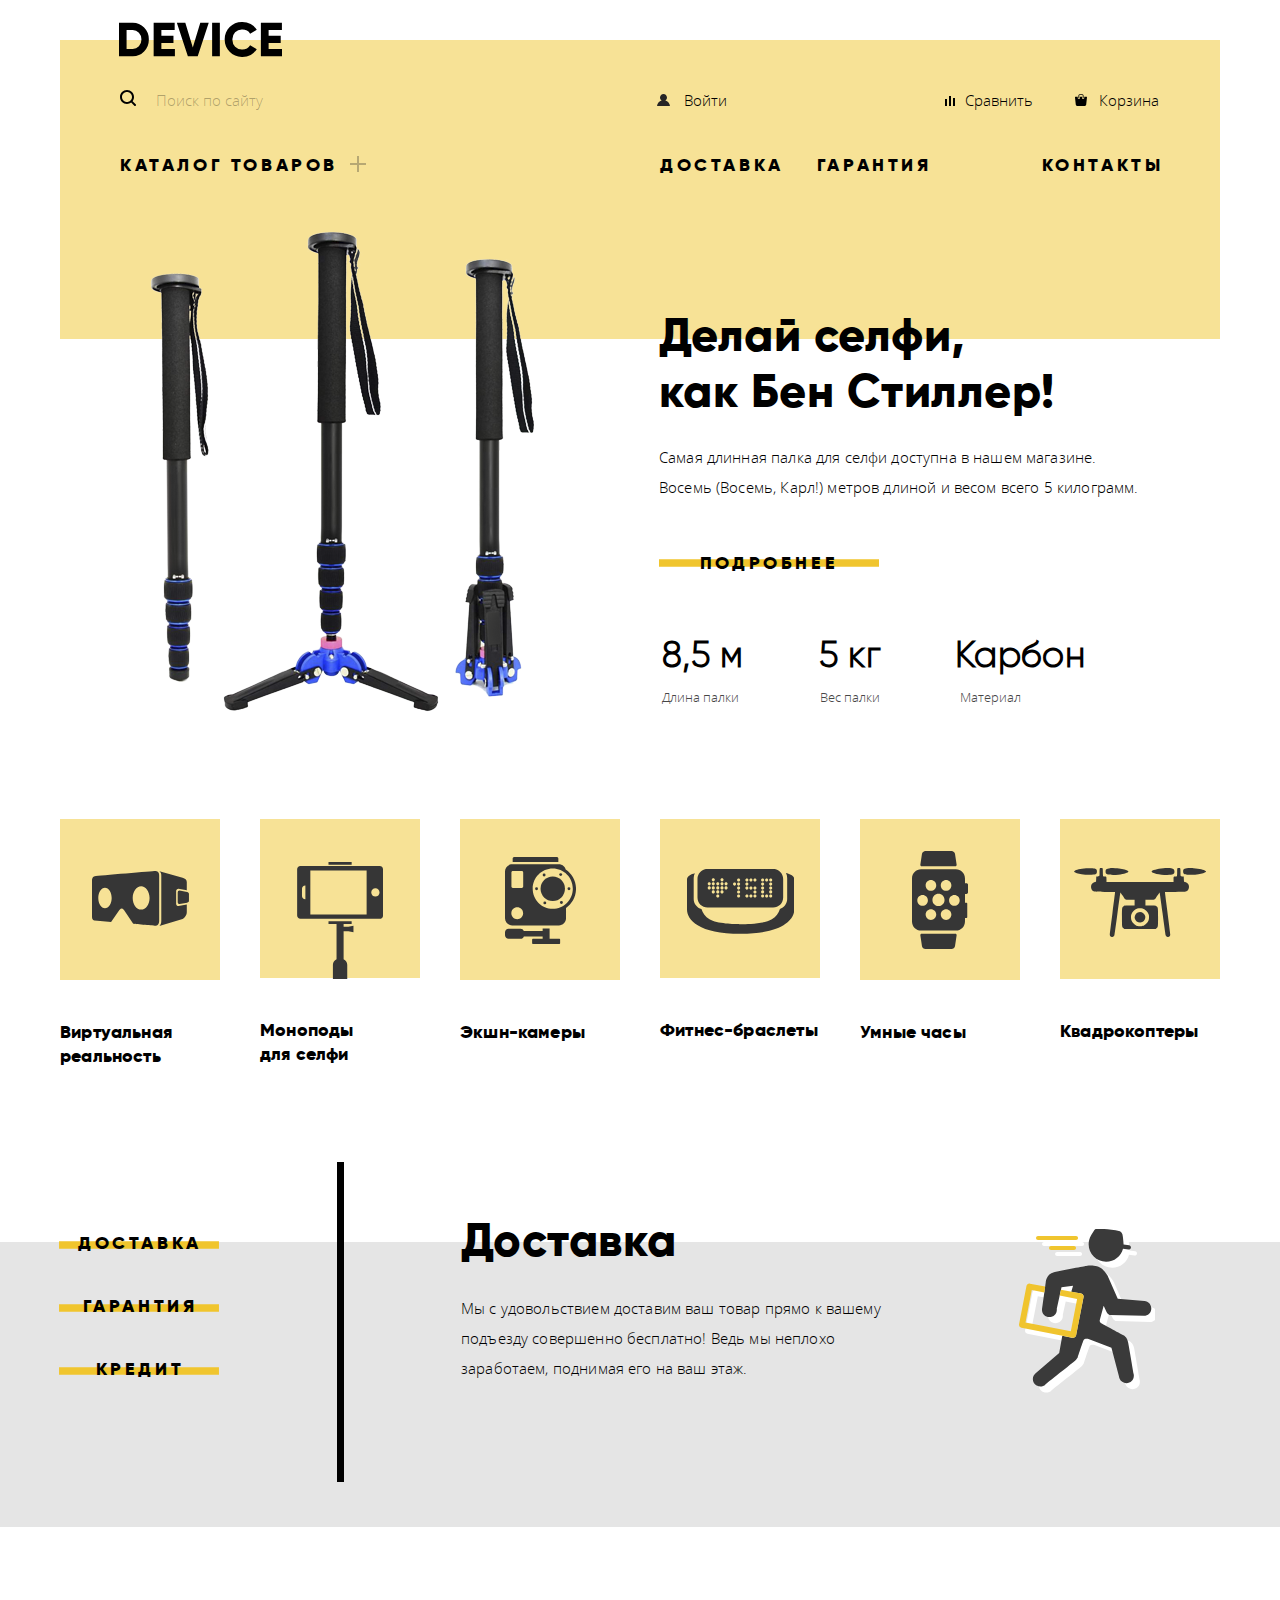
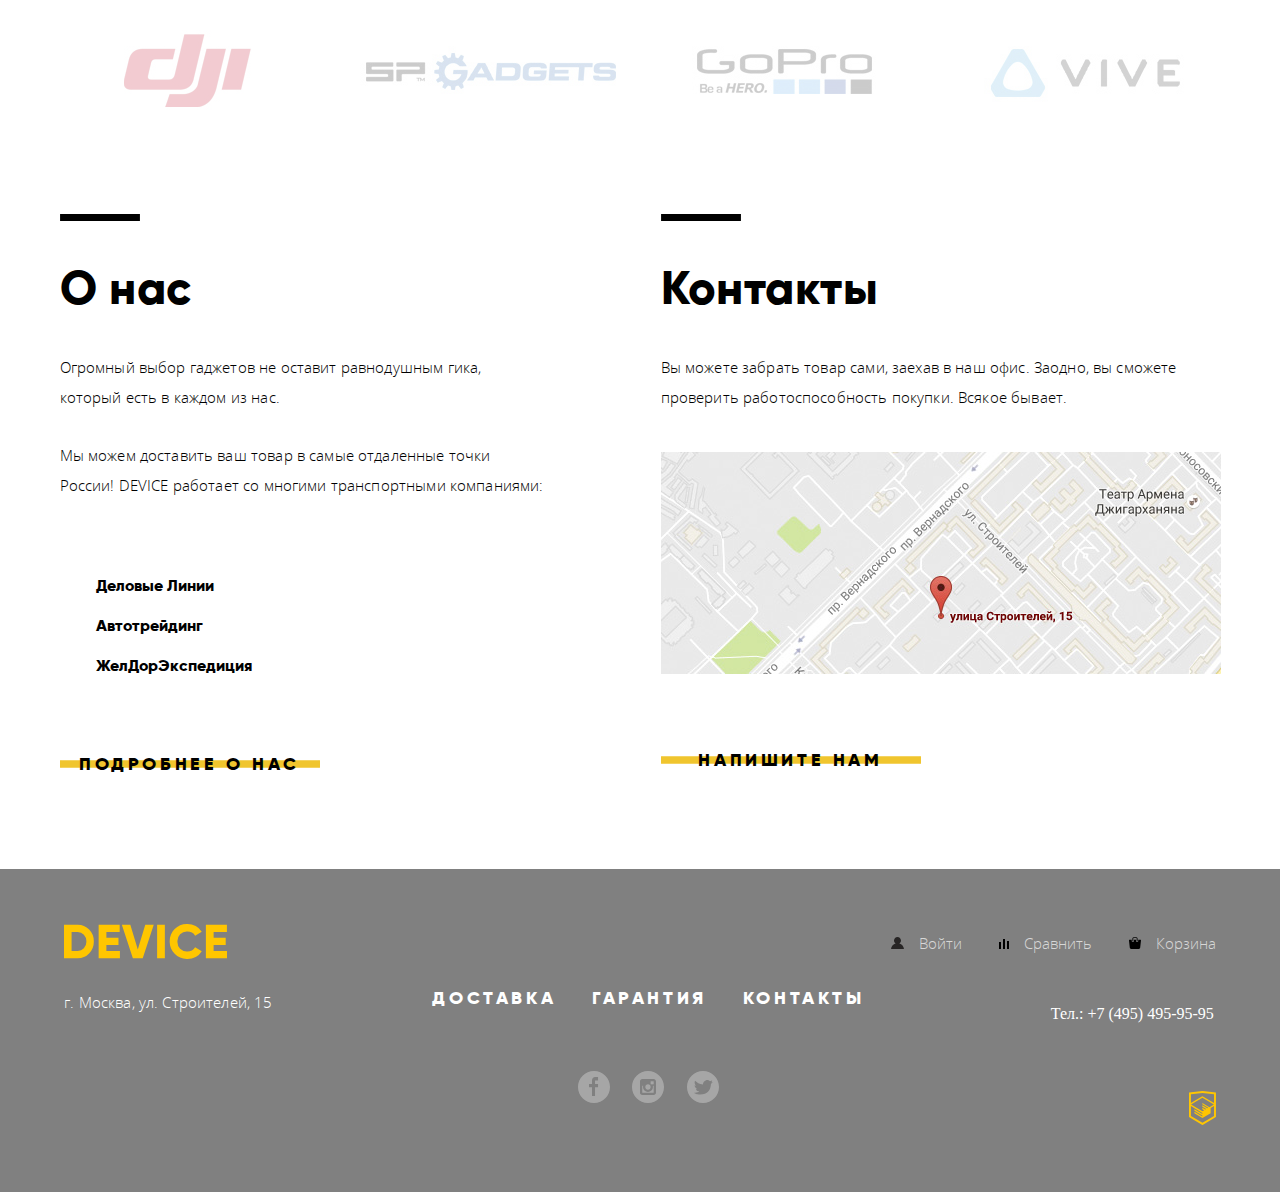
==== index.html @ 50d8b2cc "03.03.20" ====
<!DOCTYPE html>
<html lang="ru">
  <head>
    <meta charset="utf-8">
    <title>HTML Academy: Девайс</title>
    <link rel="stylesheet" href="css/normalize.css">
    <link rel="stylesheet" href="css/style.css">

  </head>
  <body>
<header>

  <div class="navigation">
    <div class="main_logo">
      <a href="index.html">
    <svg xmlns="http://www.w3.org/2000/svg" width="163" height="35" viewBox="0 0 163 35" fill="black">
        <defs>
            <style>
                .cls-1{fill-rule:evenodd}
            </style>
        </defs>
        <path id="_-e-logo" d="M-.151.702v33.6h13.532a15.72 15.72 0 0 0 11.72-4.824 16.458 16.458 0 0 0 4.712-11.976 16.458 16.458 0 0 0-4.712-11.976A15.723 15.723 0 0 0 13.381.702H-.151zM7.582 26.91V8.091h5.8a8.646 8.646 0 0 1 6.5 2.568 9.407 9.407 0 0 1 2.489 6.84 9.406 9.406 0 0 1-2.489 6.84 8.642 8.642 0 0 1-6.5 2.568h-5.8zm34.8-5.952h12.082v-7.3H42.378V8.091h13.291V.702H34.645v33.6H55.91V26.91H42.378v-5.952zm36.343 13.344L89.744.702h-8.458l-7.491 24.72L66.304.702h-8.457l11.019 33.6h9.859zm14.4 0h7.733V.702h-7.733v33.6zm38.615-1.416a15.506 15.506 0 0 0 6.041-5.688l-6.67-3.84a7.482 7.482 0 0 1-3.165 3.024 9.87 9.87 0 0 1-4.664 1.1 9.595 9.595 0 0 1-7.177-2.736 9.909 9.909 0 0 1-2.682-7.248 9.909 9.909 0 0 1 2.682-7.248 9.595 9.595 0 0 1 7.177-2.736 9.897 9.897 0 0 1 4.639 1.08 7.592 7.592 0 0 1 3.19 3.048l6.67-3.84a15.873 15.873 0 0 0-6.09-5.688 17.42 17.42 0 0 0-8.409-2.088c-9.779-.272-17.797 7.691-17.591 17.472-.208 9.781 7.809 17.747 17.588 17.476a17.52 17.52 0 0 0 8.458-2.088zm17.881-11.928h12.082v-7.3h-12.085V8.091h13.29V.702h-21.023v33.6h21.265V26.91h-13.532v-5.952z" class="cls-1" data-name="-e-logo"/>
    </svg></a>
    </div>
  <nav>
    <ul class="user_menu">
      <li class="nav_butt1"><img src="img/search.svg" alt="Лупа для поиска" class="search_ic"><a href="" class="button button_search">Поиск по сайту</a></li>
      <li class="nav_butt2"><img src="img/user.svg" alt="иконка войти" class="in_ic"><a href="" class="button">Войти</a></li>
      <li class="nav_butt3"><img src="img/compare.svg" alt="иконка сравнить" class="compare_ic"><a href="" class="button">Сравнить</a></li>
      <li class="nav_butt4"><img src="img/cart.svg" alt="иконка корзины" class="cart_ic"><a href="" class="button">Корзина</a></li>
    </ul>

    <ul class="main_menu">
      <li class="main_butt1"><a href="catalog-item.html" class="button_main nav_butt">Каталог товаров</a></li>
      <li class="button_plus"><a href=""><img src="img/plus.svg" alt="+"></a></li>
      <li class="main_butt2"><a href="" class="button_main">Доставка</a></li>
      <li class="main_butt3"><a href="" class="button_main">Гарантия</a></li>
      <li class="main_butt5"><a href="" class="button_main">Контакты</a></li>

    </ul>
  </div>
  <div>
    <ul class="visually-hidden nav_menu">
        <li><a href="#">Виртуальная реальность</a></li>
        <li><a href="catalog-item.html">Моноподы для селфи</a></li>
        <li><a href="#">Экшн-камеры</a></li>
        <li><a href="#">Фитнеc-браслеты</a></li>
        <li><a href="#">Умные часы</a></li>
        <li><a href="#">Квадрокоптеры</a></li>
  </div>
    </ul>
  </nav>

</header>
<main>
<div class="cards_items">
<div class="main_item">
  <img src="img/slider-1.png" alt="" class="img_item">
  <div class="main_info">
  <h2 class="page_title">Делай селфи,<br>как Бен Стиллер!</h2>
  <p class="description">Самая длинная палка для селфи доступна в нашем магазине.<br>
Восемь (Восемь, Карл!) метров длиной и весом всего 5 килограмм.
  </p>
  <a href="#" class="button_site button_site_main">Подробнее</a>
  <table>
    <tr class="table_content">
      <th>8,5 м</th>
      <th>5 кг</th>
      <th>Карбон</th>
    </tr>
      <tr class="property">
        <td>Длина палки</td>
        <td>Вес палки</td>
        <td>Материал</td>
      </tr>
  </table>
</div>
<h2 class="visually-hidden">Переключение товара</h2>
</div>

<div class="main_item  visually-hidden">
  <img src="img/slider-2.png" alt="" class="img_item">
  <div class="main_info">
  <h2 class="page_title">Худеем<br>правильно!</h2>
  <p class="description">Мотивирующие фитнес-браслеты помогут найти в себе силы<br>
не пропускать занятия и соблюдать диету.
  </p>
  <a href="#" class="button_site button_site_main">Подробнее</a>
  <table>
    <tr class="table_content">
      <th>48 часов</th>
        </tr>
      <tr class="property">
        <td>Без подзарядки</td>
        </tr>
  </table>
</div>
<h2 class="visually-hidden">Переключение товара</h2>
</div>

<div class="main_item visually-hidden">
  <div class="img_item3">
  <img src="img/slider-3.png" alt="" >
</div>
  <div class="main_info3">
  <h2 class="page_title">Порхает как бабочка,<br>жалит как пчела!</h2>
  <p class="description">Этот обычный, на первый взгляд, квадрокоптер оснащен<br>
мощным лазером, замаскированным под стандартную камеру.
  </p>
  <a href="#" class="button_site button_site_main">Подробнее</a>
  <table>
    <tr class="table_content">
      <th>800 м</th>
      <th>50 м</th>
    </tr>
      <tr class="property">
        <td>Дальность полета</td>
        <td>Радиус поражения</td>
      </tr>
  </table>

</div>
<h2 class="visually-hidden">Переключение товара</h2>
</div>

<div class="filter">
<form  method="get"
action="https://echo.htmlacademy.ru">
<fieldset class="slider_butt">
  <legend class="visually-hidden">Карточки товаров</legend>
    <ul class="list_item">
      <li class="item-option"><input type="radio" name="items" value="1" checked></li>
      <li class="item-option"><input type="radio" name="items" value="2" ></li>
      <li class="item-option"><input type="radio" name="items" value="3" ></li>
    </ul>
</fieldset>
</form>
</div>
</div>


<div class="items items_table">
  <ul class="cards_list">
    <li class="cards_box"><a href="" class="link">Виртуальная реальность</a></li>
    <li class="cards_box"><a href="" class="link1">Моноподы<br>для селфи</a></li>
    <li class="cards_box"><a href="" class="link2">Экшн-камеры</a></li>
    <li class="cards_box"><a href="" class="link3">Фитнес-браслеты</a></li>
    <li class="cards_box"><a href="" class="link4">Умные часы</a></li>
    <li class="cards_box"><a href="" class="link5">Квадрокоптеры</a></li>
  </ul>
</div>

<div class="service_main">
<div class="background_serv"></div>
<div class="slider_services">
<ul class="services">
    <li><button type="button" class="button_main button_services">Доставка</button></li>
    <li><button type="button" class="button_main button_services">Гарантия</button></li>
    <li><button type="button" class="button_main button_services">Кредит</button></li>
  </ul>
</div>

<div class="services1 services_del ">
  <div class="delivery_inf">
  <h2 class="info_deli info">Доставка</h2>
  <p class="info_deli1 description">Мы с удовольствием доставим ваш товар прямо к вашему подъезду совершенно бесплатно!
     Ведь мы неплохо заработаем, поднимая его на ваш этаж.</p>
  </div>

</div>

<div class="services1 services_af visually-hidden">
  <div class="delivery_inf">
  <h2 class="info_deli info">Гарантия</h2>
  <p class="info_deli1 description">Если из-за возгорания купленного у нас товара у вас сгорит дом — не переживайте, мы выдадим вам новый.
Товар, не дом, конечно же.</p>
  </div>
</div>

<div class="services1 services_cred visually-hidden">
  <div class="delivery_inf">
  <h2 class="info_deli info">Кредит</h2>
  <p class="info_deli1 description">Залезть в долговую яму стало проще! Кредитные консультанты подберут для вас наиболее выгодные
условия кредита. Выгодные для нашего банка, разумеется.</p>
  </div>

</div>
</div>

<div class="partner_table">
<ul class="parter__logo">
  <li><a href="" class="partner_logo_item"><img src="img/logo-1.jpg" alt="" ></a></li>
  <li><a href="" class="partner_logo_item"><img src="img/logo-3.jpg" alt="" ></a></li>
  <li><a href="" class="partner_logo_item"><img src="img/logo-2.jpg" alt="" ></a></li>
  <li><a href="" class="partner_logo_item"><img src="img/logo-4.jpg" alt="" ></a></li>
</ul>

</div>

<div class="info_us">
  <div class="about_us">
    <h2 class="info black_line">О нас</h2>
    <p class="description"> Огромный выбор гаджетов не оставит равнодушным гика, который есть в каждом из нас. </p>
    <p class="description1 description "> Мы можем доставить ваш товар в самые отдаленные точки России! DEVICE работает со многими транспортными компаниями:</p>
    <ul class="delivery">
      <li>Деловые Линии</li>
      <li>Автотрейдинг</li>
      <li>ЖелДорЭкспедиция</li>
    </ul>
    <a href="#" class="button_site button_footer">Подробнее о нас</a>
  </div>
  <div class="contacts">
    <h2 class="info black_line">Контакты</h2>
    <p class="description2 description">Вы можете забрать товар сами, заехав в наш офис. Заодно, вы сможете<br> проверить работоспособность покупки. Всякое бывает.</p>
      <span><img src="img/map.jpg"  alt="Карта"></span>
      <a href="#" class="write_butt button_site button_footer">Напишите нам</a>
      <span ><img src="img/map-big.jpg"  alt="Большая карта" class="visually-hidden"></span>
    <div class="visually-hidden">
          <div class="write_us ">
            <h3 class="visually-hidden">Напишите нам</h3>
            <form action="https://echo.htmlacademy.ru" method="post">
              <button type="button" name="close"><img src="img/modal-close.svg" alt="close_write_us"></button>
              <p><label class="items">Ваше имя:<input type="text" name="fullName" placeholder="Имя Фамилия" class="input_form"></label></p>
              <p><label class="items">Ваш e-mail:<input type="email" name="email" placeholder="email@example.com" class="input_form"></label></p>
              <p><label class="items">Текст письма:<input type="text" name="text_letter" placeholder="В свободной форме" class="input_form"></label></p>
              <button type="submit" class="button_main">Отправить</button>
              </form>
          </div>
          </div>
  </div>
</div>
</main>
<footer class="footer">
  <div class=footer_menu>
  <div class="foot_log">
    <a href="#" class="foot_logo_main">
    <!--<img src="img/logo.png" width="163" height="35" alt="Девайс" class="device" > -->
    <svg xmlns="http://www.w3.org/2000/svg" width="163" height="35" viewBox="0 0 163 35" fill="#ffc600">
        <defs>
            <style>
                .cls-1{fill-rule:evenodd}
            </style>
        </defs>
        <path id="_-e-logo" d="M-.151.702v33.6h13.532a15.72 15.72 0 0 0 11.72-4.824 16.458 16.458 0 0 0 4.712-11.976 16.458 16.458 0 0 0-4.712-11.976A15.723 15.723 0 0 0 13.381.702H-.151zM7.582 26.91V8.091h5.8a8.646 8.646 0 0 1 6.5 2.568 9.407 9.407 0 0 1 2.489 6.84 9.406 9.406 0 0 1-2.489 6.84 8.642 8.642 0 0 1-6.5 2.568h-5.8zm34.8-5.952h12.082v-7.3H42.378V8.091h13.291V.702H34.645v33.6H55.91V26.91H42.378v-5.952zm36.343 13.344L89.744.702h-8.458l-7.491 24.72L66.304.702h-8.457l11.019 33.6h9.859zm14.4 0h7.733V.702h-7.733v33.6zm38.615-1.416a15.506 15.506 0 0 0 6.041-5.688l-6.67-3.84a7.482 7.482 0 0 1-3.165 3.024 9.87 9.87 0 0 1-4.664 1.1 9.595 9.595 0 0 1-7.177-2.736 9.909 9.909 0 0 1-2.682-7.248 9.909 9.909 0 0 1 2.682-7.248 9.595 9.595 0 0 1 7.177-2.736 9.897 9.897 0 0 1 4.639 1.08 7.592 7.592 0 0 1 3.19 3.048l6.67-3.84a15.873 15.873 0 0 0-6.09-5.688 17.42 17.42 0 0 0-8.409-2.088c-9.779-.272-17.797 7.691-17.591 17.472-.208 9.781 7.809 17.747 17.588 17.476a17.52 17.52 0 0 0 8.458-2.088zm17.881-11.928h12.082v-7.3h-12.085V8.091h13.29V.702h-21.023v33.6h21.265V26.91h-13.532v-5.952z" class="cls-1" data-name="-e-logo"/>
    </svg>
    </a>
    <p class="description foot_contact">г. Москва, ул. Строителей, 15</p>
  </div>
  <div class="foot_serv">
    <ul class="footer_text">
      <li><a href="" class="foot_text">Доставка</a></li>
      <li><a href="" class="foot_text">Гарантия</a></li>
      <li><a href="" class="foot_text">Контакты</a></li>
    </ul>
    <ul class="footer_icon" > <!-- фон для проверки работоспособности иконок -->
      <li><a href="#" class="social_button"><img src="img/facebook.svg" alt="facebook"></a></li>
      <li><a href="#" class="social_button"><img src="img/inst.svg" alt="instagramm"></a></li>
      <li><a href="#" class="social_button"><img src="img/tw.svg" alt="twitter"></a></li>
    </ul>
  </div>
  <div  class="foot_menu1">
    <ul class="foot_user ">
      <li ><img src="img/user.svg" alt="иконка войти" class="img_foot"><a href=""  class="foot_menu">Войти</a></li>
      <li ><img src="img/compare.svg" alt="иконка сравнить" class="img_foot"><a href=""  class="foot_menu">Сравнить</a></li>
      <li ><img src="img/cart.svg" alt="иконка корзины" class="img_foot"><a href=""  class="foot_menu">Корзина</a></li>
    </ul>
    <a href="tel:+7.495.495.95.95" class="foot_tel foot_contact">Тел.: +7 (495) 495-95-95</a>
    <div class="academ_log">
  <a href="htmlacademy.ru" class=" foot_logo">
    <svg version="1.1" id="Layer_1" xmlns="http://www.w3.org/2000/svg" xmlns:xlink="http://www.w3.org/1999/xlink" x="0px" y="0px" width="26.943px" height="34.09px" viewBox="0 0 26.943 34.09" enable-background="new 0 0 26.943 34.09" xml:space="preserve" fill="#ffc600">
      <path d="M13.62,0.017L13.472,0L0,1.412v24.661l13.473,8.017l13.43-7.99l0.042-0.025V1.412L13.62,0.017z M25.019,12.127L13.495,5.334 L13.494,5.23l-0.087,0.05l-0.088-0.056v0.109L1.925,12.118V3.147l11.548-1.212l11.547,1.212V12.127z M13.405,6.787L24.923,13.5 l-4.479,2.64l-7.093-4.221l-0.014,1.415l5.904,3.513l-0.86,0.507l-5.03-2.992l-0.014,1.415l3.827,2.275l-0.782,0.523l-3.031-1.787 l-0.014,1.413l1.853,1.091l-1.8,1.081L2.034,13.622L13.405,6.787z M1.925,15.127l11.411,6.791l0.016,1.044L5.41,18.234L5.395,19.65 l7.979,4.795l0.018,1.076l-7.973-4.74l-0.013,1.414l8.021,4.822l0.046,0.025l8.143-4.872l-0.011-5.177l3.415-2.036v10.021 L13.472,31.85L1.925,24.979V15.127z"/>
    </svg>
    </a>
    </div>
  </div>
</div>
</footer>
  </body>
</html>
---- css/style.css ----
@font-face {
  font-family: 'opensanslight';
  src:url('../fonts/opensanslight.woff2') format('woff2'),
  url('../fonts/opensanslight.woff') format('woff');
  font-weight: normal;
  font-style: normal;
}

@font-face {
  font-family: 'opensansregular';
  src:url('../fonts/opensans.woff2') format('woff2'),
  url('../fonts/opensans.woff') format('woff');
  font-weight: normal;
  font-style: normal;
}

@font-face {
  font-family:'gilroyextrabold';
  src: url('../fonts/gilroyextrabold.woff2') format('woff2'),
  url('../fonts/gilroyextrabold.woff') format('woff');
  font-weight: normal;
  font-style: normal;
}

@font-face {
  font-family:'girlgilroylight';
  src: url('../fonts/gilroylight.woff2') format('woff2'),
  url('../fonts/gilroylight.woff') format('woff');
  font-weight: normal;
  font-style: normal;
}



a{text-decoration: none;
color: black}

.navigation{
background-color:  #f7e296;
margin: 40px auto 0px auto;
width: 1160px; height: 299px;
}

.main_logo{
position: absolute;
margin-left: 59px;
margin-top: -18px;
padding: 0;
}

.main_logo:hover, .main_logo:focus{opacity: 0.6;}
.main_logo:active{opacity: 0.3;}

.user_menu{
display: flex;
padding-top: 45px;
padding-bottom: 0px;
margin-bottom: 0px;
margin-top: 0px;
padding-left: 0px;
}

.main_menu{display: flex;
padding-top: 35px;
margin-top: 0px;
padding-left: 0px;
text-transform: uppercase;
letter-spacing: 3.6px;
}

.nav_butt1{width: 144px; margin-left: 60px;}
.nav_butt2{width: 70px; margin-left: 393px;}
.nav_butt3{width: 89px; margin-left: 218px;}
.nav_butt4{width: 84px; margin-left: 41px;}

.main_butt1{margin-left: 60px;}
.main_butt2{margin-left: 294px;}
.button_plus{opacity: 0.3; padding-top: 6px; margin-left: 12px;}
.main_butt3{margin-left: 33px;}
.main_butt4{}
.main_butt5{margin-left: 110px;}

.button_search , .breadcrumps_list{
color: rgba(0, 0, 0, 0.3);
}

.button_search:hover,
.button_search:focus{
color: rgba(0, 0, 0, 0.6);
}

.button{
  font-size: 15px;
  font-family: 'opensanslight';
  line-height: 30px;
 }

.button:hover, .button:focus,
.button_main:hover, .button_main:focus,
.nav_menu:hover, .nav_menu:focus {
color: rgba(0, 0, 0, 0.6);
}

.button:active, .button_main:active, .nav_menu:active{
color: rgba(0, 0, 0, 0.3);
}

.button_site_main{
margin-top: 46px;
}

.button_main{
  font-size: 18px;
  font-family: 'gilroyextrabold';
  line-height: 30px;
}

.button_site{
font-size: 18px;
font-family: 'gilroyextrabold';
line-height: 30px;
display: inline-block;
width: 220px;
height: 58px;
text-align: center;
position: relative;
text-transform: uppercase;
letter-spacing: 3.6px;
}

.button_site::before{
content: url("../img/yellow_line_min.png") ;
display: block;
width: 100%;
position: absolute;
top: -4%;
z-index: -1;
 }

.button_site:hover::before, .button_site:focus::before{
  content: url("../img/yellow_line_max.png") ;
  display: block;
  color: black;
  width: 100%;
  top: -8%;
  position: absolute;
  z-index: -1;
}
 .button_site:active{
color: rgba(0, 0, 0, 0.3);
}

.main_item{
display: flex;
position: relative;
margin: -111px auto 0px auto;
width: 1160px;
justify-content: flex-start;
}

.img_item{

margin-left: 90px;
}

.img_item3{
align-self: center;
margin-left: 31px;
}

.main_info{display: flex;
flex-direction: column;
align-items:  flex-start;
margin-left: 125px;
}
.main_info3{display: flex;
flex-direction: column;
align-items:  flex-start;
margin-left: 43px;
}

.page_title{
font-family: 'gilroyextrabold';
font-size: 47px;
margin-bottom: 20px;
line-height: 1.19;
letter-spacing: 0.47px;
margin-top: 80px;
margin-bottom: 0;
}

.description{
font-family: 'opensanslight';
font-size: 15px;
font-weight: 300;
line-height: 2;
text-align: left;
font-weight: 300;
letter-spacing: 0.15px;
margin-top: 22px;
margin-bottom: 0;
}

.filter{
position: relative;
left: 1357px;
bottom: 191px;
width: 80px;
}

.item-option{margin-right: 21px;
padding-left: 0px;
}

.property{
font-family: 'opensanslight';
font-size: 13px;
line-height: 20px;
color: #464646;
}

.table_content{
font-family: 'girlgilroylight';
font-size: 36px;
line-height: 48px;
}

.items_table{
margin-top: 50px;
margin-left: auto;
margin-right: auto;
width: 1160px;
}

.items {
font-family: 'gilroyextrabold';
font-size: 18px;
line-height: 24px;
letter-spacing: 0.18px;
}

.cards_list{
display: flex;
flex-direction: row;
width: 1160px;
margin-left: auto;
margin-right: auto;
margin-bottom: 0px;
margin-top: 0px;
align-items: flex-start;
justify-content: space-between;
padding-left: 0px;
}

.cards_box{
display: flex;
align-items: flex-start;
justify-content: space-between;
}

.link::before, .link1::before, .link2::before, .link3::before, .link4::before, .link5::before {
margin-bottom: 40px;
}

.link{width: 160px; }
.link::before{
content: url(../img/popular-1.svg);
background-color: #f7e296;
display: block;
height: auto;
padding-top: 52px;
padding-bottom: 30%;
position: relative;
text-align: center;
width: 160px;
}
.link:hover::before, .cards:focus::before{
background-color: #f0c52e;
}
.link:active::before{
content: url(../img/popular-1t.svg);}

.link1{width: 160px; }
.link1::before{
content: url(../img/popular-2.svg);
background-color: #f7e296;
display: block;
height: auto;
padding-top: 43px;
padding-bottom: 1px;
position: relative;
text-align: center;
width: 160px;
height: 115px;
}
.link1:hover::before, .cards:focus::before{
background-color: #f0c52e;
}
.link1:active::before{
content: url(../img/popular-2t.svg);
}

.link2{width: 160px;}
.link2::before{
content: url(../img/popular-3.svg);
background-color: #f7e296;
display: block;
height: auto;
padding-top: 38px;
padding-bottom: 65px;
position: relative;
text-align: center;
width: 160px;
height: 58px;
}
.link2:hover::before, .cards:focus::before{
background-color: #f0c52e;
}
.link2:active::before{
content: url(../img/popular-3t.svg);
}

.link3{width: 160px;}
.link3::before{
content: url(../img/popular-4.svg);
background-color: #f7e296;
display: block;
height: auto;
padding-top: 50px;
padding-bottom: 32%;
position: relative;
text-align: center;
width: 160px;
height: 58px;

}
.link3:hover::before, .cards:focus::before{
background-color: #f0c52e;
}
.link3:active::before{
content: url(../img/popular-4t.svg);
}

.link4{width: 160px; }
.link4::before{
content: url(../img/popular-5.svg);
background-color: #f7e296;
display: block;
height: auto;
left: 50%
top: 10%;
position: relative;
text-align: center;
padding-top: 32px;
padding-bottom: 25px;
}
.link4:hover::before, .cards:focus::before{
background-color: #f0c52e;
}
.link4:active::before{
content: url(../img/popular-5t.svg);
}

.link5{width: 160px;}
.link5::before{
content: url(../img/popular-6.svg);
background-color: #f7e296;
display: block;
height: auto;
padding-top: 49px;
padding-bottom: 23%;
position: relative;
text-align: center;
width: 160px;
height: auto;
}
.link5:hover::before, .cards:focus::before{
background-color: #f0c52e;
}
.link5:active::before{
content: url(../img/popular-6t.svg);
}

.service_main{
display: flex;
margin-left: auto;
margin-right: auto;
margin-top: 94px;
justify-content:  flex-start;
width: 1160px;
}

.background_serv{
width: 100%;
height: 285px;
left:0px;
margin-top: 80px;
background-color: #e5e5e5;
position: absolute;
z-index: -2;
}


.parter__logo{
display: flex;
justify-content: space-between;
width: 100%;
padding-left: 0px;
margin: 0 auto;
}

.partner_table{
margin-top: 140px;
width: 1160px;
margin-left: auto;
margin-right: auto;
}

.info_us{
display: flex;
flex-flow: row;
justify-content: space-between;
align-items: flex-start;
margin: 100px auto 0;
box-sizing:  border-box;
width: 1161px;


}

.about_us , .contacts{
position: relative;
margin: 0;


}
.about_us{
  width: 485px;

}
.contacts{
width: 560px;


}

.info{
font-size: 47px;
font-family: 'gilroyextrabold';
line-height: 48px;
line-height: 1.02;
letter-spacing: 0.47px;
}

.black_line::before{
content: url("../img/top_line.png");
display: block;
position: absolute;
top: -44px;
}

.description1{margin-top: 28px;}
.description2{margin-top: 0px;margin-bottom: 40px;}

.delivery{
font-family: 'gilroyextrabold';
font-size: 16px;
line-height: 2.5;
font-weight: 800;
margin-top: 66px;
padding-left: 36px;
}

.img_deliv{
align-self: baseline;
margin-top: 65px;
}

.button_footer::before{
  content: url("../img/footer_min.png") ;
  display: block;
  width: 100%;
  position: absolute;
  top: -4%;
   z-index: -1;
 }

.button_footer{
display: inline-block;
width: 260px;
height: 58px;
text-align: center;
position: relative;
text-transform: uppercase;
letter-spacing: 3.6px;
margin-top: 47px;
}

.button_footer::after{
  content: " ";
  display: block;
  position: absolute;
  top: 5%;
  bottom:  15%;
  width: 260px;
  height: 8px;
  background-position: center;
z-index: -1;
 }

 .write_butt{
 margin-top: 67px;
 }

.footer{
 display: flex;
 margin-top: 62px;
 width: auto;
 background-color: grey;
 justify-content: center;
 min-height: 323px;
 margin-left: auto;
 margin-right: auto;

 }

.img_foot{
padding-right: 15px;

}


 .foot_logo:hover, .foot_logo:focus{opacity: 0.6;}
 .foot_logo:active{opacity: 0.3;}

 .foot_contact{
   color: white;
   margin-top: 24px;
   width: 240px;
 }

 .foot_menu1{
 display: flex;
 flex-flow: column;
 width: 325px;
 margin-top: 40px;
 }

.foot_user{
  list-style: none;
  display: flex;
  padding-left: 0px;
  justify-content: space-between;
  margin-bottom: 0px;
}

 .foot_log{
 display: flex;
 min-width: 367px;
 justify-content: center;
 flex-direction: column;
 align-items: flex-start;
 margin-top: -90px;


 }

 .foot_serv{
 display: flex;
 justify-content: center;
 flex-direction: column;
 align-items: center;
 margin-left: -25px;


 }

 .footer_text{
 display: flex;
 flex-flow:  row;
 justify-content:  space-around;
 min-width: 468px;
 list-style: none;
 padding-left: 0;
 margin-bottom: 0;
 margin-top: 80px;
 }

 .footer_icon{
   display: flex;
   flex-flow:  row;
   width: 141px;
   justify-content: space-between;
   align-items: center;
   list-style: none;
   padding-left: 0;
   margin-top: 60px;
 }

 .social_button{opacity: 0.3;}
 .social_button:hover, .social_button:focus{opacity: 0.6;}
 .social_button:active{opacity: 0.1;}



 .footer_menu{
   display: flex;
   width: 1160px;
   justify-content: space-around;
   margin-bottom: 30px;
   flex-flow: row;
   list-style: none;
   box-sizing: border-box;
 }

 .foot_menu {
 color: rgba(255, 255, 255, 0.7);
 font-size: 15px;
 font-family: 'opensanslight';
 line-height: 36px;
 }

 .foot_menu:default{opacity: 0.7;}
 .foot_menu:hover, .foot_menu:focus{color: #fff;}
 .foot_menu:active{opacity: 0.3;}

 .academ_log {align-self: flex-end; margin-top: 68px;}
 .foot_tel{
   align-self: flex-end;
   margin-top: 44px;
   width: 165px;}

.services{
display: flex;
flex-flow: column;
align-items: flex-start;
width: 278px;
padding-left: 0;
}

.slider_services{
text-align: right;
display: flex;
flex-flow: column;
justify-content: space-around;
border-right: 7px solid black;
width: 277px;
height: 320px;
}

.button_services{
background-color: transparent;
border:none;
margin-bottom: 55px;
width: 160px;
height: 8px;
text-align: center;
position: relative;
text-transform: uppercase;
letter-spacing: 3.6px;
}

.button_services::before{
  content: url("../img/service_min.png");
  display: block;
  top: 5%;
  right: -210px;
  width: 100%;
  position: absolute;
  padding-right: 45px;
  margin-right: 166px;
  z-index: -1;
 }

 .button_services:hover::before, .button_services:focus::before{
  content: url("../img/service_max.png") ;
  display: block;
  color: black;
  width: 100%;
  top: -8%;
  position: absolute;
  z-index: -1;
  border:none;
outline: 0 !important;
}

 .button_services:active::before{
color: white;
content: url("../img/service_black.png") ;
display: block;
color: black;
width: 100%;
top: -8%;
position: absolute;
z-index: -1;
outline: 0 !important;
 }

 .button_services:active{color: white; border: none; outline: inherit;}
 .button_services:hover, .button_services:focus{border: none; outline: inherit;}

.partner_logo_item:hover, .partner_logo_item:focus{
opacity: 1 ;
}
.partner_logo_item{
opacity: 0.2;
}

fieldset{outline: none;
border: none;
}

.button_foot, .nav_menu{
  font-size: 15px;
  font-family: 'opensanslight';
  line-height: 36px;
 }

.breadcrumps{
  font-size: 14px;
  font-family: 'opensanslight';
  line-height: 24px;
}

.breadcrumps-current{
  font-size: 14px;
  font-family: 'opensanslight';
  line-height: 24px;
}

.main-filt{
text-transform: uppercase;
font-family: 'gilroyextrabold';
font-size: 16px;
line-height: 24px;
letter-spacing: 3.2px;
background-color: #d9d9d9;
margin-bottom: 0;
}

fieldset{
  font-size: 14px;
  font-family: 'opensanslight';
  line-height: 40px;
 letter-spacing: 0.14px;
}

.price-option ,  .color-option , .bluetooth-option{
  font-size: 14px;
  font-family: 'opensanslight';
  line-height: 40px;
 letter-spacing: 0.14px;
}

.price{
  font-family: 'girlgilroylight';
  font-size: 16px;
  line-height: 24px;
  letter-spacing: 0.16px;
}

.logo_device{
margin-left: 199px;
margin-top: 21px;.
}

.list_item{width: 87px;
  height: 13px;
  display: flex;
  flex-direction: row;
  padding-left: 0px;
  border: none;
  outline: none;
}

.table_content{display: flex; width: 425px; justify-content: space-between;
margin-top: 23px;
margin-bottom: 5px;
line-height: 1.33;
  letter-spacing: 0.36px;}

.property{
  display: flex;
  width: 361px;
  justify-content: space-between;
}

.search_ic{margin-right: 20px;}
.in_ic{margin-right: 14px;}
.compare_ic{margin-right: 10px;}
.cart_ic{margin-right: 12px;}

.services1{
display: flex;
margin-top: 47px;
}

.services_del::after{
  content: url("../img/delivery.svg") ;
    position: relative;
    top: 20px;

}

.services_af::after{
  content: url("../img/warranty.svg") ;
    position: relative;
    top: -5px;
    right: 20px;
  }

.services_cred::after{
  content: url("../img/credit.svg") ;
    position: relative;
    top: -5px;
    right: 25px;

}


.delivery_inf{
display: flex;
flex-flow: column;
width: 426px;
margin-right: 132px;
margin-left: 117px;
}

.info_deli{margin-top: 8px;margin-bottom: 0;}
.info_deli1{margin-top: 28px;}

.icon_dev{
  width: 100px;
  height: 100px;
  fill: red;
}

.foot_text{
  color: white;
  font-family: 'gilroyextrabold';
  font-size: 18px;
  line-height: 24px;
  letter-spacing: 3.6px;
  text-transform: uppercase;
  line-height: 1.33;
}

.foot_text:hover, .foot_text:focus{opacity: 0.6}
.foot_text:active{opacity: 0.3}

.input_form{
  background-color: #f2f2f2;
}

.cart{fill: yellow;}

.filt_part{
background-color: #ebebeb;
margin-top: 0;
}

.foot_us{margin-right: 14px;}

.user_menu, .main_menu, .nav_menu, .list_item, .cards_list, .services, .parter__logo, .delivery, .foot_menu, .social_button{
  list-style: none;
}

.visually-hidden {
  position: absolute !important;
	clip: rect(1px 1px 1px 1px); /* IE6, IE7 */
	clip: rect(1px, 1px, 1px, 1px);
	padding:0 !important;
	border:0 !important;
	height: 1px !important;
	width: 1px !important;
	overflow: hidden;
}
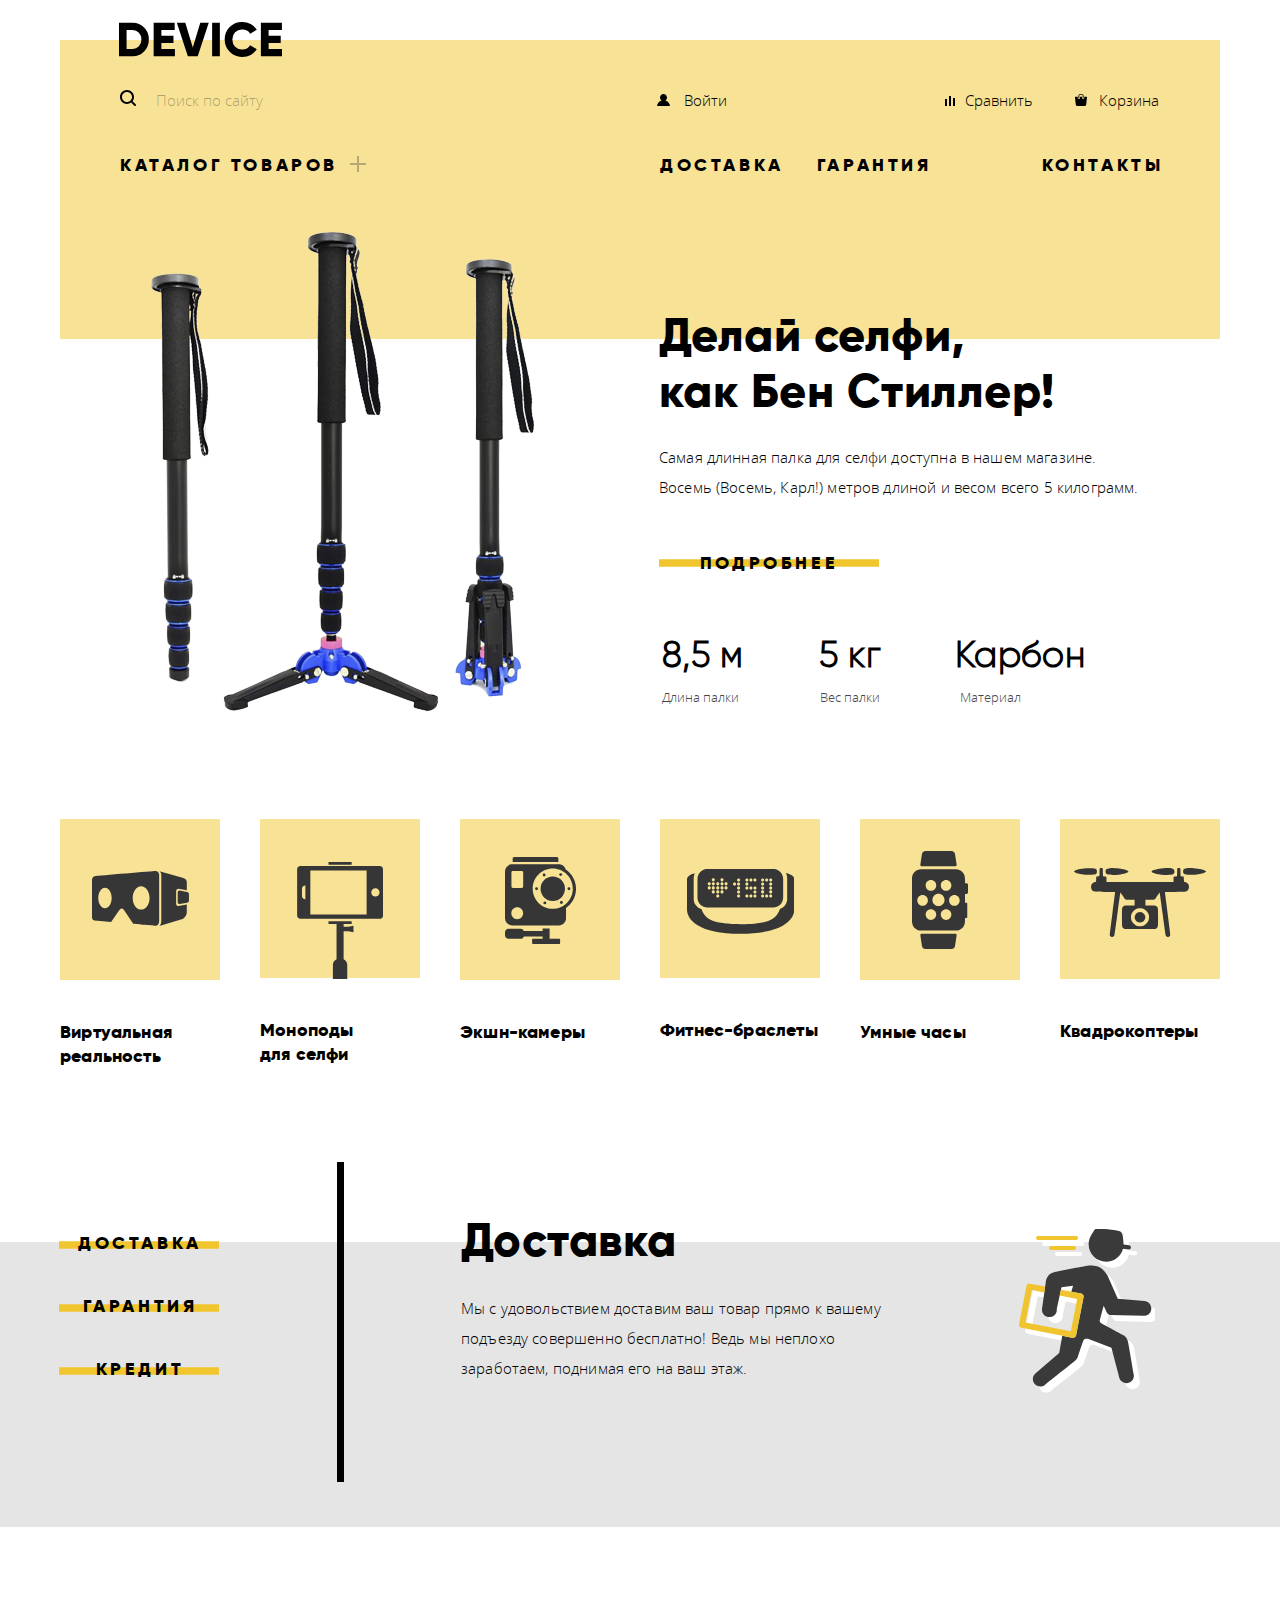
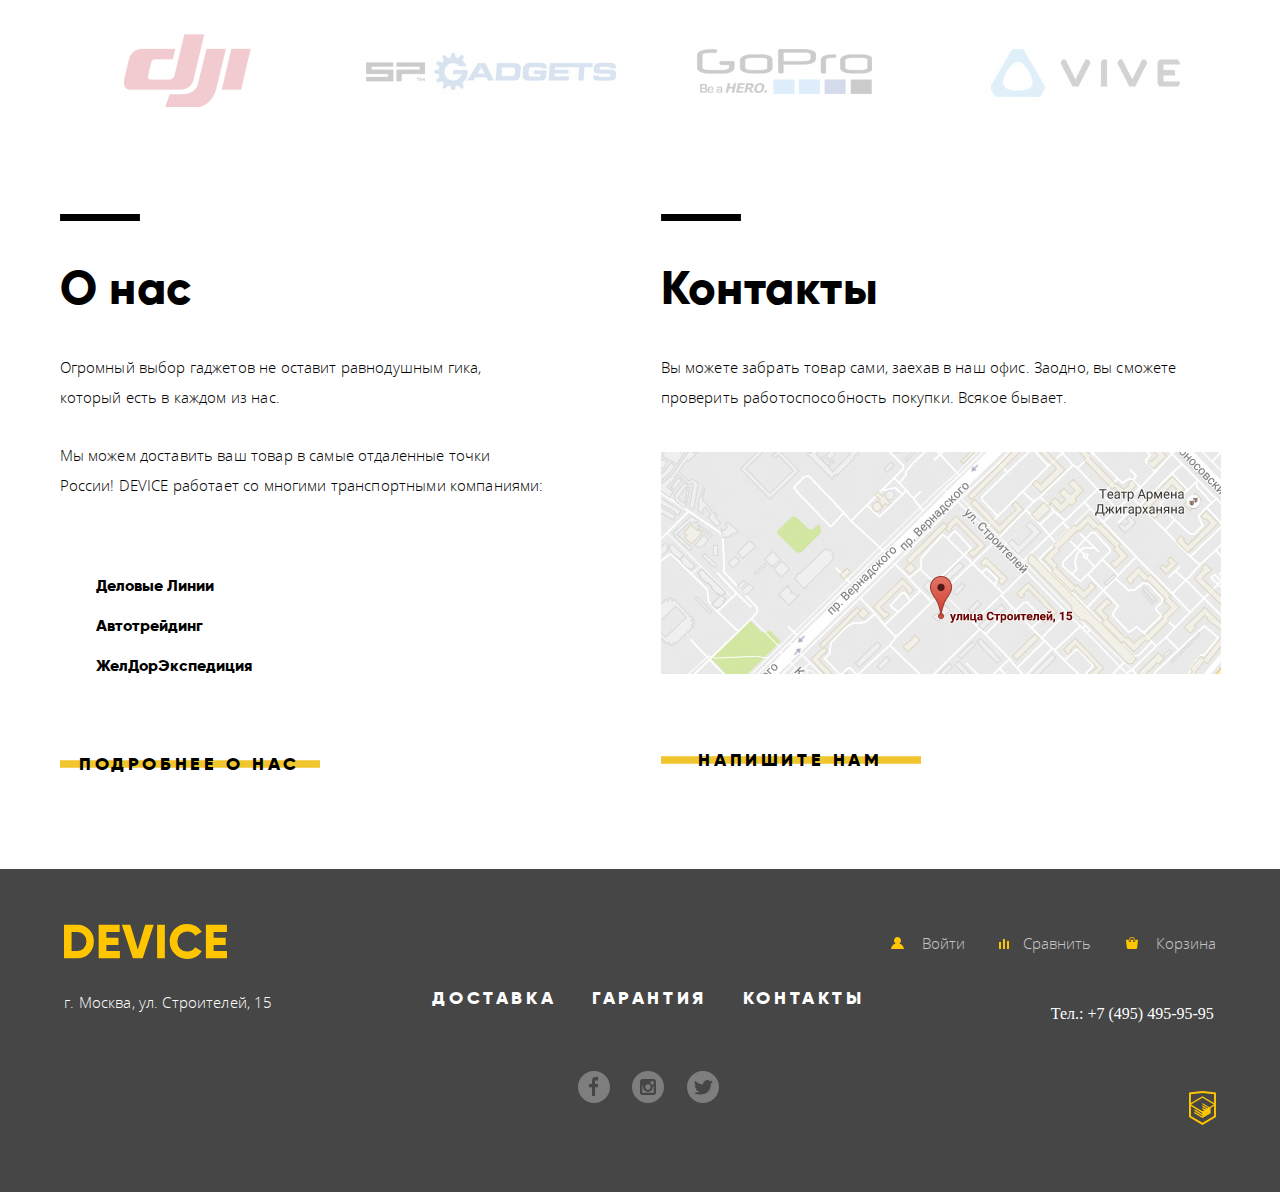
==== commit ea129b00: "06.03.20" ====
--- a/index.html
+++ b/index.html
@@ -5,275 +5,269 @@
     <title>HTML Academy: Девайс</title>
     <link rel="stylesheet" href="css/normalize.css">
     <link rel="stylesheet" href="css/style.css">
-
   </head>
   <body>
 <header>
-
   <div class="navigation">
     <div class="main_logo">
       <a href="index.html">
-    <svg xmlns="http://www.w3.org/2000/svg" width="163" height="35" viewBox="0 0 163 35" fill="black">
-        <defs>
+        <svg xmlns="http://www.w3.org/2000/svg" width="163" height="35" viewBox="0 0 163 35" fill="black">
+          <defs>
             <style>
                 .cls-1{fill-rule:evenodd}
             </style>
-        </defs>
-        <path id="_-e-logo" d="M-.151.702v33.6h13.532a15.72 15.72 0 0 0 11.72-4.824 16.458 16.458 0 0 0 4.712-11.976 16.458 16.458 0 0 0-4.712-11.976A15.723 15.723 0 0 0 13.381.702H-.151zM7.582 26.91V8.091h5.8a8.646 8.646 0 0 1 6.5 2.568 9.407 9.407 0 0 1 2.489 6.84 9.406 9.406 0 0 1-2.489 6.84 8.642 8.642 0 0 1-6.5 2.568h-5.8zm34.8-5.952h12.082v-7.3H42.378V8.091h13.291V.702H34.645v33.6H55.91V26.91H42.378v-5.952zm36.343 13.344L89.744.702h-8.458l-7.491 24.72L66.304.702h-8.457l11.019 33.6h9.859zm14.4 0h7.733V.702h-7.733v33.6zm38.615-1.416a15.506 15.506 0 0 0 6.041-5.688l-6.67-3.84a7.482 7.482 0 0 1-3.165 3.024 9.87 9.87 0 0 1-4.664 1.1 9.595 9.595 0 0 1-7.177-2.736 9.909 9.909 0 0 1-2.682-7.248 9.909 9.909 0 0 1 2.682-7.248 9.595 9.595 0 0 1 7.177-2.736 9.897 9.897 0 0 1 4.639 1.08 7.592 7.592 0 0 1 3.19 3.048l6.67-3.84a15.873 15.873 0 0 0-6.09-5.688 17.42 17.42 0 0 0-8.409-2.088c-9.779-.272-17.797 7.691-17.591 17.472-.208 9.781 7.809 17.747 17.588 17.476a17.52 17.52 0 0 0 8.458-2.088zm17.881-11.928h12.082v-7.3h-12.085V8.091h13.29V.702h-21.023v33.6h21.265V26.91h-13.532v-5.952z" class="cls-1" data-name="-e-logo"/>
-    </svg></a>
-    </div>
-  <nav>
-    <ul class="user_menu">
-      <li class="nav_butt1"><img src="img/search.svg" alt="Лупа для поиска" class="search_ic"><a href="" class="button button_search">Поиск по сайту</a></li>
-      <li class="nav_butt2"><img src="img/user.svg" alt="иконка войти" class="in_ic"><a href="" class="button">Войти</a></li>
-      <li class="nav_butt3"><img src="img/compare.svg" alt="иконка сравнить" class="compare_ic"><a href="" class="button">Сравнить</a></li>
-      <li class="nav_butt4"><img src="img/cart.svg" alt="иконка корзины" class="cart_ic"><a href="" class="button">Корзина</a></li>
-    </ul>
-
-    <ul class="main_menu">
-      <li class="main_butt1"><a href="catalog-item.html" class="button_main nav_butt">Каталог товаров</a></li>
-      <li class="button_plus"><a href=""><img src="img/plus.svg" alt="+"></a></li>
-      <li class="main_butt2"><a href="" class="button_main">Доставка</a></li>
-      <li class="main_butt3"><a href="" class="button_main">Гарантия</a></li>
-      <li class="main_butt5"><a href="" class="button_main">Контакты</a></li>
-
-    </ul>
-  </div>
-  <div>
-    <ul class="visually-hidden nav_menu">
+          </defs>
+          <path id="_-e-logo" d="M-.151.702v33.6h13.532a15.72 15.72 0 0 0 11.72-4.824 16.458 16.458 0 0 0 4.712-11.976 16.458 16.458 0 0 0-4.712-11.976A15.723 15.723 0 0 0 13.381.702H-.151zM7.582 26.91V8.091h5.8a8.646 8.646 0 0 1 6.5 2.568 9.407 9.407 0 0 1 2.489 6.84 9.406 9.406 0 0 1-2.489 6.84 8.642 8.642 0 0 1-6.5 2.568h-5.8zm34.8-5.952h12.082v-7.3H42.378V8.091h13.291V.702H34.645v33.6H55.91V26.91H42.378v-5.952zm36.343 13.344L89.744.702h-8.458l-7.491 24.72L66.304.702h-8.457l11.019 33.6h9.859zm14.4 0h7.733V.702h-7.733v33.6zm38.615-1.416a15.506 15.506 0 0 0 6.041-5.688l-6.67-3.84a7.482 7.482 0 0 1-3.165 3.024 9.87 9.87 0 0 1-4.664 1.1 9.595 9.595 0 0 1-7.177-2.736 9.909 9.909 0 0 1-2.682-7.248 9.909 9.909 0 0 1 2.682-7.248 9.595 9.595 0 0 1 7.177-2.736 9.897 9.897 0 0 1 4.639 1.08 7.592 7.592 0 0 1 3.19 3.048l6.67-3.84a15.873 15.873 0 0 0-6.09-5.688 17.42 17.42 0 0 0-8.409-2.088c-9.779-.272-17.797 7.691-17.591 17.472-.208 9.781 7.809 17.747 17.588 17.476a17.52 17.52 0 0 0 8.458-2.088zm17.881-11.928h12.082v-7.3h-12.085V8.091h13.29V.702h-21.023v33.6h21.265V26.91h-13.532v-5.952z" class="cls-1" data-name="-e-logo"/>
+        </svg>
+      </a>
+    </div>
+    <nav>
+      <ul class="user_menu">
+        <li class="nav_butt1"><img src="img/search.svg" alt="Лупа для поиска" class="search_ic"><a href="" class="button button_search">Поиск по сайту</a></li>
+        <li class="nav_butt2"><img src="img/user.svg" alt="иконка войти" class="in_ic"><a href="" class="button">Войти</a></li>
+        <li class="nav_butt3"><img src="img/compare.svg" alt="иконка сравнить" class="compare_ic"><a href="" class="button">Сравнить</a></li>
+        <li class="nav_butt4"><img src="img/cart.svg" alt="иконка корзины" class="cart_ic"><a href="" class="button">Корзина</a></li>
+      </ul>
+
+      <ul class="main_menu">
+        <li class="main_butt1"><a href="catalog-item.html" class="button_main nav_butt">Каталог товаров</a></li>
+        <li class="button_plus"><a href=""><img src="img/plus.svg" alt="+"></a></li>
+        <li class="main_butt2"><a href="" class="button_main">Доставка</a></li>
+        <li class="main_butt3"><a href="" class="button_main">Гарантия</a></li>
+        <li class="main_butt5"><a href="" class="button_main">Контакты</a></li>
+      </ul>
+  </div>
+    <div>
+      <ul class="visually-hidden nav_menu">
         <li><a href="#">Виртуальная реальность</a></li>
         <li><a href="catalog-item.html">Моноподы для селфи</a></li>
         <li><a href="#">Экшн-камеры</a></li>
         <li><a href="#">Фитнеc-браслеты</a></li>
         <li><a href="#">Умные часы</a></li>
         <li><a href="#">Квадрокоптеры</a></li>
-  </div>
-    </ul>
+      </ul>
+    </div>
   </nav>
 
 </header>
 <main>
-<div class="cards_items">
-<div class="main_item">
-  <img src="img/slider-1.png" alt="" class="img_item">
-  <div class="main_info">
-  <h2 class="page_title">Делай селфи,<br>как Бен Стиллер!</h2>
-  <p class="description">Самая длинная палка для селфи доступна в нашем магазине.<br>
-Восемь (Восемь, Карл!) метров длиной и весом всего 5 килограмм.
-  </p>
-  <a href="#" class="button_site button_site_main">Подробнее</a>
-  <table>
-    <tr class="table_content">
-      <th>8,5 м</th>
-      <th>5 кг</th>
-      <th>Карбон</th>
-    </tr>
-      <tr class="property">
-        <td>Длина палки</td>
-        <td>Вес палки</td>
-        <td>Материал</td>
-      </tr>
-  </table>
-</div>
-<h2 class="visually-hidden">Переключение товара</h2>
-</div>
-
-<div class="main_item  visually-hidden">
-  <img src="img/slider-2.png" alt="" class="img_item">
-  <div class="main_info">
-  <h2 class="page_title">Худеем<br>правильно!</h2>
-  <p class="description">Мотивирующие фитнес-браслеты помогут найти в себе силы<br>
-не пропускать занятия и соблюдать диету.
-  </p>
-  <a href="#" class="button_site button_site_main">Подробнее</a>
-  <table>
-    <tr class="table_content">
-      <th>48 часов</th>
-        </tr>
-      <tr class="property">
-        <td>Без подзарядки</td>
-        </tr>
-  </table>
-</div>
-<h2 class="visually-hidden">Переключение товара</h2>
-</div>
-
-<div class="main_item visually-hidden">
-  <div class="img_item3">
-  <img src="img/slider-3.png" alt="" >
-</div>
-  <div class="main_info3">
-  <h2 class="page_title">Порхает как бабочка,<br>жалит как пчела!</h2>
-  <p class="description">Этот обычный, на первый взгляд, квадрокоптер оснащен<br>
-мощным лазером, замаскированным под стандартную камеру.
-  </p>
-  <a href="#" class="button_site button_site_main">Подробнее</a>
-  <table>
-    <tr class="table_content">
-      <th>800 м</th>
-      <th>50 м</th>
-    </tr>
-      <tr class="property">
-        <td>Дальность полета</td>
-        <td>Радиус поражения</td>
-      </tr>
-  </table>
-
-</div>
-<h2 class="visually-hidden">Переключение товара</h2>
-</div>
-
-<div class="filter">
-<form  method="get"
-action="https://echo.htmlacademy.ru">
-<fieldset class="slider_butt">
+  <div class="cards_items">
+    <div class="main_item">
+      <img src="img/slider-1.png" alt="" class="img_item">
+      <div class="main_info">
+        <h2 class="page_title">Делай селфи,<br>как Бен Стиллер!</h2>
+        <p class="description">Самая длинная палка для селфи доступна в нашем магазине.<br>
+        Восемь (Восемь, Карл!) метров длиной и весом всего 5 килограмм.
+        </p>
+        <a href="#" class="button_site button_site_main">Подробнее</a>
+        <table>
+          <tr class="table_content">
+            <th>8,5 м</th>
+            <th>5 кг</th>
+            <th>Карбон</th>
+          </tr>
+          <tr class="property">
+            <td>Длина палки</td>
+            <td>Вес палки</td>
+            <td>Материал</td>
+          </tr>
+        </table>
+      </div>
+      <h2 class="visually-hidden">Переключение товара</h2>
+    </div>
+
+    <div class="main_item  visually-hidden">
+      <img src="img/slider-2.png" alt="" class="img_item">
+      <div class="main_info">
+        <h2 class="page_title">Худеем<br>правильно!</h2>
+        <p class="description">Мотивирующие фитнес-браслеты помогут найти в себе силы<br>
+        не пропускать занятия и соблюдать диету.
+        </p>
+        <a href="#" class="button_site button_site_main">Подробнее</a>
+        <table>
+          <tr class="table_content">
+            <th>48 часов</th>
+          </tr>
+          <tr class="property">
+            <td>Без подзарядки</td>
+          </tr>
+        </table>
+      </div>
+      <h2 class="visually-hidden">Переключение товара</h2>
+    </div>
+
+    <div class="main_item visually-hidden">
+      <div class="img_item3">
+        <img src="img/slider-3.png" alt="" >
+      </div>
+      <div class="main_info3">
+        <h2 class="page_title">Порхает как бабочка,<br>жалит как пчела!</h2>
+        <p class="description">Этот обычный, на первый взгляд, квадрокоптер оснащен<br>
+        мощным лазером, замаскированным под стандартную камеру.
+        </p>
+        <a href="#" class="button_site button_site_main">Подробнее</a>
+        <table>
+          <tr class="table_content">
+            <th>800 м</th>
+            <th>50 м</th>
+          </tr>
+          <tr class="property">
+            <td>Дальность полета</td>
+            <td>Радиус поражения</td>
+          </tr>
+        </table>
+
+      </div>
+      <h2 class="visually-hidden">Переключение товара</h2>
+    </div>
+
+    <div class="filter">
+      <form  method="get" action="https://echo.htmlacademy.ru">
+      <fieldset class="slider_butt">
   <legend class="visually-hidden">Карточки товаров</legend>
     <ul class="list_item">
       <li class="item-option"><input type="radio" name="items" value="1" checked></li>
       <li class="item-option"><input type="radio" name="items" value="2" ></li>
       <li class="item-option"><input type="radio" name="items" value="3" ></li>
     </ul>
-</fieldset>
-</form>
-</div>
-</div>
-
-
-<div class="items items_table">
-  <ul class="cards_list">
-    <li class="cards_box"><a href="" class="link">Виртуальная реальность</a></li>
-    <li class="cards_box"><a href="" class="link1">Моноподы<br>для селфи</a></li>
-    <li class="cards_box"><a href="" class="link2">Экшн-камеры</a></li>
-    <li class="cards_box"><a href="" class="link3">Фитнес-браслеты</a></li>
-    <li class="cards_box"><a href="" class="link4">Умные часы</a></li>
-    <li class="cards_box"><a href="" class="link5">Квадрокоптеры</a></li>
-  </ul>
-</div>
-
-<div class="service_main">
-<div class="background_serv"></div>
-<div class="slider_services">
-<ul class="services">
-    <li><button type="button" class="button_main button_services">Доставка</button></li>
-    <li><button type="button" class="button_main button_services">Гарантия</button></li>
-    <li><button type="button" class="button_main button_services">Кредит</button></li>
-  </ul>
-</div>
-
-<div class="services1 services_del ">
-  <div class="delivery_inf">
-  <h2 class="info_deli info">Доставка</h2>
-  <p class="info_deli1 description">Мы с удовольствием доставим ваш товар прямо к вашему подъезду совершенно бесплатно!
-     Ведь мы неплохо заработаем, поднимая его на ваш этаж.</p>
-  </div>
-
-</div>
-
-<div class="services1 services_af visually-hidden">
-  <div class="delivery_inf">
-  <h2 class="info_deli info">Гарантия</h2>
-  <p class="info_deli1 description">Если из-за возгорания купленного у нас товара у вас сгорит дом — не переживайте, мы выдадим вам новый.
-Товар, не дом, конечно же.</p>
-  </div>
-</div>
-
-<div class="services1 services_cred visually-hidden">
-  <div class="delivery_inf">
-  <h2 class="info_deli info">Кредит</h2>
-  <p class="info_deli1 description">Залезть в долговую яму стало проще! Кредитные консультанты подберут для вас наиболее выгодные
-условия кредита. Выгодные для нашего банка, разумеется.</p>
-  </div>
-
-</div>
-</div>
-
-<div class="partner_table">
-<ul class="parter__logo">
-  <li><a href="" class="partner_logo_item"><img src="img/logo-1.jpg" alt="" ></a></li>
-  <li><a href="" class="partner_logo_item"><img src="img/logo-3.jpg" alt="" ></a></li>
-  <li><a href="" class="partner_logo_item"><img src="img/logo-2.jpg" alt="" ></a></li>
-  <li><a href="" class="partner_logo_item"><img src="img/logo-4.jpg" alt="" ></a></li>
-</ul>
-
-</div>
-
-<div class="info_us">
-  <div class="about_us">
-    <h2 class="info black_line">О нас</h2>
-    <p class="description"> Огромный выбор гаджетов не оставит равнодушным гика, который есть в каждом из нас. </p>
-    <p class="description1 description "> Мы можем доставить ваш товар в самые отдаленные точки России! DEVICE работает со многими транспортными компаниями:</p>
-    <ul class="delivery">
-      <li>Деловые Линии</li>
-      <li>Автотрейдинг</li>
-      <li>ЖелДорЭкспедиция</li>
+      </fieldset>
+      </form>
+    </div>
+  </div>
+
+  <div class="items items_table">
+    <ul class="cards_list">
+      <li class="cards_box"><a href="" class="link">Виртуальная реальность</a></li>
+      <li class="cards_box"><a href="" class="link1">Моноподы<br>для селфи</a></li>
+      <li class="cards_box"><a href="" class="link2">Экшн-камеры</a></li>
+      <li class="cards_box"><a href="" class="link3">Фитнес-браслеты</a></li>
+      <li class="cards_box"><a href="" class="link4">Умные часы</a></li>
+      <li class="cards_box"><a href="" class="link5">Квадрокоптеры</a></li>
     </ul>
-    <a href="#" class="button_site button_footer">Подробнее о нас</a>
-  </div>
-  <div class="contacts">
-    <h2 class="info black_line">Контакты</h2>
-    <p class="description2 description">Вы можете забрать товар сами, заехав в наш офис. Заодно, вы сможете<br> проверить работоспособность покупки. Всякое бывает.</p>
-      <span><img src="img/map.jpg"  alt="Карта"></span>
-      <a href="#" class="write_butt button_site button_footer">Напишите нам</a>
-      <span ><img src="img/map-big.jpg"  alt="Большая карта" class="visually-hidden"></span>
-    <div class="visually-hidden">
-          <div class="write_us ">
+  </div>
+
+  <div class="service_main">
+    <div class="background_serv"></div>
+    <div class="slider_services">
+      <ul class="services">
+        <li><button type="button" class=" button_services">Доставка</button></li>
+        <li><button type="button" class=" button_services">Гарантия</button></li>
+        <li><button type="button" class=" button_services">Кредит</button></li>
+      </ul>
+    </div>
+
+    <div class="services1 services_del ">
+      <div class="delivery_inf">
+      <h2 class="info_deli info">Доставка</h2>
+      <p class="info_deli1 description">Мы с удовольствием доставим ваш товар прямо к вашему подъезду совершенно бесплатно!
+       Ведь мы неплохо заработаем, поднимая его на ваш этаж.</p>
+      </div>
+    </div>
+
+    <div class="services1 services_af visually-hidden">
+      <div class="delivery_inf">
+        <h2 class="info_deli info">Гарантия</h2>
+        <p class="info_deli1 description">Если из-за возгорания купленного у нас товара у вас сгорит дом — не переживайте, мы выдадим вам новый.
+        Товар, не дом, конечно же.</p>
+      </div>
+    </div>
+
+    <div class="services1 services_cred visually-hidden">
+      <div class="delivery_inf">
+        <h2 class="info_deli info">Кредит</h2>
+        <p class="info_deli1 description">Залезть в долговую яму стало проще! Кредитные консультанты подберут для вас наиболее выгодные
+        условия кредита. Выгодные для нашего банка, разумеется.</p>
+      </div>
+    </div>
+  </div>
+
+  <div class="partner_table">
+    <ul class="parter__logo">
+      <li><a href="" class="partner_logo_item"><img src="img/logo-1.jpg" alt="" ></a></li>
+      <li><a href="" class="partner_logo_item"><img src="img/logo-3.jpg" alt="" ></a></li>
+      <li><a href="" class="partner_logo_item"><img src="img/logo-2.jpg" alt="" ></a></li>
+      <li><a href="" class="partner_logo_item"><img src="img/logo-4.jpg" alt="" ></a></li>
+    </ul>
+
+  </div>
+
+  <div class="info_us">
+    <div class="about_us">
+      <h2 class="info black_line">О нас</h2>
+      <p class="description"> Огромный выбор гаджетов не оставит равнодушным гика, который есть в каждом из нас. </p>
+      <p class="description1 description "> Мы можем доставить ваш товар в самые отдаленные точки России! DEVICE работает со многими транспортными компаниями:</p>
+      <ul class="delivery">
+        <li>Деловые Линии</li>
+        <li>Автотрейдинг</li>
+        <li>ЖелДорЭкспедиция</li>
+      </ul>
+      <a href="#" class="button_site button_footer">Подробнее о нас</a>
+    </div>
+    <div class="contacts">
+      <h2 class="info black_line">Контакты</h2>
+      <p class="description2 description">Вы можете забрать товар сами, заехав в наш офис. Заодно, вы сможете<br> проверить работоспособность покупки. Всякое бывает.</p>
+        <span><img src="img/map.jpg"  alt="Карта"></span>
+        <a href="#" class="write_butt button_site button_footer">Напишите нам</a>
+        <span ><img src="img/map-big.jpg"  alt="Большая карта" class="visually-hidden"></span>
+      <div class="visually-hidden">
+        <div class="write_us ">
             <h3 class="visually-hidden">Напишите нам</h3>
             <form action="https://echo.htmlacademy.ru" method="post">
-              <button type="button" name="close"><img src="img/modal-close.svg" alt="close_write_us"></button>
-              <p><label class="items">Ваше имя:<input type="text" name="fullName" placeholder="Имя Фамилия" class="input_form"></label></p>
-              <p><label class="items">Ваш e-mail:<input type="email" name="email" placeholder="email@example.com" class="input_form"></label></p>
-              <p><label class="items">Текст письма:<input type="text" name="text_letter" placeholder="В свободной форме" class="input_form"></label></p>
-              <button type="submit" class="button_main">Отправить</button>
-              </form>
-          </div>
-          </div>
-  </div>
-</div>
+            <button type="button" name="close"><img src="img/modal-close.svg" alt="close_write_us"></button>
+            <p><label class="items">Ваше имя:<input type="text" name="fullName" placeholder="Имя Фамилия" class="input_form"></label></p>
+            <p><label class="items">Ваш e-mail:<input type="email" name="email" placeholder="email@example.com" class="input_form"></label></p>
+            <p><label class="items">Текст письма:<input type="text" name="text_letter" placeholder="В свободной форме" class="input_form"></label></p>
+            <button type="submit" class="button_main">Отправить</button>
+            </form>
+        </div>
+      </div>
+    </div>
+  </div>
 </main>
 <footer class="footer">
   <div class=footer_menu>
-  <div class="foot_log">
-    <a href="#" class="foot_logo_main">
-    <!--<img src="img/logo.png" width="163" height="35" alt="Девайс" class="device" > -->
-    <svg xmlns="http://www.w3.org/2000/svg" width="163" height="35" viewBox="0 0 163 35" fill="#ffc600">
+    <div class="foot_log">
+      <a href="#" class="foot_logo_main">
+        <svg xmlns="http://www.w3.org/2000/svg" width="163" height="35" viewBox="0 0 163 35" fill="#ffc600">
         <defs>
-            <style>
-                .cls-1{fill-rule:evenodd}
-            </style>
+        <style>.cls-1{fill-rule:evenodd}</style>
         </defs>
-        <path id="_-e-logo" d="M-.151.702v33.6h13.532a15.72 15.72 0 0 0 11.72-4.824 16.458 16.458 0 0 0 4.712-11.976 16.458 16.458 0 0 0-4.712-11.976A15.723 15.723 0 0 0 13.381.702H-.151zM7.582 26.91V8.091h5.8a8.646 8.646 0 0 1 6.5 2.568 9.407 9.407 0 0 1 2.489 6.84 9.406 9.406 0 0 1-2.489 6.84 8.642 8.642 0 0 1-6.5 2.568h-5.8zm34.8-5.952h12.082v-7.3H42.378V8.091h13.291V.702H34.645v33.6H55.91V26.91H42.378v-5.952zm36.343 13.344L89.744.702h-8.458l-7.491 24.72L66.304.702h-8.457l11.019 33.6h9.859zm14.4 0h7.733V.702h-7.733v33.6zm38.615-1.416a15.506 15.506 0 0 0 6.041-5.688l-6.67-3.84a7.482 7.482 0 0 1-3.165 3.024 9.87 9.87 0 0 1-4.664 1.1 9.595 9.595 0 0 1-7.177-2.736 9.909 9.909 0 0 1-2.682-7.248 9.909 9.909 0 0 1 2.682-7.248 9.595 9.595 0 0 1 7.177-2.736 9.897 9.897 0 0 1 4.639 1.08 7.592 7.592 0 0 1 3.19 3.048l6.67-3.84a15.873 15.873 0 0 0-6.09-5.688 17.42 17.42 0 0 0-8.409-2.088c-9.779-.272-17.797 7.691-17.591 17.472-.208 9.781 7.809 17.747 17.588 17.476a17.52 17.52 0 0 0 8.458-2.088zm17.881-11.928h12.082v-7.3h-12.085V8.091h13.29V.702h-21.023v33.6h21.265V26.91h-13.532v-5.952z" class="cls-1" data-name="-e-logo"/>
-    </svg>
-    </a>
-    <p class="description foot_contact">г. Москва, ул. Строителей, 15</p>
-  </div>
-  <div class="foot_serv">
-    <ul class="footer_text">
-      <li><a href="" class="foot_text">Доставка</a></li>
-      <li><a href="" class="foot_text">Гарантия</a></li>
-      <li><a href="" class="foot_text">Контакты</a></li>
-    </ul>
-    <ul class="footer_icon" > <!-- фон для проверки работоспособности иконок -->
-      <li><a href="#" class="social_button"><img src="img/facebook.svg" alt="facebook"></a></li>
-      <li><a href="#" class="social_button"><img src="img/inst.svg" alt="instagramm"></a></li>
-      <li><a href="#" class="social_button"><img src="img/tw.svg" alt="twitter"></a></li>
-    </ul>
-  </div>
-  <div  class="foot_menu1">
-    <ul class="foot_user ">
-      <li ><img src="img/user.svg" alt="иконка войти" class="img_foot"><a href=""  class="foot_menu">Войти</a></li>
-      <li ><img src="img/compare.svg" alt="иконка сравнить" class="img_foot"><a href=""  class="foot_menu">Сравнить</a></li>
-      <li ><img src="img/cart.svg" alt="иконка корзины" class="img_foot"><a href=""  class="foot_menu">Корзина</a></li>
-    </ul>
-    <a href="tel:+7.495.495.95.95" class="foot_tel foot_contact">Тел.: +7 (495) 495-95-95</a>
-    <div class="academ_log">
-  <a href="htmlacademy.ru" class=" foot_logo">
-    <svg version="1.1" id="Layer_1" xmlns="http://www.w3.org/2000/svg" xmlns:xlink="http://www.w3.org/1999/xlink" x="0px" y="0px" width="26.943px" height="34.09px" viewBox="0 0 26.943 34.09" enable-background="new 0 0 26.943 34.09" xml:space="preserve" fill="#ffc600">
-      <path d="M13.62,0.017L13.472,0L0,1.412v24.661l13.473,8.017l13.43-7.99l0.042-0.025V1.412L13.62,0.017z M25.019,12.127L13.495,5.334 L13.494,5.23l-0.087,0.05l-0.088-0.056v0.109L1.925,12.118V3.147l11.548-1.212l11.547,1.212V12.127z M13.405,6.787L24.923,13.5 l-4.479,2.64l-7.093-4.221l-0.014,1.415l5.904,3.513l-0.86,0.507l-5.03-2.992l-0.014,1.415l3.827,2.275l-0.782,0.523l-3.031-1.787 l-0.014,1.413l1.853,1.091l-1.8,1.081L2.034,13.622L13.405,6.787z M1.925,15.127l11.411,6.791l0.016,1.044L5.41,18.234L5.395,19.65 l7.979,4.795l0.018,1.076l-7.973-4.74l-0.013,1.414l8.021,4.822l0.046,0.025l8.143-4.872l-0.011-5.177l3.415-2.036v10.021 L13.472,31.85L1.925,24.979V15.127z"/>
-    </svg>
-    </a>
-    </div>
-  </div>
-</div>
+        <path  id="_-e-logo" d="M-.151.702v33.6h13.532a15.72 15.72 0 0 0 11.72-4.824 16.458 16.458 0 0 0 4.712-11.976 16.458 16.458 0 0 0-4.712-11.976A15.723 15.723 0 0 0 13.381.702H-.151zM7.582 26.91V8.091h5.8a8.646 8.646 0 0 1 6.5 2.568 9.407 9.407 0 0 1 2.489 6.84 9.406 9.406 0 0 1-2.489 6.84 8.642 8.642 0 0 1-6.5 2.568h-5.8zm34.8-5.952h12.082v-7.3H42.378V8.091h13.291V.702H34.645v33.6H55.91V26.91H42.378v-5.952zm36.343 13.344L89.744.702h-8.458l-7.491 24.72L66.304.702h-8.457l11.019 33.6h9.859zm14.4 0h7.733V.702h-7.733v33.6zm38.615-1.416a15.506 15.506 0 0 0 6.041-5.688l-6.67-3.84a7.482 7.482 0 0 1-3.165 3.024 9.87 9.87 0 0 1-4.664 1.1 9.595 9.595 0 0 1-7.177-2.736 9.909 9.909 0 0 1-2.682-7.248 9.909 9.909 0 0 1 2.682-7.248 9.595 9.595 0 0 1 7.177-2.736 9.897 9.897 0 0 1 4.639 1.08 7.592 7.592 0 0 1 3.19 3.048l6.67-3.84a15.873 15.873 0 0 0-6.09-5.688 17.42 17.42 0 0 0-8.409-2.088c-9.779-.272-17.797 7.691-17.591 17.472-.208 9.781 7.809 17.747 17.588 17.476a17.52 17.52 0 0 0 8.458-2.088zm17.881-11.928h12.082v-7.3h-12.085V8.091h13.29V.702h-21.023v33.6h21.265V26.91h-13.532v-5.952z" class="cls-1" data-name="-e-logo"/>
+        </svg>
+      </a>
+      <p class="description foot_contact">г. Москва, ул. Строителей, 15</p>
+      </div>
+    <div class="foot_serv">
+      <ul class="footer_text">
+        <li><a href="" class="foot_text">Доставка</a></li>
+        <li><a href="" class="foot_text">Гарантия</a></li>
+        <li><a href="" class="foot_text">Контакты</a></li>
+      </ul>
+      <ul class="footer_icon" > <!-- фон для проверки работоспособности иконок -->
+        <li><a href="#" class="social_button"><img src="img/facebook.svg" alt="facebook"></a></li>
+        <li><a href="#" class="social_button"><img src="img/inst.svg" alt="instagramm"></a></li>
+        <li><a href="#" class="social_button"><img src="img/tw.svg" alt="twitter"></a></li>
+      </ul>
+    </div>
+    <div  class="foot_menu1">
+      <ul class="foot_user ">
+        <li ><object type="image/svg+xml" data="img/user.svg"></object>
+          <a href=""  class="foot_menu">Войти</a></li>
+        <li><object type="image/svg+xml" data="img/compare.svg"   >
+          </object><a href=""  class="foot_menu">Сравнить</a></li>
+        <li><object type="image/svg+xml" data="img/cart.svg"></object>
+          <a href=""  class="foot_menu">Корзина</a></li>
+      </ul>
+        <a href="tel:+7.495.495.95.95" class="foot_tel foot_contact">Тел.: +7 (495) 495-95-95</a>
+      <div class="academ_log">
+        <a href="htmlacademy.ru" class=" foot_logo">
+          <svg version="1.1" id="Layer_1" xmlns="http://www.w3.org/2000/svg" xmlns:xlink="http://www.w3.org/1999/xlink" x="0px" y="0px" width="26.943px" height="34.09px" viewBox="0 0 26.943 34.09" enable-background="new 0 0 26.943 34.09" xml:space="preserve" fill="#ffc600">
+          <path d="M13.62,0.017L13.472,0L0,1.412v24.661l13.473,8.017l13.43-7.99l0.042-0.025V1.412L13.62,0.017z M25.019,12.127L13.495,5.334 L13.494,5.23l-0.087,0.05l-0.088-0.056v0.109L1.925,12.118V3.147l11.548-1.212l11.547,1.212V12.127z M13.405,6.787L24.923,13.5 l-4.479,2.64l-7.093-4.221l-0.014,1.415l5.904,3.513l-0.86,0.507l-5.03-2.992l-0.014,1.415l3.827,2.275l-0.782,0.523l-3.031-1.787 l-0.014,1.413l1.853,1.091l-1.8,1.081L2.034,13.622L13.405,6.787z M1.925,15.127l11.411,6.791l0.016,1.044L5.41,18.234L5.395,19.65 l7.979,4.795l0.018,1.076l-7.973-4.74l-0.013,1.414l8.021,4.822l0.046,0.025l8.143-4.872l-0.011-5.177l3.415-2.036v10.021 L13.472,31.85L1.925,24.979V15.127z"/>
+          </svg>
+        </a>
+      </div>
+    </div>
+  </div>
 </footer>
   </body>
 </html>
--- a/css/style.css
+++ b/css/style.css
@@ -32,61 +32,128 @@
 
 
 
-a{text-decoration: none;
-color: black}
+a{
+  text-decoration: none;
+  color: black
+}
 
 .navigation{
-background-color:  #f7e296;
-margin: 40px auto 0px auto;
-width: 1160px; height: 299px;
+  background-color:  #f7e296;
+  margin: 40px auto 0px auto;
+  width: 1160px; height: 299px;
+}
+
+.navigation_catalog{
+  background-color:  #f7e296;
+  margin: 40px auto 0px auto;
+  width: 1160px; height: 186px;
 }
 
 .main_logo{
-position: absolute;
-margin-left: 59px;
-margin-top: -18px;
-padding: 0;
-}
-
-.main_logo:hover, .main_logo:focus{opacity: 0.6;}
-.main_logo:active{opacity: 0.3;}
+  position: absolute;
+  margin-left: 59px;
+  margin-top: -18px;
+  padding: 0;
+}
+
+.main_logo:hover, .main_logo:focus{
+  opacity: 0.6;
+}
+
+.main_logo:active{
+  opacity: 0.3;
+}
 
 .user_menu{
-display: flex;
-padding-top: 45px;
-padding-bottom: 0px;
-margin-bottom: 0px;
-margin-top: 0px;
-padding-left: 0px;
-}
-
-.main_menu{display: flex;
-padding-top: 35px;
-margin-top: 0px;
-padding-left: 0px;
-text-transform: uppercase;
-letter-spacing: 3.6px;
-}
-
-.nav_butt1{width: 144px; margin-left: 60px;}
-.nav_butt2{width: 70px; margin-left: 393px;}
-.nav_butt3{width: 89px; margin-left: 218px;}
-.nav_butt4{width: 84px; margin-left: 41px;}
-
-.main_butt1{margin-left: 60px;}
-.main_butt2{margin-left: 294px;}
-.button_plus{opacity: 0.3; padding-top: 6px; margin-left: 12px;}
-.main_butt3{margin-left: 33px;}
-.main_butt4{}
-.main_butt5{margin-left: 110px;}
+  display: flex;
+  padding-top: 45px;
+  padding-bottom: 0px;
+  margin-bottom: 0px;
+  margin-top: 0px;
+  padding-left: 0px;
+}
+
+.main_menu{
+  display: flex;
+  padding-top: 35px;
+  margin-top: 0px;
+  padding-left: 0px;
+  text-transform: uppercase;
+  letter-spacing: 3.6px;
+}
+
+.nav_butt1{
+  width: 144px;
+  margin-left: 60px;
+}
+
+.nav_butt2{
+  width: 70px;
+  margin-left: 393px;
+}
+
+.nav_butt3{
+  width: 89px;
+  margin-left: 218px;
+}
+
+.nav_butt4{
+  width: 84px;
+  margin-left: 41px;
+}
+
+.main_butt1{
+  margin-left: 60px;
+}
+
+.main_butt2{
+  margin-left: 294px;
+}
+
+.button_plus{
+  opacity: 0.3;
+  padding-top:6px;
+  margin-left: 12px;
+}
+
+.main_butt3{
+  margin-left: 33px;
+}
+
+.main_butt5{
+  margin-left: 110px;
+}
+
+
+.nav_butt1_cat{
+  width: 144px;
+  margin-left: 60px;
+}
+
+.nav_butt2_cat{
+  width: 170px; margin-left: 395px;}
+
+.nav_cat{
+  opacity: 0.5;
+}
+
+.nav_butt3_cat{
+  width: 89px;
+  margin-left: 74px;
+}
+
+.nav_butt4_cat{
+  width: 84px;
+  margin-left: 41px;
+}
 
 .button_search , .breadcrumps_list{
-color: rgba(0, 0, 0, 0.3);
+  color: rgba(0, 0, 0, 0.3);
 }
 
 .button_search:hover,
 .button_search:focus{
-color: rgba(0, 0, 0, 0.6);
+  color: rgba(0, 0, 0, 0.6);
 }
 
 .button{
@@ -98,15 +165,15 @@
 .button:hover, .button:focus,
 .button_main:hover, .button_main:focus,
 .nav_menu:hover, .nav_menu:focus {
-color: rgba(0, 0, 0, 0.6);
+  color: rgba(0, 0, 0, 0.6);
 }
 
 .button:active, .button_main:active, .nav_menu:active{
-color: rgba(0, 0, 0, 0.3);
+  color: rgba(0, 0, 0, 0.3);
 }
 
 .button_site_main{
-margin-top: 46px;
+  margin-top: 46px;
 }
 
 .button_main{
@@ -116,26 +183,26 @@
 }
 
 .button_site{
-font-size: 18px;
-font-family: 'gilroyextrabold';
-line-height: 30px;
-display: inline-block;
-width: 220px;
-height: 58px;
-text-align: center;
-position: relative;
-text-transform: uppercase;
-letter-spacing: 3.6px;
+  font-size: 18px;
+  font-family: 'gilroyextrabold';
+  line-height: 30px;
+  display: inline-block;
+  width: 220px;
+  height: 58px;
+  text-align: center;
+  position: relative;
+  text-transform: uppercase;
+  letter-spacing: 3.6px;
 }
 
 .button_site::before{
-content: url("../img/yellow_line_min.png") ;
-display: block;
-width: 100%;
-position: absolute;
-top: -4%;
-z-index: -1;
- }
+  content: url("../img/yellow_line_min.png") ;
+  display: block;
+  width: 100%;
+  position: absolute;
+  top: -4%;
+  z-index: -1;
+}
 
 .button_site:hover::before, .button_site:focus::before{
   content: url("../img/yellow_line_max.png") ;
@@ -146,334 +213,368 @@
   position: absolute;
   z-index: -1;
 }
+
  .button_site:active{
-color: rgba(0, 0, 0, 0.3);
+  color: rgba(0, 0, 0, 0.3);
 }
 
 .main_item{
-display: flex;
-position: relative;
-margin: -111px auto 0px auto;
-width: 1160px;
-justify-content: flex-start;
+  display: flex;
+  position: relative;
+  margin: -111px auto 0px auto;
+  width: 1160px;
+  justify-content: flex-start;
 }
 
 .img_item{
-
-margin-left: 90px;
+  margin-left: 90px;
 }
 
 .img_item3{
-align-self: center;
-margin-left: 31px;
+  align-self: center;
+  margin-left: 31px;
 }
 
 .main_info{display: flex;
-flex-direction: column;
-align-items:  flex-start;
-margin-left: 125px;
-}
-.main_info3{display: flex;
-flex-direction: column;
-align-items:  flex-start;
-margin-left: 43px;
+  flex-direction: column;
+  align-items:  flex-start;
+  margin-left: 125px;
+}
+
+.main_info3{
+  display: flex;
+  flex-direction: column;
+  align-items:  flex-start;
+  margin-left: 43px;
 }
 
 .page_title{
-font-family: 'gilroyextrabold';
-font-size: 47px;
-margin-bottom: 20px;
-line-height: 1.19;
-letter-spacing: 0.47px;
-margin-top: 80px;
-margin-bottom: 0;
+  font-family: 'gilroyextrabold';
+  font-size: 47px;
+  margin-bottom: 20px;
+  line-height: 1.19;
+  letter-spacing: 0.47px;
+  margin-top: 80px;
+  margin-bottom: 0;
 }
 
 .description{
-font-family: 'opensanslight';
-font-size: 15px;
-font-weight: 300;
-line-height: 2;
-text-align: left;
-font-weight: 300;
-letter-spacing: 0.15px;
-margin-top: 22px;
-margin-bottom: 0;
+  font-family: 'opensanslight';
+  font-size: 15px;
+  font-weight: 300;
+  line-height: 2;
+  text-align: left;
+  font-weight: 300;
+  letter-spacing: 0.15px;
+  margin-top: 22px;
+  margin-bottom: 0;
 }
 
 .filter{
-position: relative;
-left: 1357px;
-bottom: 191px;
-width: 80px;
-}
-
-.item-option{margin-right: 21px;
-padding-left: 0px;
+  position: relative;
+  left: 1357px;
+  bottom: 191px;
+  width: 80px;
+}
+
+.item-option{
+  margin-right: 21px;
+  padding-left: 0px;
 }
 
 .property{
-font-family: 'opensanslight';
-font-size: 13px;
-line-height: 20px;
-color: #464646;
+  font-family: 'opensanslight';
+  font-size: 13px;
+  line-height: 20px;
+  color: #464646;
 }
 
 .table_content{
-font-family: 'girlgilroylight';
-font-size: 36px;
-line-height: 48px;
+  font-family: 'girlgilroylight';
+  font-size: 36px;
+  line-height: 48px;
 }
 
 .items_table{
-margin-top: 50px;
-margin-left: auto;
-margin-right: auto;
-width: 1160px;
+  margin-top: 50px;
+  margin-left: auto;
+  margin-right: auto;
+  width: 1160px;
 }
 
 .items {
-font-family: 'gilroyextrabold';
-font-size: 18px;
-line-height: 24px;
-letter-spacing: 0.18px;
+  font-family: 'gilroyextrabold';
+  font-size: 18px;
+  line-height: 24px;
+  letter-spacing: 0.18px;
 }
 
 .cards_list{
-display: flex;
-flex-direction: row;
-width: 1160px;
-margin-left: auto;
-margin-right: auto;
-margin-bottom: 0px;
-margin-top: 0px;
-align-items: flex-start;
-justify-content: space-between;
-padding-left: 0px;
+  display: flex;
+  flex-direction: row;
+  width: 1160px;
+  margin-left: auto;
+  margin-right: auto;
+  margin-bottom: 0px;
+  margin-top: 0px;
+  align-items: flex-start;
+  justify-content: space-between;
+  padding-left: 0px;
 }
 
 .cards_box{
-display: flex;
-align-items: flex-start;
-justify-content: space-between;
+  display: flex;
+  align-items: flex-start;
+  justify-content: space-between;
 }
 
 .link::before, .link1::before, .link2::before, .link3::before, .link4::before, .link5::before {
 margin-bottom: 40px;
 }
 
-.link{width: 160px; }
+.link{
+  width: 160px;
+}
+
 .link::before{
-content: url(../img/popular-1.svg);
-background-color: #f7e296;
-display: block;
-height: auto;
-padding-top: 52px;
-padding-bottom: 30%;
-position: relative;
-text-align: center;
-width: 160px;
-}
+  content: url(../img/popular-1.svg);
+  background-color: #f7e296;
+  display: block;
+  height: auto;
+  padding-top: 52px;
+  padding-bottom: 30%;
+  position: relative;
+  text-align: center;
+  width: 160px;
+}
+
 .link:hover::before, .cards:focus::before{
-background-color: #f0c52e;
-}
+  background-color: #f0c52e;
+}
+
 .link:active::before{
-content: url(../img/popular-1t.svg);}
-
-.link1{width: 160px; }
+  content: url(../img/popular-1t.svg);
+}
+
+.link1{
+  width: 160px;
+}
+
 .link1::before{
-content: url(../img/popular-2.svg);
-background-color: #f7e296;
-display: block;
-height: auto;
-padding-top: 43px;
-padding-bottom: 1px;
-position: relative;
-text-align: center;
-width: 160px;
-height: 115px;
-}
+  content: url(../img/popular-2.svg);
+  background-color: #f7e296;
+  display: block;
+  height: auto;
+  padding-top: 43px;
+  padding-bottom: 1px;
+  position: relative;
+  text-align: center;
+  width: 160px;
+  height: 115px;
+}
+
 .link1:hover::before, .cards:focus::before{
-background-color: #f0c52e;
-}
+  background-color: #f0c52e;
+}
+
 .link1:active::before{
-content: url(../img/popular-2t.svg);
-}
-
-.link2{width: 160px;}
+  content: url(../img/popular-2t.svg);
+}
+
+.link2{
+  width: 160px;
+}
+
 .link2::before{
-content: url(../img/popular-3.svg);
-background-color: #f7e296;
-display: block;
-height: auto;
-padding-top: 38px;
-padding-bottom: 65px;
-position: relative;
-text-align: center;
-width: 160px;
-height: 58px;
-}
+  content: url(../img/popular-3.svg);
+  background-color: #f7e296;
+  display: block;
+  height: auto;
+  padding-top: 38px;
+  padding-bottom: 65px;
+  position: relative;
+  text-align: center;
+  width: 160px;
+  height: 58px;
+}
+
 .link2:hover::before, .cards:focus::before{
-background-color: #f0c52e;
-}
+  background-color: #f0c52e;
+}
+
 .link2:active::before{
-content: url(../img/popular-3t.svg);
-}
-
-.link3{width: 160px;}
+  content: url(../img/popular-3t.svg);
+}
+
+.link3{
+  width: 160px;
+}
+
 .link3::before{
-content: url(../img/popular-4.svg);
-background-color: #f7e296;
-display: block;
-height: auto;
-padding-top: 50px;
-padding-bottom: 32%;
-position: relative;
-text-align: center;
-width: 160px;
-height: 58px;
-
-}
+  content: url(../img/popular-4.svg);
+  background-color: #f7e296;
+  display: block;
+  height: auto;
+  padding-top: 50px;
+  padding-bottom: 32%;
+  position: relative;
+  text-align: center;
+  width: 160px;
+  height: 58px;
+}
+
 .link3:hover::before, .cards:focus::before{
-background-color: #f0c52e;
-}
+  background-color: #f0c52e;
+}
+
 .link3:active::before{
-content: url(../img/popular-4t.svg);
-}
-
-.link4{width: 160px; }
+  content: url(../img/popular-4t.svg);
+}
+
+.link4{
+  width: 160px;
+}
+
 .link4::before{
-content: url(../img/popular-5.svg);
-background-color: #f7e296;
-display: block;
-height: auto;
-left: 50%
-top: 10%;
-position: relative;
-text-align: center;
-padding-top: 32px;
-padding-bottom: 25px;
-}
+  content: url(../img/popular-5.svg);
+  background-color: #f7e296;
+  display: block;
+  height: auto;
+  left: 50%
+  top: 10%;
+  position: relative;
+  text-align: center;
+  padding-top: 32px;
+  padding-bottom: 25px;
+}
+
 .link4:hover::before, .cards:focus::before{
-background-color: #f0c52e;
-}
+  background-color: #f0c52e;
+}
+
 .link4:active::before{
-content: url(../img/popular-5t.svg);
-}
-
-.link5{width: 160px;}
+  content: url(../img/popular-5t.svg);
+}
+
+.link5{
+  width: 160px;
+}
+
 .link5::before{
-content: url(../img/popular-6.svg);
-background-color: #f7e296;
-display: block;
-height: auto;
-padding-top: 49px;
-padding-bottom: 23%;
-position: relative;
-text-align: center;
-width: 160px;
-height: auto;
-}
+  content: url(../img/popular-6.svg);
+  background-color: #f7e296;
+  display: block;
+  height: auto;
+  padding-top: 49px;
+  padding-bottom: 23%;
+  position: relative;
+  text-align: center;
+  width: 160px;
+  height: auto;
+}
+
 .link5:hover::before, .cards:focus::before{
-background-color: #f0c52e;
-}
+  background-color: #f0c52e;
+}
+
 .link5:active::before{
-content: url(../img/popular-6t.svg);
+  content: url(../img/popular-6t.svg);
 }
 
 .service_main{
-display: flex;
-margin-left: auto;
-margin-right: auto;
-margin-top: 94px;
-justify-content:  flex-start;
-width: 1160px;
+  display: flex;
+  margin-left: auto;
+  margin-right: auto;
+  margin-top: 94px;
+  justify-content:  flex-start;
+  width: 1160px;
 }
 
 .background_serv{
-width: 100%;
-height: 285px;
-left:0px;
-margin-top: 80px;
-background-color: #e5e5e5;
-position: absolute;
-z-index: -2;
+  width: 100%;
+  height: 285px;
+  left:0px;
+  margin-top: 80px;
+  background-color: #e5e5e5;
+  position: absolute;
+  z-index: -2;
 }
 
 
 .parter__logo{
-display: flex;
-justify-content: space-between;
-width: 100%;
-padding-left: 0px;
-margin: 0 auto;
+  display: flex;
+  justify-content: space-between;
+  width: 100%;
+  padding-left: 0px;
+  margin: 0 auto;
 }
 
 .partner_table{
-margin-top: 140px;
-width: 1160px;
-margin-left: auto;
-margin-right: auto;
+  margin-top: 140px;
+  width: 1160px;
+  margin-left: auto;
+  margin-right: auto;
 }
 
 .info_us{
-display: flex;
-flex-flow: row;
-justify-content: space-between;
-align-items: flex-start;
-margin: 100px auto 0;
-box-sizing:  border-box;
-width: 1161px;
-
-
+  display: flex;
+  flex-flow: row;
+  justify-content: space-between;
+  align-items: flex-start;
+  margin: 100px auto 0;
+  box-sizing:  border-box;
+  width: 1161px;
 }
 
 .about_us , .contacts{
-position: relative;
-margin: 0;
-
-
-}
+  position: relative;
+  margin: 0;
+}
+
 .about_us{
   width: 485px;
-
-}
+}
+
 .contacts{
-width: 560px;
-
-
+  width: 560px;
 }
 
 .info{
-font-size: 47px;
-font-family: 'gilroyextrabold';
-line-height: 48px;
-line-height: 1.02;
-letter-spacing: 0.47px;
+  font-size: 47px;
+  font-family: 'gilroyextrabold';
+  line-height: 48px;
+  line-height: 1.02;
+  letter-spacing: 0.47px;
 }
 
 .black_line::before{
-content: url("../img/top_line.png");
-display: block;
-position: absolute;
-top: -44px;
-}
-
-.description1{margin-top: 28px;}
-.description2{margin-top: 0px;margin-bottom: 40px;}
+  content: url("../img/top_line.png");
+  display: block;
+  position: absolute;
+  top: -44px;
+}
+
+.description1{
+  margin-top: 28px;
+}
+
+.description2{
+  margin-top: 0px;
+  margin-bottom: 40px;
+}
 
 .delivery{
-font-family: 'gilroyextrabold';
-font-size: 16px;
-line-height: 2.5;
-font-weight: 800;
-margin-top: 66px;
-padding-left: 36px;
+  font-family: 'gilroyextrabold';
+  font-size: 16px;
+  line-height: 2.5;
+  font-weight: 800;
+  margin-top: 66px;
+  padding-left: 36px;
 }
 
 .img_deliv{
-align-self: baseline;
-margin-top: 65px;
+  align-self: baseline;
+  margin-top: 65px;
 }
 
 .button_footer::before{
@@ -482,18 +583,18 @@
   width: 100%;
   position: absolute;
   top: -4%;
-   z-index: -1;
- }
+  z-index: -1;
+}
 
 .button_footer{
-display: inline-block;
-width: 260px;
-height: 58px;
-text-align: center;
-position: relative;
-text-transform: uppercase;
-letter-spacing: 3.6px;
-margin-top: 47px;
+  display: inline-block;
+  width: 260px;
+  height: 58px;
+  text-align: center;
+  position: relative;
+  text-transform: uppercase;
+  letter-spacing: 3.6px;
+  margin-top: 47px;
 }
 
 .button_footer::after{
@@ -505,46 +606,55 @@
   width: 260px;
   height: 8px;
   background-position: center;
-z-index: -1;
- }
-
- .write_butt{
+  z-index: -1;
+}
+
+.write_butt{
  margin-top: 67px;
- }
+}
+
+.user_img{
+  fill: #ffc600;
+}
+
+
 
 .footer{
  display: flex;
  margin-top: 62px;
  width: auto;
- background-color: grey;
+ background-color: #464646;
  justify-content: center;
  min-height: 323px;
  margin-left: auto;
  margin-right: auto;
-
- }
+ min-width: 1161px;
+}
 
 .img_foot{
-padding-right: 15px;
-
-}
-
-
- .foot_logo:hover, .foot_logo:focus{opacity: 0.6;}
- .foot_logo:active{opacity: 0.3;}
-
- .foot_contact{
-   color: white;
-   margin-top: 24px;
-   width: 240px;
- }
-
- .foot_menu1{
+  padding-right: 15px;
+}
+
+.foot_logo:hover, .foot_logo:focus{
+  opacity: 0.6;
+}
+
+.foot_logo:active{
+  opacity: 0.3;
+}
+
+.foot_contact{
+  color: white;
+  margin-top: 24px;
+  width: 240px;
+}
+
+.foot_menu1{
  display: flex;
  flex-flow: column;
  width: 325px;
  margin-top: 40px;
- }
+}
 
 .foot_user{
   list-style: none;
@@ -561,21 +671,17 @@
  flex-direction: column;
  align-items: flex-start;
  margin-top: -90px;
-
-
  }
 
- .foot_serv{
+.foot_serv{
  display: flex;
  justify-content: center;
  flex-direction: column;
  align-items: center;
  margin-left: -25px;
-
-
- }
-
- .footer_text{
+}
+
+.footer_text{
  display: flex;
  flex-flow:  row;
  justify-content:  space-around;
@@ -584,80 +690,104 @@
  padding-left: 0;
  margin-bottom: 0;
  margin-top: 80px;
- }
-
- .footer_icon{
-   display: flex;
-   flex-flow:  row;
-   width: 141px;
-   justify-content: space-between;
-   align-items: center;
-   list-style: none;
-   padding-left: 0;
-   margin-top: 60px;
- }
-
- .social_button{opacity: 0.3;}
- .social_button:hover, .social_button:focus{opacity: 0.6;}
- .social_button:active{opacity: 0.1;}
-
-
-
- .footer_menu{
-   display: flex;
-   width: 1160px;
-   justify-content: space-around;
-   margin-bottom: 30px;
-   flex-flow: row;
-   list-style: none;
-   box-sizing: border-box;
- }
-
- .foot_menu {
+}
+
+.footer_icon{
+  display: flex;
+  flex-flow:  row;
+  width: 141px;
+  justify-content: space-between;
+  align-items: center;
+  list-style: none;
+  padding-left: 0;
+  margin-top: 60px;
+}
+
+.social_button{
+  opacity: 0.3;
+}
+
+.social_button:hover, .social_button:focus{
+  opacity: 0.6;
+}
+
+.social_button:active{
+  opacity: 0.1;
+}
+
+.footer_menu{
+  display: flex;
+  width: 1160px;
+  justify-content: space-around;
+  margin-bottom: 30px;
+  flex-flow: row;
+  list-style: none;
+  box-sizing: border-box;
+}
+
+.foot_menu {
  color: rgba(255, 255, 255, 0.7);
  font-size: 15px;
  font-family: 'opensanslight';
  line-height: 36px;
- }
-
- .foot_menu:default{opacity: 0.7;}
- .foot_menu:hover, .foot_menu:focus{color: #fff;}
- .foot_menu:active{opacity: 0.3;}
-
- .academ_log {align-self: flex-end; margin-top: 68px;}
- .foot_tel{
-   align-self: flex-end;
-   margin-top: 44px;
-   width: 165px;}
+ margin-left: 14px;
+}
+
+.foot_menu:default{
+  opacity: 0.7;
+}
+
+.foot_menu:hover, .foot_menu:focus{
+  color: #fff;
+}
+
+.foot_menu:active{
+  opacity: 0.3;
+}
+
+
+.academ_log {
+  align-self: flex-end;
+  margin-top: 68px;
+}
+
+.foot_tel{
+  align-self: flex-end;
+  margin-top: 44px;
+  width: 165px;
+}
 
 .services{
-display: flex;
-flex-flow: column;
-align-items: flex-start;
-width: 278px;
-padding-left: 0;
+  display: flex;
+  flex-flow: column;
+  align-items: flex-start;
+  width: 278px;
+  padding-left: 0;
 }
 
 .slider_services{
-text-align: right;
-display: flex;
-flex-flow: column;
-justify-content: space-around;
-border-right: 7px solid black;
-width: 277px;
-height: 320px;
+  text-align: right;
+  display: flex;
+  flex-flow: column;
+  justify-content: space-around;
+  border-right: 7px solid black;
+  width: 277px;
+  height: 320px;
 }
 
 .button_services{
-background-color: transparent;
-border:none;
-margin-bottom: 55px;
-width: 160px;
-height: 8px;
-text-align: center;
-position: relative;
-text-transform: uppercase;
-letter-spacing: 3.6px;
+  background-color: transparent;
+  border:none;
+  margin-bottom: 55px;
+  width: 160px;
+  height: 8px;
+  text-align: center;
+  position: relative;
+  text-transform: uppercase;
+  letter-spacing: 3.6px;
+  font-size: 18px;
+  font-family: 'gilroyextrabold';
+  line-height: 30px;
 }
 
 .button_services::before{
@@ -670,9 +800,9 @@
   padding-right: 45px;
   margin-right: 166px;
   z-index: -1;
- }
-
- .button_services:hover::before, .button_services:focus::before{
+}
+
+.button_services:hover::before, .button_services:focus::before{
   content: url("../img/service_max.png") ;
   display: block;
   color: black;
@@ -681,40 +811,49 @@
   position: absolute;
   z-index: -1;
   border:none;
-outline: 0 !important;
-}
-
- .button_services:active::before{
-color: white;
-content: url("../img/service_black.png") ;
-display: block;
-color: black;
-width: 100%;
-top: -8%;
-position: absolute;
-z-index: -1;
-outline: 0 !important;
- }
-
- .button_services:active{color: white; border: none; outline: inherit;}
- .button_services:hover, .button_services:focus{border: none; outline: inherit;}
+  outline: 0 !important;
+}
+
+.button_services:active::before{
+  color: white;
+  content: url("../img/service_black.png") ;
+  display: block;
+  color: black;
+  width: 100%;
+  top: -8%;
+  position: absolute;
+  z-index: -1;
+  outline: 0 !important;
+}
+
+.button_services:active{
+  color: white;
+  border: none; outline: inherit;
+}
+
+
+.button_services:hover, .button_services:focus{
+  border: none;
+  outline: inherit;
+}
 
 .partner_logo_item:hover, .partner_logo_item:focus{
-opacity: 1 ;
-}
+  opacity: 1;
+}
+
 .partner_logo_item{
-opacity: 0.2;
+  opacity: 0.2;
 }
 
 fieldset{outline: none;
-border: none;
+  border: none;
 }
 
 .button_foot, .nav_menu{
   font-size: 15px;
   font-family: 'opensanslight';
   line-height: 36px;
- }
+}
 
 .breadcrumps{
   font-size: 14px;
@@ -729,27 +868,27 @@
 }
 
 .main-filt{
-text-transform: uppercase;
-font-family: 'gilroyextrabold';
-font-size: 16px;
-line-height: 24px;
-letter-spacing: 3.2px;
-background-color: #d9d9d9;
-margin-bottom: 0;
+  text-transform: uppercase;
+  font-family: 'gilroyextrabold';
+  font-size: 16px;
+  line-height: 24px;
+  letter-spacing: 3.2px;
+  background-color: #d9d9d9;
+  margin-bottom: 0;
 }
 
 fieldset{
   font-size: 14px;
   font-family: 'opensanslight';
   line-height: 40px;
- letter-spacing: 0.14px;
+  letter-spacing: 0.14px;
 }
 
 .price-option ,  .color-option , .bluetooth-option{
   font-size: 14px;
   font-family: 'opensanslight';
   line-height: 40px;
- letter-spacing: 0.14px;
+  letter-spacing: 0.14px;
 }
 
 .price{
@@ -760,8 +899,8 @@
 }
 
 .logo_device{
-margin-left: 199px;
-margin-top: 21px;.
+  margin-left: 199px;
+  margin-top: 21px;.
 }
 
 .list_item{width: 87px;
@@ -774,10 +913,11 @@
 }
 
 .table_content{display: flex; width: 425px; justify-content: space-between;
-margin-top: 23px;
-margin-bottom: 5px;
-line-height: 1.33;
-  letter-spacing: 0.36px;}
+  margin-top: 23px;
+  margin-bottom: 5px;
+  line-height: 1.33;
+  letter-spacing: 0.36px;
+}
 
 .property{
   display: flex;
@@ -785,49 +925,65 @@
   justify-content: space-between;
 }
 
-.search_ic{margin-right: 20px;}
-.in_ic{margin-right: 14px;}
-.compare_ic{margin-right: 10px;}
-.cart_ic{margin-right: 12px;}
+.search_ic{
+  margin-right: 20px;
+}
+
+.in_ic{
+  margin-right: 14px;
+}
+
+.compare_ic{
+  margin-right: 10px;
+}
+
+.cart_ic{
+  margin-right: 12px;
+}
 
 .services1{
-display: flex;
-margin-top: 47px;
+  display: flex;
+  margin-top: 47px;
 }
 
 .services_del::after{
   content: url("../img/delivery.svg") ;
-    position: relative;
-    top: 20px;
-
+  position: relative;
+  top: 20px;
 }
 
 .services_af::after{
   content: url("../img/warranty.svg") ;
-    position: relative;
-    top: -5px;
-    right: 20px;
-  }
+  position: relative;
+  top: -5px;
+  right: 20px;
+}
 
 .services_cred::after{
   content: url("../img/credit.svg") ;
-    position: relative;
-    top: -5px;
-    right: 25px;
-
+  position: relative;
+  top: -5px;
+  right: 25px;
 }
 
 
 .delivery_inf{
-display: flex;
-flex-flow: column;
-width: 426px;
-margin-right: 132px;
-margin-left: 117px;
-}
-
-.info_deli{margin-top: 8px;margin-bottom: 0;}
-.info_deli1{margin-top: 28px;}
+  display: flex;
+  flex-flow: column;
+  width: 426px;
+  margin-right: 132px;
+  margin-left: 117px;
+}
+
+.info_deli{
+  margin-top: 8px;
+  margin-bottom: 0;
+}
+
+.info_deli1{
+  margin-top: 28px;
+}
+
 
 .icon_dev{
   width: 100px;
@@ -845,21 +1001,30 @@
   line-height: 1.33;
 }
 
-.foot_text:hover, .foot_text:focus{opacity: 0.6}
-.foot_text:active{opacity: 0.3}
+.foot_text:hover, .foot_text:focus{
+  opacity: 0.6
+}
+
+.foot_text:active{
+  opacity: 0.3
+}
 
 .input_form{
   background-color: #f2f2f2;
 }
 
-.cart{fill: yellow;}
+.cart{
+  fill: yellow;
+}
 
 .filt_part{
 background-color: #ebebeb;
 margin-top: 0;
 }
 
-.foot_us{margin-right: 14px;}
+.foot_us{
+  margin-right: 14px;
+}
 
 .user_menu, .main_menu, .nav_menu, .list_item, .cards_list, .services, .parter__logo, .delivery, .foot_menu, .social_button{
   list-style: none;
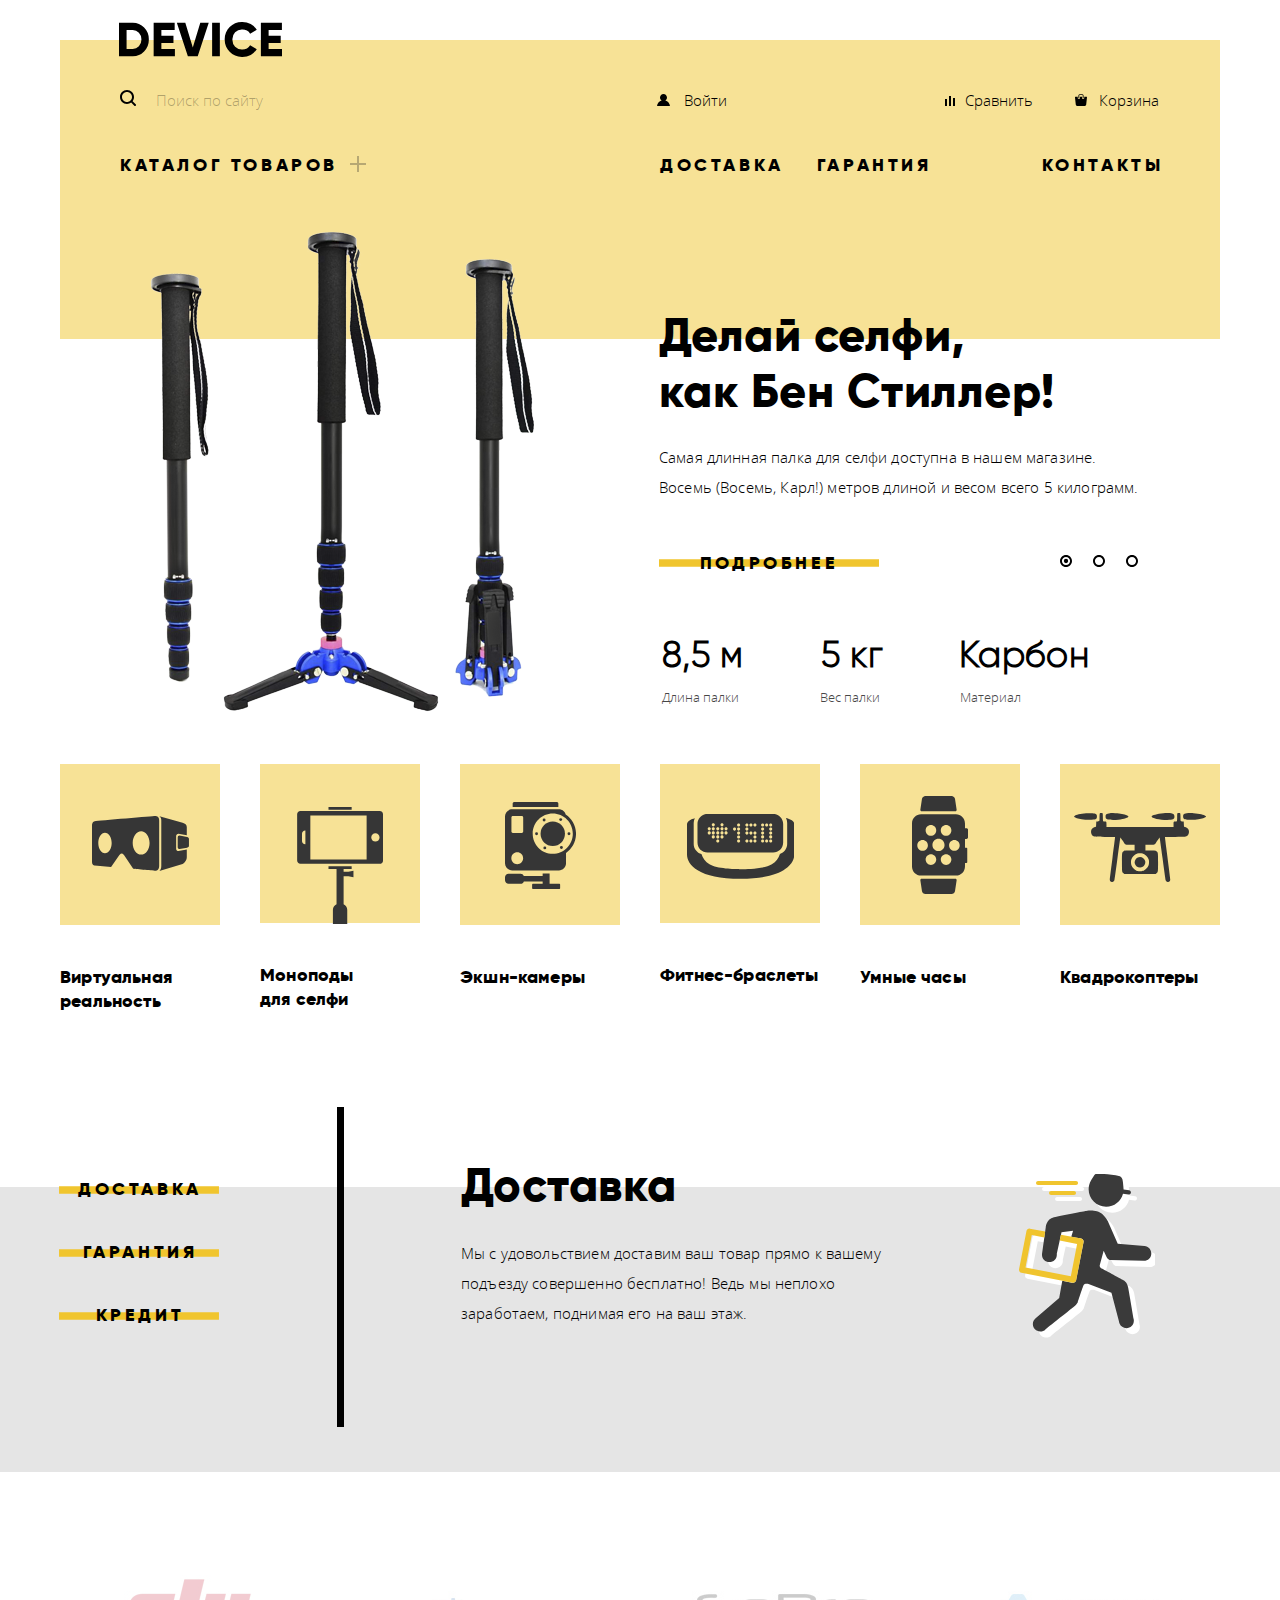
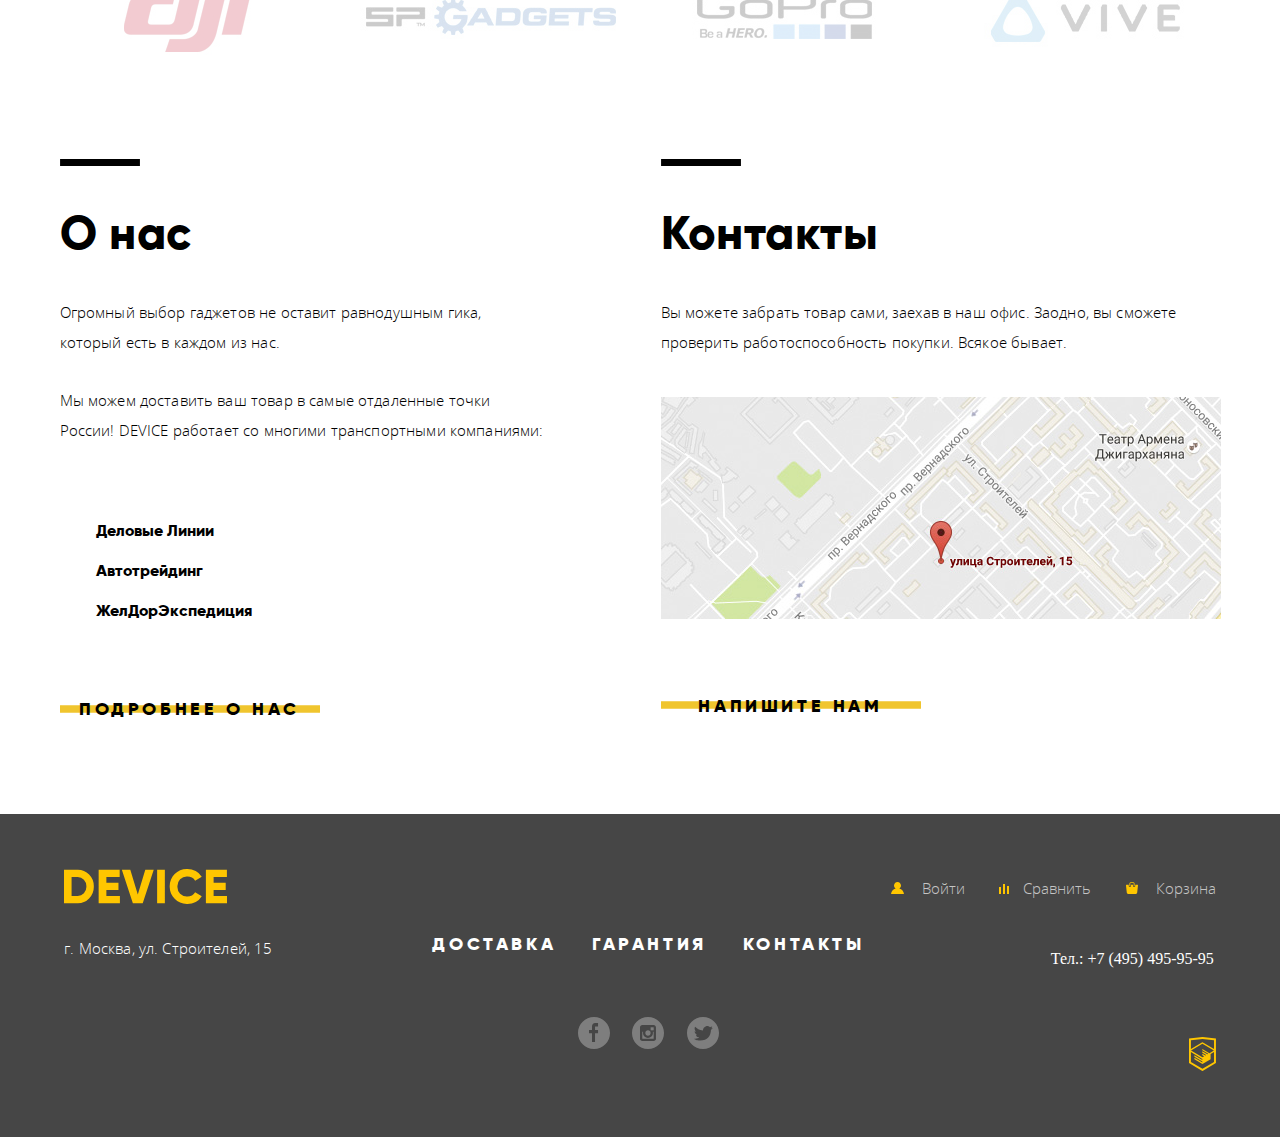
==== commit a782535e: "слайдер" ====
--- a/index.html
+++ b/index.html
@@ -51,10 +51,20 @@
 
 </header>
 <main>
+  <input type="radio" class="visually-hidden" name="items" id="product-1" checked >
+  <input type="radio" class="visually-hidden" name="items" id="product-2" >
+  <input type="radio" class="visually-hidden" name="items" id="product-3" >
+<div class="site-wrapper">
   <div class="cards_items">
-    <div class="main_item">
+    <div class="slider-controls">
+                <label for="product-1">Первый</label>
+                <label for="product-2">Второй</label>
+                <label for="product-3">Третий</label>
+              </div>
+
+    <div class="main_item slide" id="slide1">
       <img src="img/slider-1.png" alt="" class="img_item">
-      <div class="main_info">
+      <div class="main_info ">
         <h2 class="page_title">Делай селфи,<br>как Бен Стиллер!</h2>
         <p class="description">Самая длинная палка для селфи доступна в нашем магазине.<br>
         Восемь (Восемь, Карл!) метров длиной и весом всего 5 килограмм.
@@ -76,7 +86,7 @@
       <h2 class="visually-hidden">Переключение товара</h2>
     </div>
 
-    <div class="main_item  visually-hidden">
+    <div class="main_item slide" id="slide2">
       <img src="img/slider-2.png" alt="" class="img_item">
       <div class="main_info">
         <h2 class="page_title">Худеем<br>правильно!</h2>
@@ -96,7 +106,7 @@
       <h2 class="visually-hidden">Переключение товара</h2>
     </div>
 
-    <div class="main_item visually-hidden">
+    <div class="main_item slide" id="slide3">
       <div class="img_item3">
         <img src="img/slider-3.png" alt="" >
       </div>
@@ -107,11 +117,11 @@
         </p>
         <a href="#" class="button_site button_site_main">Подробнее</a>
         <table>
-          <tr class="table_content">
+          <tr class="table_content copter">
             <th>800 м</th>
             <th>50 м</th>
           </tr>
-          <tr class="property">
+          <tr class="property copt_opt">
             <td>Дальность полета</td>
             <td>Радиус поражения</td>
           </tr>
@@ -120,19 +130,8 @@
       </div>
       <h2 class="visually-hidden">Переключение товара</h2>
     </div>
-
-    <div class="filter">
-      <form  method="get" action="https://echo.htmlacademy.ru">
-      <fieldset class="slider_butt">
-  <legend class="visually-hidden">Карточки товаров</legend>
-    <ul class="list_item">
-      <li class="item-option"><input type="radio" name="items" value="1" checked></li>
-      <li class="item-option"><input type="radio" name="items" value="2" ></li>
-      <li class="item-option"><input type="radio" name="items" value="3" ></li>
-    </ul>
-      </fieldset>
-      </form>
-    </div>
+</div>
+
   </div>
 
   <div class="items items_table">
--- a/css/style.css
+++ b/css/style.css
@@ -223,6 +223,7 @@
   position: relative;
   margin: -111px auto 0px auto;
   width: 1160px;
+  min-height: 486px;
   justify-content: flex-start;
 }
 
@@ -270,17 +271,42 @@
   margin-bottom: 0;
 }
 
+.slider-controls label {
+  display: inline-block;
+  width: 12px;
+  height: 12px;
+  margin-right: 21px;
+  color: black;
+  vertical-align: top;
+  background-image: url(../img/radio-off.svg);
+  background-size: 12px;
+
+
+  cursor: pointer;
+}
+.slider-controls {
+  position: absolute;
+  bottom: 147px;
+  right: 62px;
+  z-index: 20;
+
+  font-size: 0;
+}
+
 .filter{
   position: relative;
-  left: 1357px;
+  left: 983px;
   bottom: 191px;
   width: 80px;
 }
 
-.item-option{
-  margin-right: 21px;
-  padding-left: 0px;
-}
+.cards_items{
+  width: 1161px;
+  margin-left: auto;
+  margin-right: auto;
+  position: relative;
+}
+
 
 .property{
   font-family: 'opensanslight';
@@ -912,7 +938,10 @@
   outline: none;
 }
 
-.table_content{display: flex; width: 425px; justify-content: space-between;
+.table_content{
+  display: flex;
+  width: 429px;
+  justify-content: space-between;
   margin-top: 23px;
   margin-bottom: 5px;
   line-height: 1.33;
@@ -923,6 +952,14 @@
   display: flex;
   width: 361px;
   justify-content: space-between;
+}
+
+.copter{
+  width: 232px;
+}
+
+.copt_opt{
+  width: 274px;
 }
 
 .search_ic{
@@ -1040,3 +1077,18 @@
 	width: 1px !important;
 	overflow: hidden;
 }
+
+.slide{display: none;}
+
+#product-1:checked ~ .site-wrapper #slide1,
+#product-2:checked ~ .site-wrapper #slide2,
+#product-3:checked ~ .site-wrapper #slide3 {
+  display: flex;
+
+}
+
+#product-1:checked ~ .site-wrapper label[for="product-1"],
+#product-2:checked ~ .site-wrapper label[for="product-2"],
+#product-3:checked ~ .site-wrapper label[for="product-3"] {
+  background-image: url(../img/radio-on.svg);
+}
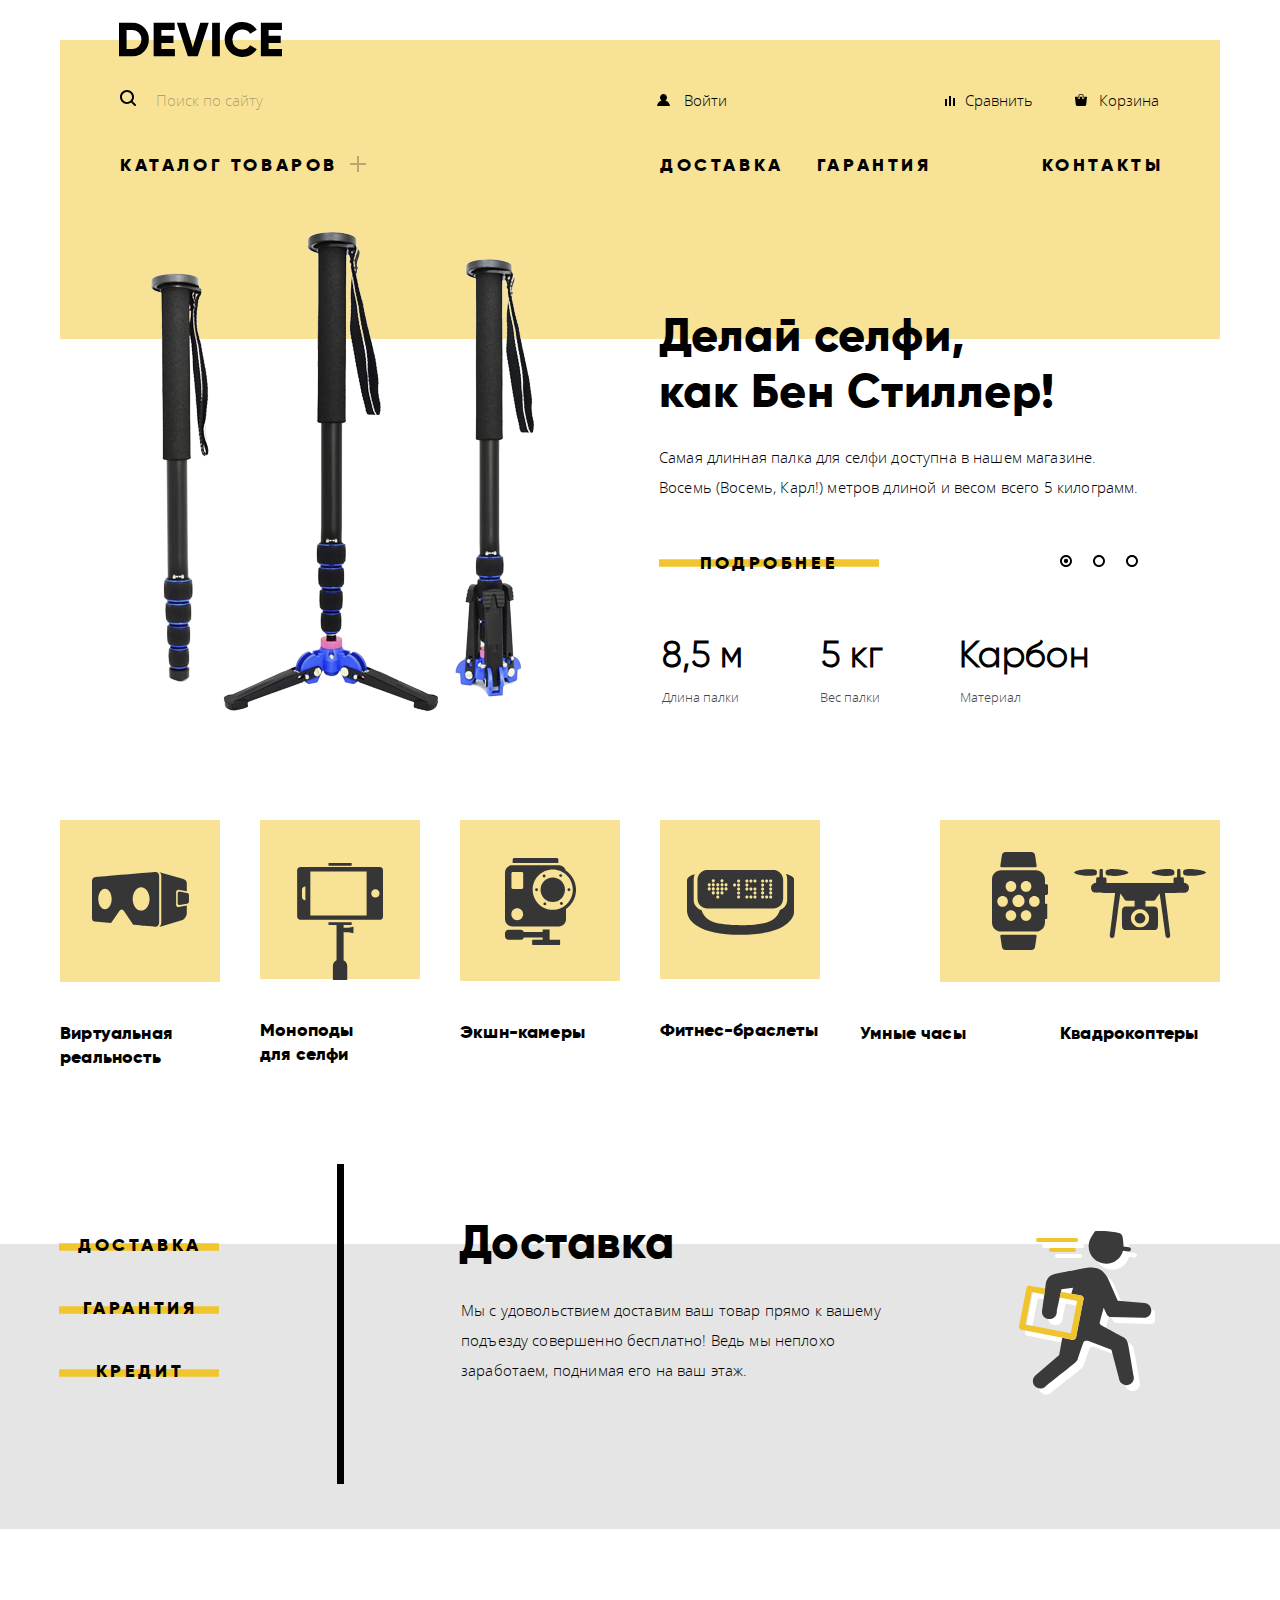
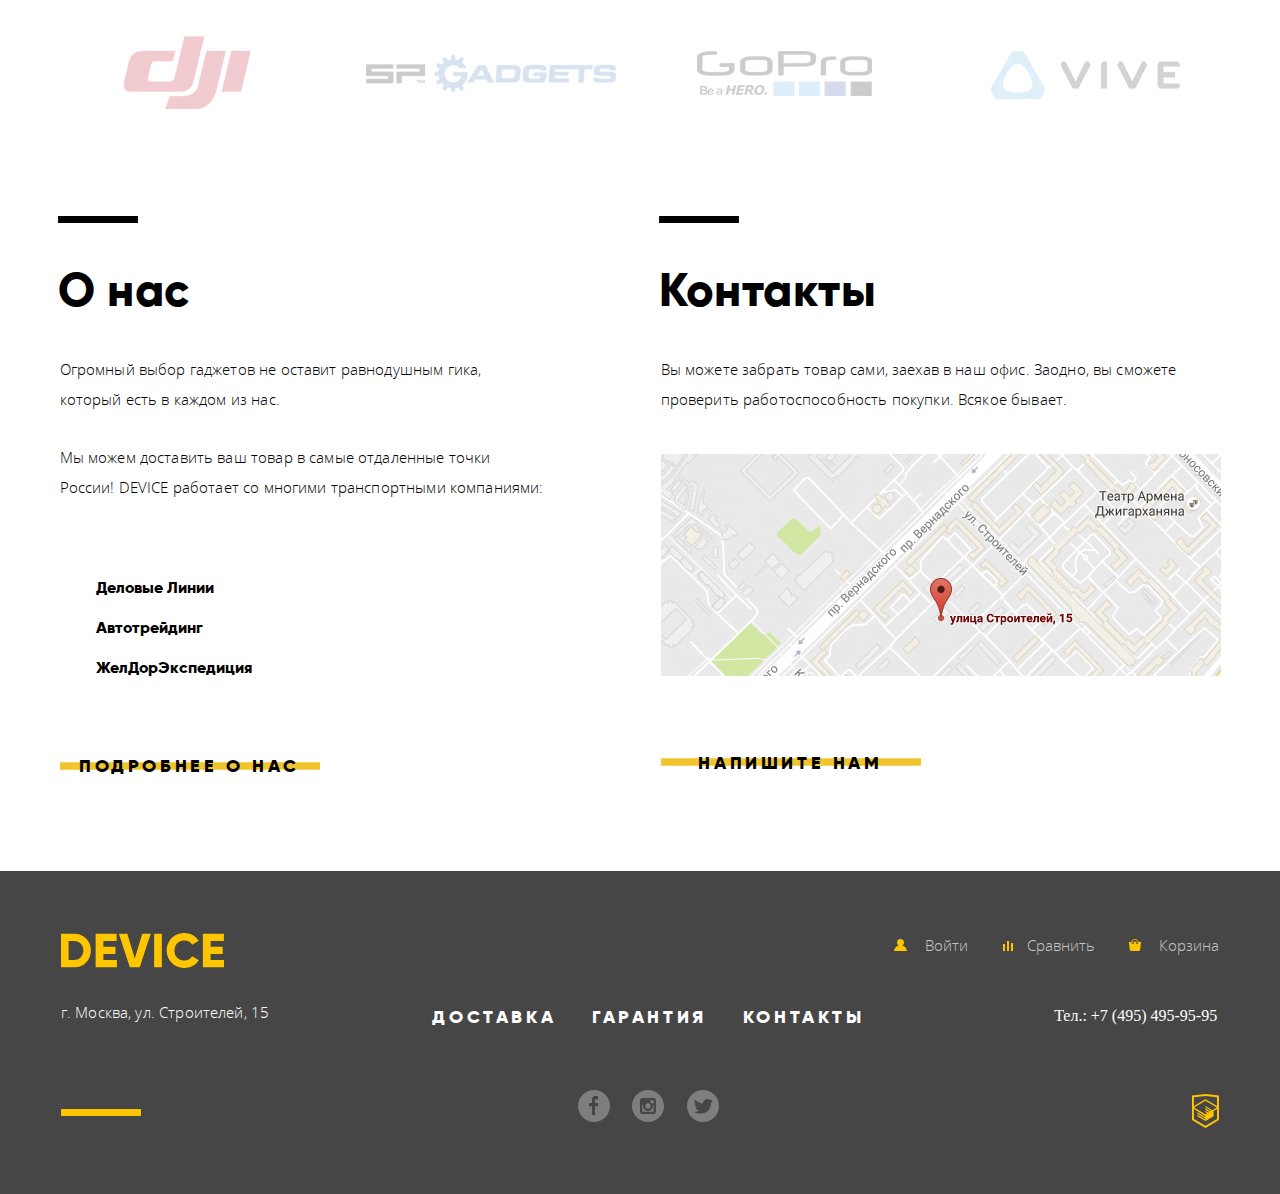
==== commit 33674139: "сайт 24.03" ====
--- a/index.html
+++ b/index.html
@@ -1,34 +1,38 @@
 <!DOCTYPE html>
 <html lang="ru">
-  <head>
-    <meta charset="utf-8">
-    <title>HTML Academy: Девайс</title>
-    <link rel="stylesheet" href="css/normalize.css">
-    <link rel="stylesheet" href="css/style.css">
-  </head>
-  <body>
-<header>
-  <div class="navigation">
-    <div class="main_logo">
-      <a href="index.html">
-        <svg xmlns="http://www.w3.org/2000/svg" width="163" height="35" viewBox="0 0 163 35" fill="black">
-          <defs>
-            <style>
-                .cls-1{fill-rule:evenodd}
-            </style>
-          </defs>
-          <path id="_-e-logo" d="M-.151.702v33.6h13.532a15.72 15.72 0 0 0 11.72-4.824 16.458 16.458 0 0 0 4.712-11.976 16.458 16.458 0 0 0-4.712-11.976A15.723 15.723 0 0 0 13.381.702H-.151zM7.582 26.91V8.091h5.8a8.646 8.646 0 0 1 6.5 2.568 9.407 9.407 0 0 1 2.489 6.84 9.406 9.406 0 0 1-2.489 6.84 8.642 8.642 0 0 1-6.5 2.568h-5.8zm34.8-5.952h12.082v-7.3H42.378V8.091h13.291V.702H34.645v33.6H55.91V26.91H42.378v-5.952zm36.343 13.344L89.744.702h-8.458l-7.491 24.72L66.304.702h-8.457l11.019 33.6h9.859zm14.4 0h7.733V.702h-7.733v33.6zm38.615-1.416a15.506 15.506 0 0 0 6.041-5.688l-6.67-3.84a7.482 7.482 0 0 1-3.165 3.024 9.87 9.87 0 0 1-4.664 1.1 9.595 9.595 0 0 1-7.177-2.736 9.909 9.909 0 0 1-2.682-7.248 9.909 9.909 0 0 1 2.682-7.248 9.595 9.595 0 0 1 7.177-2.736 9.897 9.897 0 0 1 4.639 1.08 7.592 7.592 0 0 1 3.19 3.048l6.67-3.84a15.873 15.873 0 0 0-6.09-5.688 17.42 17.42 0 0 0-8.409-2.088c-9.779-.272-17.797 7.691-17.591 17.472-.208 9.781 7.809 17.747 17.588 17.476a17.52 17.52 0 0 0 8.458-2.088zm17.881-11.928h12.082v-7.3h-12.085V8.091h13.29V.702h-21.023v33.6h21.265V26.91h-13.532v-5.952z" class="cls-1" data-name="-e-logo"/>
-        </svg>
-      </a>
-    </div>
-    <nav>
+
+<head>
+  <meta charset="utf-8">
+  <title>HTML Academy: Девайс</title>
+  <link rel="stylesheet" href="css/normalize.css">
+  <link rel="stylesheet" href="css/style.css">
+</head>
+
+<body>
+  <header>
+    <div class="navigation">
+      <div class="main_logo">
+        <a href="index.html">
+          <svg xmlns="http://www.w3.org/2000/svg" width="163" height="35" viewBox="0 0 163 35" fill="black">
+            <defs>
+              <style>
+                .cls-1 {
+                  fill-rule: evenodd
+                }
+              </style>
+            </defs>
+            <path id="_-e-logo"
+                d="M-.151.702v33.6h13.532a15.72 15.72 0 0 0 11.72-4.824 16.458 16.458 0 0 0 4.712-11.976 16.458 16.458 0 0 0-4.712-11.976A15.723 15.723 0 0 0 13.381.702H-.151zM7.582 26.91V8.091h5.8a8.646 8.646 0 0 1 6.5 2.568 9.407 9.407 0 0 1 2.489 6.84 9.406 9.406 0 0 1-2.489 6.84 8.642 8.642 0 0 1-6.5 2.568h-5.8zm34.8-5.952h12.082v-7.3H42.378V8.091h13.291V.702H34.645v33.6H55.91V26.91H42.378v-5.952zm36.343 13.344L89.744.702h-8.458l-7.491 24.72L66.304.702h-8.457l11.019 33.6h9.859zm14.4 0h7.733V.702h-7.733v33.6zm38.615-1.416a15.506 15.506 0 0 0 6.041-5.688l-6.67-3.84a7.482 7.482 0 0 1-3.165 3.024 9.87 9.87 0 0 1-4.664 1.1 9.595 9.595 0 0 1-7.177-2.736 9.909 9.909 0 0 1-2.682-7.248 9.909 9.909 0 0 1 2.682-7.248 9.595 9.595 0 0 1 7.177-2.736 9.897 9.897 0 0 1 4.639 1.08 7.592 7.592 0 0 1 3.19 3.048l6.67-3.84a15.873 15.873 0 0 0-6.09-5.688 17.42 17.42 0 0 0-8.409-2.088c-9.779-.272-17.797 7.691-17.591 17.472-.208 9.781 7.809 17.747 17.588 17.476a17.52 17.52 0 0 0 8.458-2.088zm17.881-11.928h12.082v-7.3h-12.085V8.091h13.29V.702h-21.023v33.6h21.265V26.91h-13.532v-5.952z"
+                class="cls-1" data-name="-e-logo" />
+          </svg>
+        </a>
+      </div>
       <ul class="user_menu">
         <li class="nav_butt1"><img src="img/search.svg" alt="Лупа для поиска" class="search_ic"><a href="" class="button button_search">Поиск по сайту</a></li>
         <li class="nav_butt2"><img src="img/user.svg" alt="иконка войти" class="in_ic"><a href="" class="button">Войти</a></li>
         <li class="nav_butt3"><img src="img/compare.svg" alt="иконка сравнить" class="compare_ic"><a href="" class="button">Сравнить</a></li>
         <li class="nav_butt4"><img src="img/cart.svg" alt="иконка корзины" class="cart_ic"><a href="" class="button">Корзина</a></li>
       </ul>
-
       <ul class="main_menu">
         <li class="main_butt1"><a href="catalog-item.html" class="button_main nav_butt">Каталог товаров</a></li>
         <li class="button_plus"><a href=""><img src="img/plus.svg" alt="+"></a></li>
@@ -36,7 +40,7 @@
         <li class="main_butt3"><a href="" class="button_main">Гарантия</a></li>
         <li class="main_butt5"><a href="" class="button_main">Контакты</a></li>
       </ul>
-  </div>
+    </div>
     <div>
       <ul class="visually-hidden nav_menu">
         <li><a href="#">Виртуальная реальность</a></li>
@@ -47,226 +51,234 @@
         <li><a href="#">Квадрокоптеры</a></li>
       </ul>
     </div>
-  </nav>
-
-</header>
-<main>
-  <input type="radio" class="visually-hidden" name="items" id="product-1" checked >
-  <input type="radio" class="visually-hidden" name="items" id="product-2" >
-  <input type="radio" class="visually-hidden" name="items" id="product-3" >
-<div class="site-wrapper">
-  <div class="cards_items">
-    <div class="slider-controls">
-                <label for="product-1">Первый</label>
-                <label for="product-2">Второй</label>
-                <label for="product-3">Третий</label>
-              </div>
-
-    <div class="main_item slide" id="slide1">
-      <img src="img/slider-1.png" alt="" class="img_item">
-      <div class="main_info ">
-        <h2 class="page_title">Делай селфи,<br>как Бен Стиллер!</h2>
-        <p class="description">Самая длинная палка для селфи доступна в нашем магазине.<br>
-        Восемь (Восемь, Карл!) метров длиной и весом всего 5 килограмм.
-        </p>
-        <a href="#" class="button_site button_site_main">Подробнее</a>
-        <table>
-          <tr class="table_content">
-            <th>8,5 м</th>
-            <th>5 кг</th>
-            <th>Карбон</th>
-          </tr>
-          <tr class="property">
-            <td>Длина палки</td>
-            <td>Вес палки</td>
-            <td>Материал</td>
-          </tr>
-        </table>
-      </div>
-      <h2 class="visually-hidden">Переключение товара</h2>
-    </div>
-
-    <div class="main_item slide" id="slide2">
-      <img src="img/slider-2.png" alt="" class="img_item">
-      <div class="main_info">
-        <h2 class="page_title">Худеем<br>правильно!</h2>
-        <p class="description">Мотивирующие фитнес-браслеты помогут найти в себе силы<br>
-        не пропускать занятия и соблюдать диету.
-        </p>
-        <a href="#" class="button_site button_site_main">Подробнее</a>
-        <table>
-          <tr class="table_content">
-            <th>48 часов</th>
-          </tr>
-          <tr class="property">
-            <td>Без подзарядки</td>
-          </tr>
-        </table>
-      </div>
-      <h2 class="visually-hidden">Переключение товара</h2>
-    </div>
-
-    <div class="main_item slide" id="slide3">
-      <div class="img_item3">
-        <img src="img/slider-3.png" alt="" >
-      </div>
-      <div class="main_info3">
-        <h2 class="page_title">Порхает как бабочка,<br>жалит как пчела!</h2>
-        <p class="description">Этот обычный, на первый взгляд, квадрокоптер оснащен<br>
-        мощным лазером, замаскированным под стандартную камеру.
-        </p>
-        <a href="#" class="button_site button_site_main">Подробнее</a>
-        <table>
-          <tr class="table_content copter">
-            <th>800 м</th>
-            <th>50 м</th>
-          </tr>
-          <tr class="property copt_opt">
-            <td>Дальность полета</td>
-            <td>Радиус поражения</td>
-          </tr>
-        </table>
-
-      </div>
-      <h2 class="visually-hidden">Переключение товара</h2>
-    </div>
-</div>
-
-  </div>
-
-  <div class="items items_table">
-    <ul class="cards_list">
-      <li class="cards_box"><a href="" class="link">Виртуальная реальность</a></li>
-      <li class="cards_box"><a href="" class="link1">Моноподы<br>для селфи</a></li>
-      <li class="cards_box"><a href="" class="link2">Экшн-камеры</a></li>
-      <li class="cards_box"><a href="" class="link3">Фитнес-браслеты</a></li>
-      <li class="cards_box"><a href="" class="link4">Умные часы</a></li>
-      <li class="cards_box"><a href="" class="link5">Квадрокоптеры</a></li>
-    </ul>
-  </div>
-
-  <div class="service_main">
-    <div class="background_serv"></div>
-    <div class="slider_services">
-      <ul class="services">
-        <li><button type="button" class=" button_services">Доставка</button></li>
-        <li><button type="button" class=" button_services">Гарантия</button></li>
-        <li><button type="button" class=" button_services">Кредит</button></li>
-      </ul>
-    </div>
-
-    <div class="services1 services_del ">
-      <div class="delivery_inf">
-      <h2 class="info_deli info">Доставка</h2>
-      <p class="info_deli1 description">Мы с удовольствием доставим ваш товар прямо к вашему подъезду совершенно бесплатно!
-       Ведь мы неплохо заработаем, поднимая его на ваш этаж.</p>
-      </div>
-    </div>
-
-    <div class="services1 services_af visually-hidden">
-      <div class="delivery_inf">
-        <h2 class="info_deli info">Гарантия</h2>
-        <p class="info_deli1 description">Если из-за возгорания купленного у нас товара у вас сгорит дом — не переживайте, мы выдадим вам новый.
-        Товар, не дом, конечно же.</p>
-      </div>
-    </div>
-
-    <div class="services1 services_cred visually-hidden">
-      <div class="delivery_inf">
-        <h2 class="info_deli info">Кредит</h2>
-        <p class="info_deli1 description">Залезть в долговую яму стало проще! Кредитные консультанты подберут для вас наиболее выгодные
-        условия кредита. Выгодные для нашего банка, разумеется.</p>
-      </div>
-    </div>
-  </div>
-
-  <div class="partner_table">
-    <ul class="parter__logo">
-      <li><a href="" class="partner_logo_item"><img src="img/logo-1.jpg" alt="" ></a></li>
-      <li><a href="" class="partner_logo_item"><img src="img/logo-3.jpg" alt="" ></a></li>
-      <li><a href="" class="partner_logo_item"><img src="img/logo-2.jpg" alt="" ></a></li>
-      <li><a href="" class="partner_logo_item"><img src="img/logo-4.jpg" alt="" ></a></li>
-    </ul>
-
-  </div>
-
-  <div class="info_us">
-    <div class="about_us">
-      <h2 class="info black_line">О нас</h2>
-      <p class="description"> Огромный выбор гаджетов не оставит равнодушным гика, который есть в каждом из нас. </p>
-      <p class="description1 description "> Мы можем доставить ваш товар в самые отдаленные точки России! DEVICE работает со многими транспортными компаниями:</p>
-      <ul class="delivery">
-        <li>Деловые Линии</li>
-        <li>Автотрейдинг</li>
-        <li>ЖелДорЭкспедиция</li>
-      </ul>
-      <a href="#" class="button_site button_footer">Подробнее о нас</a>
-    </div>
-    <div class="contacts">
-      <h2 class="info black_line">Контакты</h2>
-      <p class="description2 description">Вы можете забрать товар сами, заехав в наш офис. Заодно, вы сможете<br> проверить работоспособность покупки. Всякое бывает.</p>
-        <span><img src="img/map.jpg"  alt="Карта"></span>
+  </header>
+  <main>
+    <input type="radio" class="visually-hidden" name="items" id="product-1" checked>
+    <input type="radio" class="visually-hidden" name="items" id="product-2">
+    <input type="radio" class="visually-hidden" name="items" id="product-3">
+    <div class="site-wrapper">
+      <div class="cards_items">
+        <div class="slider-controls">
+          <label for="product-1">Первый</label>
+          <label for="product-2">Второй</label>
+          <label for="product-3">Третий</label>
+        </div>
+
+        <div class="main_item slide" id="slide1">
+          <img src="img/slider-1.png" alt="" class="img_item">
+          <div class="main_info ">
+            <h2 class="page_title">Делай селфи,<br>как Бен Стиллер!</h2>
+            <p class="description">Самая длинная палка для селфи доступна в нашем магазине.<br>
+              Восемь (Восемь, Карл!) метров длиной и весом всего 5 килограмм.
+            </p>
+            <a href="#" class="button_site button_site_main">Подробнее</a>
+            <table>
+              <tr class="table_content">
+                <th>8,5 м</th>
+                <th>5 кг</th>
+                <th>Карбон</th>
+              </tr>
+              <tr class="property">
+                <td>Длина палки</td>
+                <td>Вес палки</td>
+                <td>Материал</td>
+              </tr>
+            </table>
+          </div>
+          <h2 class="visually-hidden">Переключение товара</h2>
+        </div>
+
+        <div class="main_item slide" id="slide2">
+          <img src="img/slider-2.png" alt="" class="img_item">
+          <div class="main_info">
+            <h2 class="page_title">Худеем<br>правильно!</h2>
+            <p class="description">Мотивирующие фитнес-браслеты помогут найти в себе силы<br>
+              не пропускать занятия и соблюдать диету.
+            </p>
+            <a href="#" class="button_site button_site_main">Подробнее</a>
+            <table>
+              <tr class="table_content">
+                <th>48 часов</th>
+              </tr>
+              <tr class="property">
+                <td>Без подзарядки</td>
+              </tr>
+            </table>
+          </div>
+          <h2 class="visually-hidden">Переключение товара</h2>
+        </div>
+
+        <div class="main_item slide" id="slide3">
+          <div class="img_item3">
+            <img src="img/slider-3.png" alt="">
+          </div>
+          <div class="main_info3">
+            <h2 class="page_title">Порхает как бабочка,<br>жалит как пчела!</h2>
+            <p class="description">Этот обычный, на первый взгляд, квадрокоптер оснащен<br>
+              мощным лазером, замаскированным под стандартную камеру.
+            </p>
+            <a href="#" class="button_site button_site_main">Подробнее</a>
+            <table>
+              <tr class="table_content copter">
+                <th>800 м</th>
+                <th>50 м</th>
+              </tr>
+              <tr class="property copt_opt">
+                <td>Дальность полета</td>
+                <td>Радиус поражения</td>
+              </tr>
+            </table>
+
+          </div>
+          <h2 class="visually-hidden">Переключение товара</h2>
+        </div>
+      </div>
+
+    </div>
+
+    <div class="items items_table">
+      <ul class="cards_list">
+        <li class="cards_box"><a href="" class="link">Виртуальная реальность</a></li>
+        <li class="cards_box"><a href="" class="link1">Моноподы<br>для селфи</a></li>
+        <li class="cards_box"><a href="" class="link2">Экшн-камеры</a></li>
+        <li class="cards_box"><a href="" class="link3">Фитнес-браслеты</a></li>
+        <li class="cards_box"><a href="" class="link4">Умные часы</a></li>
+        <li class="cards_box"><a href="" class="link5">Квадрокоптеры</a></li>
+      </ul>
+    </div>
+
+    <div class="service_main">
+      <div class="background_serv"></div>
+      <div class="slider_services">
+        <ul class="services">
+          <li><button type="button" class=" button_services">Доставка</button></li>
+          <li><button type="button" class=" button_services">Гарантия</button></li>
+          <li><button type="button" class=" button_services">Кредит</button></li>
+        </ul>
+      </div>
+
+      <div class="services1 services_del ">
+        <div class="delivery_inf">
+          <h2 class="info_deli info">Доставка</h2>
+          <p class="info_deli1 description">Мы с удовольствием доставим ваш товар прямо к вашему подъезду совершенно бесплатно!
+            Ведь мы неплохо заработаем, поднимая его на ваш этаж.</p>
+        </div>
+      </div>
+
+      <div class="services1 services_af visually-hidden">
+        <div class="delivery_inf">
+          <h2 class="info_deli info">Гарантия</h2>
+          <p class="info_deli1 description">Если из-за возгорания купленного у нас товара у вас сгорит дом — не переживайте, мы выдадим вам новый.
+            Товар, не дом, конечно же.</p>
+        </div>
+      </div>
+
+      <div class="services1 services_cred visually-hidden">
+        <div class="delivery_inf">
+          <h2 class="info_deli info">Кредит</h2>
+          <p class="info_deli1 description">Залезть в долговую яму стало проще! Кредитные консультанты подберут для вас наиболее выгодные
+            условия кредита. Выгодные для нашего банка, разумеется.</p>
+        </div>
+      </div>
+    </div>
+
+    <div class="partner_table">
+      <ul class="parter__logo">
+        <li><a href="" class="partner_logo_item"><img src="img/logo-1.jpg" alt=""></a></li>
+        <li><a href="" class="partner_logo_item"><img src="img/logo-3.jpg" alt=""></a></li>
+        <li><a href="" class="partner_logo_item"><img src="img/logo-2.jpg" alt=""></a></li>
+        <li><a href="" class="partner_logo_item"><img src="img/logo-4.jpg" alt=""></a></li>
+      </ul>
+
+    </div>
+
+    <div class="info_us">
+      <div class="about_us">
+        <h2 class="info black_line">О нас</h2>
+        <p class="description"> Огромный выбор гаджетов не оставит равнодушным гика, который есть в каждом из нас. </p>
+        <p class="description1 description "> Мы можем доставить ваш товар в самые отдаленные точки России! DEVICE работает со многими транспортными компаниями:</p>
+        <ul class="delivery">
+          <li>Деловые Линии</li>
+          <li>Автотрейдинг</li>
+          <li>ЖелДорЭкспедиция</li>
+        </ul>
+        <a href="#" class="button_site button_footer">Подробнее о нас</a>
+      </div>
+      <div class="contacts">
+        <h2 class="info black_line">Контакты</h2>
+        <p class="description2 description">Вы можете забрать товар сами, заехав в наш офис. Заодно, вы сможете<br> проверить работоспособность покупки. Всякое бывает.</p>
+        <a href=""><img src="img/map.jpg" alt="Карта"></a>
         <a href="#" class="write_butt button_site button_footer">Напишите нам</a>
-        <span ><img src="img/map-big.jpg"  alt="Большая карта" class="visually-hidden"></span>
-      <div class="visually-hidden">
-        <div class="write_us ">
+        <span><img src="img/map-big.jpg" alt="Большая карта" class="visually-hidden"></span>
+        <div class="visually-hidden">
+          <div class="write_us ">
             <h3 class="visually-hidden">Напишите нам</h3>
             <form action="https://echo.htmlacademy.ru" method="post">
-            <button type="button" name="close"><img src="img/modal-close.svg" alt="close_write_us"></button>
-            <p><label class="items">Ваше имя:<input type="text" name="fullName" placeholder="Имя Фамилия" class="input_form"></label></p>
-            <p><label class="items">Ваш e-mail:<input type="email" name="email" placeholder="email@example.com" class="input_form"></label></p>
-            <p><label class="items">Текст письма:<input type="text" name="text_letter" placeholder="В свободной форме" class="input_form"></label></p>
-            <button type="submit" class="button_main">Отправить</button>
+              <button type="button" name="close"><img src="img/modal-close.svg" alt="close_write_us"></button>
+              <p><label class="items">Ваше имя:<input type="text" name="fullName" placeholder="Имя Фамилия" class="input_form"></label></p>
+              <p><label class="items">Ваш e-mail:<input type="email" name="email" placeholder="email@example.com" class="input_form"></label></p>
+              <p><label class="items">Текст письма:<input type="text" name="text_letter" placeholder="В свободной форме" class="input_form"></label></p>
+              <button type="submit" class="button_main">Отправить</button>
             </form>
-        </div>
-      </div>
-    </div>
-  </div>
-</main>
-<footer class="footer">
-  <div class=footer_menu>
-    <div class="foot_log">
-      <a href="#" class="foot_logo_main">
-        <svg xmlns="http://www.w3.org/2000/svg" width="163" height="35" viewBox="0 0 163 35" fill="#ffc600">
-        <defs>
-        <style>.cls-1{fill-rule:evenodd}</style>
-        </defs>
-        <path  id="_-e-logo" d="M-.151.702v33.6h13.532a15.72 15.72 0 0 0 11.72-4.824 16.458 16.458 0 0 0 4.712-11.976 16.458 16.458 0 0 0-4.712-11.976A15.723 15.723 0 0 0 13.381.702H-.151zM7.582 26.91V8.091h5.8a8.646 8.646 0 0 1 6.5 2.568 9.407 9.407 0 0 1 2.489 6.84 9.406 9.406 0 0 1-2.489 6.84 8.642 8.642 0 0 1-6.5 2.568h-5.8zm34.8-5.952h12.082v-7.3H42.378V8.091h13.291V.702H34.645v33.6H55.91V26.91H42.378v-5.952zm36.343 13.344L89.744.702h-8.458l-7.491 24.72L66.304.702h-8.457l11.019 33.6h9.859zm14.4 0h7.733V.702h-7.733v33.6zm38.615-1.416a15.506 15.506 0 0 0 6.041-5.688l-6.67-3.84a7.482 7.482 0 0 1-3.165 3.024 9.87 9.87 0 0 1-4.664 1.1 9.595 9.595 0 0 1-7.177-2.736 9.909 9.909 0 0 1-2.682-7.248 9.909 9.909 0 0 1 2.682-7.248 9.595 9.595 0 0 1 7.177-2.736 9.897 9.897 0 0 1 4.639 1.08 7.592 7.592 0 0 1 3.19 3.048l6.67-3.84a15.873 15.873 0 0 0-6.09-5.688 17.42 17.42 0 0 0-8.409-2.088c-9.779-.272-17.797 7.691-17.591 17.472-.208 9.781 7.809 17.747 17.588 17.476a17.52 17.52 0 0 0 8.458-2.088zm17.881-11.928h12.082v-7.3h-12.085V8.091h13.29V.702h-21.023v33.6h21.265V26.91h-13.532v-5.952z" class="cls-1" data-name="-e-logo"/>
-        </svg>
-      </a>
-      <p class="description foot_contact">г. Москва, ул. Строителей, 15</p>
-      </div>
-    <div class="foot_serv">
-      <ul class="footer_text">
-        <li><a href="" class="foot_text">Доставка</a></li>
-        <li><a href="" class="foot_text">Гарантия</a></li>
-        <li><a href="" class="foot_text">Контакты</a></li>
-      </ul>
-      <ul class="footer_icon" > <!-- фон для проверки работоспособности иконок -->
-        <li><a href="#" class="social_button"><img src="img/facebook.svg" alt="facebook"></a></li>
-        <li><a href="#" class="social_button"><img src="img/inst.svg" alt="instagramm"></a></li>
-        <li><a href="#" class="social_button"><img src="img/tw.svg" alt="twitter"></a></li>
-      </ul>
-    </div>
-    <div  class="foot_menu1">
-      <ul class="foot_user ">
-        <li ><object type="image/svg+xml" data="img/user.svg"></object>
-          <a href=""  class="foot_menu">Войти</a></li>
-        <li><object type="image/svg+xml" data="img/compare.svg"   >
-          </object><a href=""  class="foot_menu">Сравнить</a></li>
-        <li><object type="image/svg+xml" data="img/cart.svg"></object>
-          <a href=""  class="foot_menu">Корзина</a></li>
-      </ul>
-        <a href="tel:+7.495.495.95.95" class="foot_tel foot_contact">Тел.: +7 (495) 495-95-95</a>
-      <div class="academ_log">
-        <a href="htmlacademy.ru" class=" foot_logo">
-          <svg version="1.1" id="Layer_1" xmlns="http://www.w3.org/2000/svg" xmlns:xlink="http://www.w3.org/1999/xlink" x="0px" y="0px" width="26.943px" height="34.09px" viewBox="0 0 26.943 34.09" enable-background="new 0 0 26.943 34.09" xml:space="preserve" fill="#ffc600">
-          <path d="M13.62,0.017L13.472,0L0,1.412v24.661l13.473,8.017l13.43-7.99l0.042-0.025V1.412L13.62,0.017z M25.019,12.127L13.495,5.334 L13.494,5.23l-0.087,0.05l-0.088-0.056v0.109L1.925,12.118V3.147l11.548-1.212l11.547,1.212V12.127z M13.405,6.787L24.923,13.5 l-4.479,2.64l-7.093-4.221l-0.014,1.415l5.904,3.513l-0.86,0.507l-5.03-2.992l-0.014,1.415l3.827,2.275l-0.782,0.523l-3.031-1.787 l-0.014,1.413l1.853,1.091l-1.8,1.081L2.034,13.622L13.405,6.787z M1.925,15.127l11.411,6.791l0.016,1.044L5.41,18.234L5.395,19.65 l7.979,4.795l0.018,1.076l-7.973-4.74l-0.013,1.414l8.021,4.822l0.046,0.025l8.143-4.872l-0.011-5.177l3.415-2.036v10.021 L13.472,31.85L1.925,24.979V15.127z"/>
+          </div>
+        </div>
+      </div>
+    </div>
+  </main>
+  <footer class="footer">
+    <div class=footer_menu>
+      <div class="foot_log">
+        <a href="#" class="foot_logo_main">
+          <svg xmlns="http://www.w3.org/2000/svg" width="163" height="35" viewBox="0 0 163 35" fill="#ffc600">
+            <defs>
+              <style>
+                .cls-1 {
+                  fill-rule: evenodd
+                }
+              </style>
+            </defs>
+            <path id="_-e-logo1"
+                d="M-.151.702v33.6h13.532a15.72 15.72 0 0 0 11.72-4.824 16.458 16.458 0 0 0 4.712-11.976 16.458 16.458 0 0 0-4.712-11.976A15.723 15.723 0 0 0 13.381.702H-.151zM7.582 26.91V8.091h5.8a8.646 8.646 0 0 1 6.5 2.568 9.407 9.407 0 0 1 2.489 6.84 9.406 9.406 0 0 1-2.489 6.84 8.642 8.642 0 0 1-6.5 2.568h-5.8zm34.8-5.952h12.082v-7.3H42.378V8.091h13.291V.702H34.645v33.6H55.91V26.91H42.378v-5.952zm36.343 13.344L89.744.702h-8.458l-7.491 24.72L66.304.702h-8.457l11.019 33.6h9.859zm14.4 0h7.733V.702h-7.733v33.6zm38.615-1.416a15.506 15.506 0 0 0 6.041-5.688l-6.67-3.84a7.482 7.482 0 0 1-3.165 3.024 9.87 9.87 0 0 1-4.664 1.1 9.595 9.595 0 0 1-7.177-2.736 9.909 9.909 0 0 1-2.682-7.248 9.909 9.909 0 0 1 2.682-7.248 9.595 9.595 0 0 1 7.177-2.736 9.897 9.897 0 0 1 4.639 1.08 7.592 7.592 0 0 1 3.19 3.048l6.67-3.84a15.873 15.873 0 0 0-6.09-5.688 17.42 17.42 0 0 0-8.409-2.088c-9.779-.272-17.797 7.691-17.591 17.472-.208 9.781 7.809 17.747 17.588 17.476a17.52 17.52 0 0 0 8.458-2.088zm17.881-11.928h12.082v-7.3h-12.085V8.091h13.29V.702h-21.023v33.6h21.265V26.91h-13.532v-5.952z"
+                class="cls-1" data-name="-e-logo" />
           </svg>
         </a>
-      </div>
-    </div>
-  </div>
-</footer>
-  </body>
+        <p class="description foot_contact">г. Москва, ул. Строителей, 15</p>
+      </div>
+      <div class="foot_serv">
+        <ul class="footer_text">
+          <li><a href="" class="foot_text">Доставка</a></li>
+          <li><a href="" class="foot_text">Гарантия</a></li>
+          <li><a href="" class="foot_text">Контакты</a></li>
+        </ul>
+        <ul class="footer_icon">
+          <!-- фон для проверки работоспособности иконок -->
+          <li><a href="#" class="social_button"><img src="img/facebook.svg" alt="facebook"></a></li>
+          <li><a href="#" class="social_button"><img src="img/inst.svg" alt="instagramm"></a></li>
+          <li><a href="#" class="social_button"><img src="img/tw.svg" alt="twitter"></a></li>
+        </ul>
+      </div>
+      <div class="foot_menu1">
+        <ul class="foot_user ">
+          <li><object type="image/svg+xml" data="img/user.svg"></object>
+            <a href="" class="foot_menu">Войти</a></li>
+          <li><object type="image/svg+xml" data="img/compare.svg">
+            </object><a href="" class="foot_menu">Сравнить</a></li>
+          <li><object type="image/svg+xml" data="img/cart.svg"></object>
+            <a href="" class="foot_menu">Корзина</a></li>
+        </ul>
+        <a href="tel:+7.495.495.95.95" class="foot_tel foot_contact">Тел.: +7 (495) 495-95-95</a>
+        <div class="academ_log">
+          <a href="htmlacademy.ru" class=" foot_logo">
+            <svg version="1.1" id="Layer_1" xmlns="http://www.w3.org/2000/svg" xmlns:xlink="http://www.w3.org/1999/xlink" x="0px" y="0px" width="26.943px" height="34.09px" viewBox="0 0 26.943 34.09" enable-background="new 0 0 26.943 34.09"
+                xml:space="preserve" fill="#ffc600">
+              <path
+                  d="M13.62,0.017L13.472,0L0,1.412v24.661l13.473,8.017l13.43-7.99l0.042-0.025V1.412L13.62,0.017z M25.019,12.127L13.495,5.334 L13.494,5.23l-0.087,0.05l-0.088-0.056v0.109L1.925,12.118V3.147l11.548-1.212l11.547,1.212V12.127z M13.405,6.787L24.923,13.5 l-4.479,2.64l-7.093-4.221l-0.014,1.415l5.904,3.513l-0.86,0.507l-5.03-2.992l-0.014,1.415l3.827,2.275l-0.782,0.523l-3.031-1.787 l-0.014,1.413l1.853,1.091l-1.8,1.081L2.034,13.622L13.405,6.787z M1.925,15.127l11.411,6.791l0.016,1.044L5.41,18.234L5.395,19.65 l7.979,4.795l0.018,1.076l-7.973-4.74l-0.013,1.414l8.021,4.822l0.046,0.025l8.143-4.872l-0.011-5.177l3.415-2.036v10.021 L13.472,31.85L1.925,24.979V15.127z" />
+            </svg>
+          </a>
+        </div>
+      </div>
+    </div>
+  </footer>
+</body>
+
 </html>
--- a/css/style.css
+++ b/css/style.css
@@ -1,70 +1,74 @@
 @font-face {
   font-family: 'opensanslight';
-  src:url('../fonts/opensanslight.woff2') format('woff2'),
-  url('../fonts/opensanslight.woff') format('woff');
+  src: url('../fonts/opensanslight.woff2') format('woff2'),
+    url('../fonts/opensanslight.woff') format('woff');
   font-weight: normal;
   font-style: normal;
 }
 
 @font-face {
   font-family: 'opensansregular';
-  src:url('../fonts/opensans.woff2') format('woff2'),
-  url('../fonts/opensans.woff') format('woff');
+  src: url('../fonts/opensans.woff2') format('woff2'),
+    url('../fonts/opensans.woff') format('woff');
   font-weight: normal;
   font-style: normal;
 }
 
 @font-face {
-  font-family:'gilroyextrabold';
+  font-family: 'gilroyextrabold';
   src: url('../fonts/gilroyextrabold.woff2') format('woff2'),
-  url('../fonts/gilroyextrabold.woff') format('woff');
+    url('../fonts/gilroyextrabold.woff') format('woff');
   font-weight: normal;
   font-style: normal;
 }
 
 @font-face {
-  font-family:'girlgilroylight';
+  font-family: 'girlgilroylight';
   src: url('../fonts/gilroylight.woff2') format('woff2'),
-  url('../fonts/gilroylight.woff') format('woff');
+    url('../fonts/gilroylight.woff') format('woff');
   font-weight: normal;
   font-style: normal;
 }
 
-
-
-a{
+li {
+  list-style: none;
+}
+
+a {
   text-decoration: none;
   color: black
 }
 
-.navigation{
-  background-color:  #f7e296;
+.navigation {
+  background-color: #f7e296;
   margin: 40px auto 0px auto;
-  width: 1160px; height: 299px;
-}
-
-.navigation_catalog{
-  background-color:  #f7e296;
+  width: 1160px;
+  height: 299px;
+}
+
+.navigation_catalog {
+  background-color: #f7e296;
   margin: 40px auto 0px auto;
-  width: 1160px; height: 186px;
-}
-
-.main_logo{
+  width: 1160px;
+  height: 186px;
+}
+
+.main_logo {
   position: absolute;
   margin-left: 59px;
   margin-top: -18px;
   padding: 0;
 }
 
-.main_logo:hover, .main_logo:focus{
+.main_logo:hover, .main_logo:focus {
   opacity: 0.6;
 }
 
-.main_logo:active{
+.main_logo:active {
   opacity: 0.3;
 }
 
-.user_menu{
+.user_menu {
   display: flex;
   padding-top: 45px;
   padding-bottom: 0px;
@@ -73,7 +77,7 @@
   padding-left: 0px;
 }
 
-.main_menu{
+.main_menu {
   display: flex;
   padding-top: 35px;
   margin-top: 0px;
@@ -82,85 +86,86 @@
   letter-spacing: 3.6px;
 }
 
-.nav_butt1{
+.nav_butt1 {
   width: 144px;
   margin-left: 60px;
 }
 
-.nav_butt2{
+.nav_butt2 {
   width: 70px;
   margin-left: 393px;
 }
 
-.nav_butt3{
+.nav_butt3 {
   width: 89px;
   margin-left: 218px;
 }
 
-.nav_butt4{
+.nav_butt4 {
   width: 84px;
   margin-left: 41px;
 }
 
-.main_butt1{
+.main_butt1 {
   margin-left: 60px;
 }
 
-.main_butt2{
+.main_butt2 {
   margin-left: 294px;
 }
 
-.button_plus{
+.button_plus {
   opacity: 0.3;
-  padding-top:6px;
+  padding-top: 6px;
   margin-left: 12px;
 }
 
-.main_butt3{
+.main_butt3 {
   margin-left: 33px;
 }
 
-.main_butt5{
+.main_butt5 {
   margin-left: 110px;
 }
 
-
-.nav_butt1_cat{
+.nav_butt1_cat {
   width: 144px;
   margin-left: 60px;
 }
 
-.nav_butt2_cat{
-  width: 170px; margin-left: 395px;}
-
-.nav_cat{
+.nav_butt2_cat {
+  width: 170px;
+  margin-left: 395px;
+}
+
+.nav_cat {
   opacity: 0.5;
 }
 
-.nav_butt3_cat{
+.nav_butt3_cat {
   width: 89px;
   margin-left: 74px;
 }
 
-.nav_butt4_cat{
+.nav_butt4_cat {
   width: 84px;
   margin-left: 41px;
 }
 
-.button_search , .breadcrumps_list{
+.button_search, .breadcrumps_list {
   color: rgba(0, 0, 0, 0.3);
 }
 
 .button_search:hover,
-.button_search:focus{
+.button_search:focus {
   color: rgba(0, 0, 0, 0.6);
 }
 
-.button{
+.button {
   font-size: 15px;
-  font-family: 'opensanslight';
+  font-family: 'opensanslight', Helvetica, Arial, sans-serif;
   line-height: 30px;
- }
+}
 
 .button:hover, .button:focus,
 .button_main:hover, .button_main:focus,
@@ -168,23 +173,23 @@
   color: rgba(0, 0, 0, 0.6);
 }
 
-.button:active, .button_main:active, .nav_menu:active{
+.button:active, .button_main:active, .nav_menu:active {
   color: rgba(0, 0, 0, 0.3);
 }
 
-.button_site_main{
+.button_site_main {
   margin-top: 46px;
 }
 
-.button_main{
+.button_main {
   font-size: 18px;
-  font-family: 'gilroyextrabold';
+  font-family: 'gilroyextrabold', Helvetica, Arial, sans-serif;
   line-height: 30px;
 }
 
-.button_site{
+.button_site {
   font-size: 18px;
-  font-family: 'gilroyextrabold';
+  font-family: 'gilroyextrabold', Helvetica, Arial, sans-serif;
   line-height: 30px;
   display: inline-block;
   width: 220px;
@@ -195,8 +200,8 @@
   letter-spacing: 3.6px;
 }
 
-.button_site::before{
-  content: url("../img/yellow_line_min.png") ;
+.button_site::before {
+  content: url("../img/yellow_line_min.png");
   display: block;
   width: 100%;
   position: absolute;
@@ -204,8 +209,8 @@
   z-index: -1;
 }
 
-.button_site:hover::before, .button_site:focus::before{
-  content: url("../img/yellow_line_max.png") ;
+.button_site:hover::before, .button_site:focus::before {
+  content: url("../img/yellow_line_max.png");
   display: block;
   color: black;
   width: 100%;
@@ -214,11 +219,16 @@
   z-index: -1;
 }
 
- .button_site:active{
+.button_site:active {
   color: rgba(0, 0, 0, 0.3);
 }
 
-.main_item{
+.button_filter {
+  outline: none;
+  border: none;
+}
+
+.main_item {
   display: flex;
   position: relative;
   margin: -111px auto 0px auto;
@@ -227,30 +237,31 @@
   justify-content: flex-start;
 }
 
-.img_item{
+.img_item {
   margin-left: 90px;
 }
 
-.img_item3{
+.img_item3 {
   align-self: center;
   margin-left: 31px;
 }
 
-.main_info{display: flex;
+.main_info {
+  display: flex;
   flex-direction: column;
-  align-items:  flex-start;
+  align-items: flex-start;
   margin-left: 125px;
 }
 
-.main_info3{
+.main_info3 {
   display: flex;
   flex-direction: column;
-  align-items:  flex-start;
+  align-items: flex-start;
   margin-left: 43px;
 }
 
-.page_title{
-  font-family: 'gilroyextrabold';
+.page_title {
+  font-family: 'gilroyextrabold', Helvetica, Arial, sans-serif;
   font-size: 47px;
   margin-bottom: 20px;
   line-height: 1.19;
@@ -259,8 +270,8 @@
   margin-bottom: 0;
 }
 
-.description{
-  font-family: 'opensanslight';
+.description {
+  font-family: 'opensanslight', Helvetica, Arial, sans-serif;
   font-size: 15px;
   font-weight: 300;
   line-height: 2;
@@ -280,62 +291,65 @@
   vertical-align: top;
   background-image: url(../img/radio-off.svg);
   background-size: 12px;
-
-
   cursor: pointer;
 }
+
 .slider-controls {
   position: absolute;
   bottom: 147px;
   right: 62px;
   z-index: 20;
-
   font-size: 0;
 }
 
-.filter{
+.filter {
   position: relative;
   left: 983px;
   bottom: 191px;
   width: 80px;
 }
 
-.cards_items{
+.cards_items {
   width: 1161px;
   margin-left: auto;
   margin-right: auto;
   position: relative;
 }
 
-
-.property{
-  font-family: 'opensanslight';
+.property {
+  font-family: 'opensanslight', Helvetica, Arial, sans-serif;
   font-size: 13px;
   line-height: 20px;
   color: #464646;
 }
 
-.table_content{
-  font-family: 'girlgilroylight';
+.table_content {
+  font-family: 'girlgilroylight', Helvetica, Arial, sans-serif;
   font-size: 36px;
   line-height: 48px;
 }
 
-.items_table{
-  margin-top: 50px;
+.items_table {
+  margin-top: 106px;
   margin-left: auto;
   margin-right: auto;
   width: 1160px;
 }
 
 .items {
-  font-family: 'gilroyextrabold';
+  font-family: 'gilroyextrabold', Helvetica, Arial, sans-serif;
   font-size: 18px;
   line-height: 24px;
   letter-spacing: 0.18px;
-}
-
-.cards_list{
+  font-weight: 800;
+  font-stretch: normal;
+  font-style: normal;
+  line-height: 1.33;
+  letter-spacing: 0.18px;
+  text-align: left;
+}
+
+.cards_list {
   display: flex;
   flex-direction: row;
   width: 1160px;
@@ -348,21 +362,21 @@
   padding-left: 0px;
 }
 
-.cards_box{
+.cards_box {
   display: flex;
   align-items: flex-start;
   justify-content: space-between;
 }
 
 .link::before, .link1::before, .link2::before, .link3::before, .link4::before, .link5::before {
-margin-bottom: 40px;
-}
-
-.link{
+  margin-bottom: 40px;
+}
+
+.link {
   width: 160px;
 }
 
-.link::before{
+.link::before {
   content: url(../img/popular-1.svg);
   background-color: #f7e296;
   display: block;
@@ -374,19 +388,19 @@
   width: 160px;
 }
 
-.link:hover::before, .cards:focus::before{
+.link:hover::before, .cards:focus::before {
   background-color: #f0c52e;
 }
 
-.link:active::before{
+.link:active::before {
   content: url(../img/popular-1t.svg);
 }
 
-.link1{
+.link1 {
   width: 160px;
 }
 
-.link1::before{
+.link1::before {
   content: url(../img/popular-2.svg);
   background-color: #f7e296;
   display: block;
@@ -399,19 +413,19 @@
   height: 115px;
 }
 
-.link1:hover::before, .cards:focus::before{
+.link1:hover::before, .cards:focus::before {
   background-color: #f0c52e;
 }
 
-.link1:active::before{
+.link1:active::before {
   content: url(../img/popular-2t.svg);
 }
 
-.link2{
+.link2 {
   width: 160px;
 }
 
-.link2::before{
+.link2::before {
   content: url(../img/popular-3.svg);
   background-color: #f7e296;
   display: block;
@@ -424,19 +438,19 @@
   height: 58px;
 }
 
-.link2:hover::before, .cards:focus::before{
+.link2:hover::before, .cards:focus::before {
   background-color: #f0c52e;
 }
 
-.link2:active::before{
+.link2:active::before {
   content: url(../img/popular-3t.svg);
 }
 
-.link3{
+.link3 {
   width: 160px;
 }
 
-.link3::before{
+.link3::before {
   content: url(../img/popular-4.svg);
   background-color: #f7e296;
   display: block;
@@ -449,24 +463,24 @@
   height: 58px;
 }
 
-.link3:hover::before, .cards:focus::before{
+.link3:hover::before, .cards:focus::before {
   background-color: #f0c52e;
 }
 
-.link3:active::before{
+.link3:active::before {
   content: url(../img/popular-4t.svg);
 }
 
-.link4{
+.link4 {
   width: 160px;
 }
 
-.link4::before{
+.link4::before {
   content: url(../img/popular-5.svg);
   background-color: #f7e296;
   display: block;
   height: auto;
-  left: 50%
+  left: 50%;
   top: 10%;
   position: relative;
   text-align: center;
@@ -474,19 +488,19 @@
   padding-bottom: 25px;
 }
 
-.link4:hover::before, .cards:focus::before{
+.link4:hover::before, .cards:focus::before {
   background-color: #f0c52e;
 }
 
-.link4:active::before{
+.link4:active::before {
   content: url(../img/popular-5t.svg);
 }
 
-.link5{
+.link5 {
   width: 160px;
 }
 
-.link5::before{
+.link5::before {
   content: url(../img/popular-6.svg);
   background-color: #f7e296;
   display: block;
@@ -499,35 +513,34 @@
   height: auto;
 }
 
-.link5:hover::before, .cards:focus::before{
+.link5:hover::before, .cards:focus::before {
   background-color: #f0c52e;
 }
 
-.link5:active::before{
+.link5:active::before {
   content: url(../img/popular-6t.svg);
 }
 
-.service_main{
+.service_main {
   display: flex;
   margin-left: auto;
   margin-right: auto;
   margin-top: 94px;
-  justify-content:  flex-start;
+  justify-content: flex-start;
   width: 1160px;
 }
 
-.background_serv{
+.background_serv {
   width: 100%;
   height: 285px;
-  left:0px;
+  left: 0px;
   margin-top: 80px;
   background-color: #e5e5e5;
   position: absolute;
   z-index: -2;
 }
 
-
-.parter__logo{
+.parter__logo {
   display: flex;
   justify-content: space-between;
   width: 100%;
@@ -535,62 +548,80 @@
   margin: 0 auto;
 }
 
-.partner_table{
+.partner_table {
   margin-top: 140px;
   width: 1160px;
   margin-left: auto;
   margin-right: auto;
 }
 
-.info_us{
+.info_us {
   display: flex;
   flex-flow: row;
   justify-content: space-between;
   align-items: flex-start;
   margin: 100px auto 0;
-  box-sizing:  border-box;
+  box-sizing: border-box;
   width: 1161px;
 }
 
-.about_us , .contacts{
+.about_us, .contacts {
   position: relative;
   margin: 0;
 }
 
-.about_us{
+.about_us {
   width: 485px;
 }
 
-.contacts{
+.contacts {
   width: 560px;
 }
 
-.info{
+.info {
   font-size: 47px;
-  font-family: 'gilroyextrabold';
+  font-family: 'gilroyextrabold', Helvetica, Arial, sans-serif;
   line-height: 48px;
   line-height: 1.02;
   letter-spacing: 0.47px;
-}
-
-.black_line::before{
+  margin-left: -122px;
+  margin-right: auto;
+  width: 1160px;
+  padding-left: 120px;
+}
+
+.main_catalog {
+  font-size: 47px;
+  font-family: 'gilroyextrabold', Helvetica, Arial, sans-serif;
+  line-height: 48px;
+  line-height: 1.02;
+  letter-spacing: 0.47px;
+  margin-left: auto;
+  margin-right: auto;
+  width: 1160px;
+  padding-left: 120px;
+  margin-top: 36px;
+  margin-bottom: 23px;
+}
+
+.black_line::before {
   content: url("../img/top_line.png");
   display: block;
   position: absolute;
   top: -44px;
 }
 
-.description1{
+.description1 {
   margin-top: 28px;
 }
 
-.description2{
+.description2 {
   margin-top: 0px;
   margin-bottom: 40px;
 }
 
-.delivery{
-  font-family: 'gilroyextrabold';
+.delivery {
+  font-family: 'gilroyextrabold', Helvetica, Arial, sans-serif;
   font-size: 16px;
   line-height: 2.5;
   font-weight: 800;
@@ -598,13 +629,13 @@
   padding-left: 36px;
 }
 
-.img_deliv{
+.img_deliv {
   align-self: baseline;
   margin-top: 65px;
 }
 
-.button_footer::before{
-  content: url("../img/footer_min.png") ;
+.button_footer::before {
+  content: url("../img/footer_min.png");
   display: block;
   width: 100%;
   position: absolute;
@@ -612,7 +643,7 @@
   z-index: -1;
 }
 
-.button_footer{
+.button_footer {
   display: inline-block;
   width: 260px;
   height: 58px;
@@ -623,66 +654,64 @@
   margin-top: 47px;
 }
 
-.button_footer::after{
+.button_footer::after {
   content: " ";
   display: block;
   position: absolute;
   top: 5%;
-  bottom:  15%;
+  bottom: 15%;
   width: 260px;
   height: 8px;
   background-position: center;
   z-index: -1;
 }
 
-.write_butt{
- margin-top: 67px;
-}
-
-.user_img{
+.write_butt {
+  margin-top: 67px;
+}
+
+.user_img {
   fill: #ffc600;
 }
 
-
-
-.footer{
- display: flex;
- margin-top: 62px;
- width: auto;
- background-color: #464646;
- justify-content: center;
- min-height: 323px;
- margin-left: auto;
- margin-right: auto;
- min-width: 1161px;
-}
-
-.img_foot{
+.footer {
+  display: flex;
+  margin-top: 62px;
+  width: auto;
+  background-color: #464646;
+  justify-content: center;
+  min-height: 323px;
+  margin-left: auto;
+  margin-right: auto;
+  min-width: 1161px;
+}
+
+.img_foot {
   padding-right: 15px;
 }
 
-.foot_logo:hover, .foot_logo:focus{
+.foot_logo:hover, .foot_logo:focus {
   opacity: 0.6;
 }
 
-.foot_logo:active{
+.foot_logo:active {
   opacity: 0.3;
 }
 
-.foot_contact{
+.foot_contact {
   color: white;
   margin-top: 24px;
   width: 240px;
 }
 
-.foot_menu1{
- display: flex;
- flex-flow: column;
- width: 325px;
- margin-top: 40px;
-}
-
-.foot_user{
+.foot_menu1 {
+  display: flex;
+  flex-flow: column;
+  width: 325px;
+  margin-top: 40px;
+}
+
+.foot_user {
   list-style: none;
   display: flex;
   padding-left: 0px;
@@ -690,37 +719,45 @@
   margin-bottom: 0px;
 }
 
- .foot_log{
- display: flex;
- min-width: 367px;
- justify-content: center;
- flex-direction: column;
- align-items: flex-start;
- margin-top: -90px;
- }
-
-.foot_serv{
- display: flex;
- justify-content: center;
- flex-direction: column;
- align-items: center;
- margin-left: -25px;
-}
-
-.footer_text{
- display: flex;
- flex-flow:  row;
- justify-content:  space-around;
- min-width: 468px;
- list-style: none;
- padding-left: 0;
- margin-bottom: 0;
- margin-top: 80px;
-}
-
-.footer_icon{
-  display: flex;
-  flex-flow:  row;
+.foot_log {
+  display: flex;
+  position: relative;
+  min-width: 367px;
+  justify-content: center;
+  flex-direction: column;
+  align-items: flex-start;
+  margin-top: -75px;
+}
+
+.foot_log::after {
+  content: url("../img/line_footer.png");
+  position: absolute;
+  bottom: 44px;
+}
+
+.foot_serv {
+  display: flex;
+  justify-content: center;
+  flex-direction: column;
+  align-items: center;
+  margin-left: -25px;
+  margin-top: 33px;
+}
+
+.footer_text {
+  display: flex;
+  flex-flow: row;
+  justify-content: space-around;
+  min-width: 468px;
+  list-style: none;
+  padding-left: 0;
+  margin-bottom: 0;
+  margin-top: 80px;
+}
+
+.footer_icon {
+  display: flex;
+  flex-flow: row;
   width: 141px;
   justify-content: space-between;
   align-items: center;
@@ -729,21 +766,21 @@
   margin-top: 60px;
 }
 
-.social_button{
+.social_button {
   opacity: 0.3;
 }
 
-.social_button:hover, .social_button:focus{
+.social_button:hover, .social_button:focus {
   opacity: 0.6;
 }
 
-.social_button:active{
+.social_button:active {
   opacity: 0.1;
 }
 
-.footer_menu{
-  display: flex;
-  width: 1160px;
+.footer_menu {
+  display: flex;
+  width: 1170px;
   justify-content: space-around;
   margin-bottom: 30px;
   flex-flow: row;
@@ -752,38 +789,37 @@
 }
 
 .foot_menu {
- color: rgba(255, 255, 255, 0.7);
- font-size: 15px;
- font-family: 'opensanslight';
- line-height: 36px;
- margin-left: 14px;
-}
-
-.foot_menu:default{
+  color: rgba(255, 255, 255, 0.7);
+  font-size: 15px;
+  font-family: 'opensanslight', Helvetica, Arial, sans-serif;
+  line-height: 36px;
+  margin-left: 14px;
+}
+
+.foot_menu:default {
   opacity: 0.7;
 }
 
-.foot_menu:hover, .foot_menu:focus{
+.foot_menu:hover, .foot_menu:focus {
   color: #fff;
 }
 
-.foot_menu:active{
+.foot_menu:active {
   opacity: 0.3;
 }
-
 
 .academ_log {
   align-self: flex-end;
   margin-top: 68px;
 }
 
-.foot_tel{
+.foot_tel {
   align-self: flex-end;
   margin-top: 44px;
   width: 165px;
 }
 
-.services{
+.services {
   display: flex;
   flex-flow: column;
   align-items: flex-start;
@@ -791,7 +827,7 @@
   padding-left: 0;
 }
 
-.slider_services{
+.slider_services {
   text-align: right;
   display: flex;
   flex-flow: column;
@@ -801,9 +837,9 @@
   height: 320px;
 }
 
-.button_services{
+.button_services {
   background-color: transparent;
-  border:none;
+  border: none;
   margin-bottom: 55px;
   width: 160px;
   height: 8px;
@@ -812,11 +848,11 @@
   text-transform: uppercase;
   letter-spacing: 3.6px;
   font-size: 18px;
-  font-family: 'gilroyextrabold';
+  font-family: 'gilroyextrabold', Helvetica, Arial, sans-serif;
   line-height: 30px;
 }
 
-.button_services::before{
+.button_services::before {
   content: url("../img/service_min.png");
   display: block;
   top: 5%;
@@ -828,21 +864,21 @@
   z-index: -1;
 }
 
-.button_services:hover::before, .button_services:focus::before{
-  content: url("../img/service_max.png") ;
+.button_services:hover::before, .button_services:focus::before {
+  content: url("../img/service_max.png");
   display: block;
   color: black;
   width: 100%;
   top: -8%;
   position: absolute;
   z-index: -1;
-  border:none;
+  border: none;
   outline: 0 !important;
 }
 
-.button_services:active::before{
+.button_services:active::before {
   color: white;
-  content: url("../img/service_black.png") ;
+  content: url("../img/service_black.png");
   display: block;
   color: black;
   width: 100%;
@@ -852,84 +888,109 @@
   outline: 0 !important;
 }
 
-.button_services:active{
+.button_services:active {
   color: white;
-  border: none; outline: inherit;
-}
-
-
-.button_services:hover, .button_services:focus{
   border: none;
   outline: inherit;
 }
 
-.partner_logo_item:hover, .partner_logo_item:focus{
+.button_services:hover, .button_services:focus {
+  border: none;
+  outline: inherit;
+}
+
+.partner_logo_item:hover, .partner_logo_item:focus {
   opacity: 1;
 }
 
-.partner_logo_item{
+.partner_logo_item {
   opacity: 0.2;
 }
 
-fieldset{outline: none;
+fieldset {
+  outline: none;
   border: none;
-}
-
-.button_foot, .nav_menu{
+  padding: 0px;
+}
+
+.button_foot, .nav_menu {
   font-size: 15px;
-  font-family: 'opensanslight';
+  font-family: 'opensanslight', Helvetica, Arial, sans-serif;
   line-height: 36px;
 }
 
-.breadcrumps{
+.breadcrumps {
   font-size: 14px;
-  font-family: 'opensanslight';
+  font-family: 'opensanslight', Helvetica, Arial, sans-serif;
   line-height: 24px;
-}
-
-.breadcrumps-current{
+  padding-left: 120px;
+}
+
+.breadcrumps-current {
   font-size: 14px;
-  font-family: 'opensanslight';
+  font-family: 'opensanslight', Helvetica, Arial, sans-serif;
   line-height: 24px;
 }
 
-.main-filt{
+.main-filt {
   text-transform: uppercase;
-  font-family: 'gilroyextrabold';
+  font-family: 'gilroyextrabold', Helvetica, Arial, sans-serif;
   font-size: 16px;
   line-height: 24px;
   letter-spacing: 3.2px;
   background-color: #d9d9d9;
   margin-bottom: 0;
-}
-
-fieldset{
+  min-width: 467px;
+  text-align: center;
+  margin: 0;
+  padding-top: 26px;
+}
+
+.filt_sort {
+  text-transform: uppercase;
+  font-family: 'gilroyextrabold', Helvetica, Arial, sans-serif;
+  font-size: 16px;
+  line-height: 24px;
+  letter-spacing: 3.2px;
+  background-color: #ebebeb;
+  margin-bottom: 0;
+  min-width: 262px;
+  text-align: center;
+  padding-top: 26px;
+  padding-bottom: 26px;
+  align-self: flex-start;
+  margin: 0px;
+  margin-left: 10px;
+}
+
+fieldset {
   font-size: 14px;
-  font-family: 'opensanslight';
+  font-family: 'opensanslight', Helvetica, Arial, sans-serif;
   line-height: 40px;
   letter-spacing: 0.14px;
 }
 
-.price-option ,  .color-option , .bluetooth-option{
+.price-option, .color-option, .bluetooth-option {
   font-size: 14px;
-  font-family: 'opensanslight';
+  font-family: 'opensanslight', Helvetica, Arial, sans-serif;
   line-height: 40px;
   letter-spacing: 0.14px;
 }
 
-.price{
-  font-family: 'girlgilroylight';
+.price {
+  font-family: 'girlgilroylight', Helvetica, Arial, sans-serif;
   font-size: 16px;
   line-height: 24px;
   letter-spacing: 0.16px;
 }
 
-.logo_device{
+.logo_device {
   margin-left: 199px;
-  margin-top: 21px;.
-}
-
-.list_item{width: 87px;
+  margin-top: 21px;
+}
+
+.list_item {
+  width: 87px;
   height: 13px;
   display: flex;
   flex-direction: row;
@@ -938,7 +999,7 @@
   outline: none;
 }
 
-.table_content{
+.table_content {
   display: flex;
   width: 429px;
   justify-content: space-between;
@@ -948,63 +1009,62 @@
   letter-spacing: 0.36px;
 }
 
-.property{
+.property {
   display: flex;
   width: 361px;
   justify-content: space-between;
 }
 
-.copter{
+.copter {
   width: 232px;
 }
 
-.copt_opt{
+.copt_opt {
   width: 274px;
 }
 
-.search_ic{
+.search_ic {
   margin-right: 20px;
 }
 
-.in_ic{
+.in_ic {
   margin-right: 14px;
 }
 
-.compare_ic{
+.compare_ic {
   margin-right: 10px;
 }
 
-.cart_ic{
+.cart_ic {
   margin-right: 12px;
 }
 
-.services1{
+.services1 {
   display: flex;
   margin-top: 47px;
 }
 
-.services_del::after{
-  content: url("../img/delivery.svg") ;
+.services_del::after {
+  content: url("../img/delivery.svg");
   position: relative;
   top: 20px;
 }
 
-.services_af::after{
-  content: url("../img/warranty.svg") ;
+.services_af::after {
+  content: url("../img/warranty.svg");
   position: relative;
   top: -5px;
   right: 20px;
 }
 
-.services_cred::after{
-  content: url("../img/credit.svg") ;
+.services_cred::after {
+  content: url("../img/credit.svg");
   position: relative;
   top: -5px;
   right: 25px;
 }
 
-
-.delivery_inf{
+.delivery_inf {
   display: flex;
   flex-flow: column;
   width: 426px;
@@ -1012,83 +1072,589 @@
   margin-left: 117px;
 }
 
-.info_deli{
+.info_deli {
   margin-top: 8px;
   margin-bottom: 0;
 }
 
-.info_deli1{
+.info_deli1 {
   margin-top: 28px;
 }
 
-
-.icon_dev{
+.icon_dev {
   width: 100px;
   height: 100px;
   fill: red;
 }
 
-.foot_text{
-  color: white;
-  font-family: 'gilroyextrabold';
+.breadcrumps {
+  display: flex;
+  list-style: none;
+  margin-bottom: 40px;
+  justify-content: flex-start;
+  flex-wrap: wrap;
+  margin-left: auto;
+  margin-right: auto;
+  width: 1160px;
+}
+
+.breadcrumps li {
+  position: relative;
+  margin-right: 39px;
+}
+
+.breadcrumps li::after {
+  content: url("../img/nav-arrow.svg");
+  position: absolute;
+  right: -16px;
+}
+
+.breadcrumbs-current::after {
+  display: none;
+}
+
+.filter_items {
+  display: flex;
+  flex-direction: row;
+  width: 100%;
+  justify-content: flex-start;
+  align-items: center;
+}
+
+.filter_opt {
+  display: flex;
+  flex-direction: row;
+  background-color: #ebebeb;
+  min-height: 71px;
+  max-width: 1440px;
+  margin: 0 auto;
+}
+
+.filet_tab a {
+  color: rgba(0, 0, 0, 0.3);
+}
+
+.filet_tab li:first-child a {
+  color: black;
+}
+
+.filet_tab {
+  display: flex;
+  flex-direction: row;
+  list-style: none;
+  justify-content: space-around;
+  align-items: center;
+  width: 286px;
+  padding-left: 0;
+  font-family: 'opensansregular', Helvetica, Arial, sans-serif;
+  font-size: 14px;
+  line-height: 1.29;
+  text-align: left;
+  margin-top: 27px;
+}
+
+.filter_list li:nth-child(3) a, .filter_list li:nth-child(4) a {
+  opacity: 0.3
+}
+
+.filet_tab button {
+  outline: none;
+  border: none;
+}
+
+.filter_u_d {
+  display: flex;
+  flex-direction: row;
+  list-style: none;
+  justify-content: space-around;
+  align-items: center;
+  width: 41px;
+  border: none;
+  margin-left: 180px;
+}
+
+.icon_down, .icon_up {
+  padding: 0;
+  border: none;
+  font: inherit;
+  color: inherit;
+  background-color: transparent;
+  cursor: pointer;
+}
+
+.icon_down {
+  opacity: 0.2;
+}
+
+.icon_down:focus, .icon_up:focus,
+.icon_down:active, .icon_ip:active {
+  border: 0px;
+  outline: none;
+}
+
+.filter_catalog {
+  display: flex;
+  justify-content: flex-start;
+  align-items: center;
+  flex-direction: column;
+  background-color: #ebebeb;
+  width: 328px;
+  min-height: 1287px;
+}
+
+.color-option label {
+  position: relative;
+  display: block;
+  cursor: pointer;
+  user-select: none;
+}
+
+.color-option+label::before {
+  content: "";
+  position: absolute;
+  width: 16px;
+  height: 16px;
+}
+
+.filter-input-checkbox+label::before {
+  content: "";
+  position: absolute;
+  top: -30px;
+  left: -38px;
+  width: 23px;
+  height: 23px;
+  background-image: url("../img/checkbox-off.svg");
+}
+
+.filter-input-checkbox:checked+label::before {
+  opacity: 0;
+}
+
+.filter-input-checkbox:checked+label::after {
+  content: "";
+  position: absolute;
+  top: -30px;
+  left: -38px;
+  width: 27px;
+  height: 23px;
+  background-image: url("../img/checkbox-on.svg");
+  background-repeat: no-repeat;
+  background-position: 0 0;
+}
+
+.filter-input-radio+label::before {
+  content: "";
+  position: absolute;
+  width: 25px;
+  height: 25px;
+  left: 10px;
+  background-image: url("../img/radio-off.svg");
+  background-repeat: no-repeat;
+  background-position: 0 0;
+}
+
+.filter-input-radio:checked+label::before {
+  opacity: 0;
+}
+
+.filter-input-radio:checked+label::after {
+  content: "";
+  position: absolute;
+  width: 25px;
+  height: 25px;
+  left: 10px;
+  background-image: url("../img/radio-on.svg");
+  background-repeat: no-repeat;
+  background-position: 0 0;
+}
+
+.filter-item {
+  margin: 0;
+  padding: 0;
+  background-image: url(../img/up_line_catalog.png);
+  background-repeat: no-repeat;
+  background-position: left;
+  border: none;
+  /* Для демонстрации */
+  width: 260px;
+  margin: 50px auto;
+}
+
+.range-filter {
+  width: 260px;
+  margin-top: -40px;
+  height: 50px;
+}
+
+.filter-item legend {
+  font-size: 18px;
+  line-height: 24px;
+  padding-top: 29px;
+  padding-left: 31px;
+  font-weight: 700;
+}
+
+.range-controls {
+  position: relative;
+  top: 35px;
+  height: 41px;
+  margin-left: 30px;
+  padding-top: 39px;
+  padding-right: 20px;
+  padding-left: 20px;
+  border-radius: 5px;
+}
+
+.range-controls .scale {
+  height: 2px;
+  background: #d7dcde;
+}
+
+.range-controls .bar {
+  width: 55%;
+  height: 2px;
+  background: #91c92f;
+}
+
+.range-controls .toggle {
+  position: absolute;
+  top: 31px;
+  left: 0;
+  width: 4px;
+  height: 4px;
+  padding: 0;
+  border: 8px solid #ffffff;
+  background-color: #ababab;
+  box-shadow: 0 2px 1px 0 #cfcfcf;
+  border-radius: 50%;
+  cursor: pointer;
+}
+
+.range-controls .toggle-min {
+  left: 0px;
+}
+
+.range-controls .toggle-max {
+  left: 118px;
+}
+
+.price-controls {
+  font-size: 0;
+  display: flex;
+}
+
+.price-controls label {
+  display: inline-block;
+  line-height: 1.71;
+  font-family: 'girlgilroylight', Helvetica, Arial, sans-serif;
+  font-size: 14px;
+  opacity: 0.2;
+}
+
+.price-controls input {
+  width: 50px;
+  padding: 8px 0px;
+  margin-left: 0px;
+  text-align: left;
+  font-family: Roboto, Arial, sans-serif;
+  font-size: 16px;
+  text-align: center;
+  color: #283136;
+  border: none;
+  border-radius: 5px;
+  background: #ebebeb;
+}
+
+.max-price {
+  text-align: right;
+}
+
+.min-price {
+  margin-left: 35px;
+}
+
+.bluet_sl {
+  height: 180px;
+  position: relative;
+}
+
+.price_filt {
+  padding-top: 69px;
+}
+
+.color {
+  padding-top: 60px;
+}
+
+.filt_part fieldset {
+  width: 201px;
+  background-image: url('../img/up_line_catalog.png');
+  background-repeat: no-repeat;
+  background-position: top;
+}
+
+.bluetooth_opt {
+  padding-top: 60px;
+}
+
+.items_catalog {
+  display: flex;
+  margin: 0 auto;
+  width: 1161px;
+}
+
+.catalog {
+  display: flex;
+  flex-direction: row;
+  flex-wrap: wrap;
+  width: 800px;
+  margin: 0;
+  padding-left: 0;
+}
+
+.catalog li {
+  width: 360px;
+  margin: 54px -34px -51px 73px;
+}
+
+.catalog_items {
+  display: flex;
+  width: 360px;
+  justify-content: space-around;
+}
+
+.catalog_item {
+  position: relative;
+}
+
+.hover_item {
+  display: flex;
+  flex-direction: column;
+  position: absolute;
+  top: 184px;
+  left: 116px;
+  display: none;
+}
+
+.img123 {
+  z-index: -1;
+}
+
+.catalog_item:hover .img123 {
+  opacity: 0.7;
+}
+
+.catalog_item:hover .hover_item {
+  display: flex;
+}
+
+.show_but {
+  font-size: 18px;
+  font-family: 'gilroyextrabold', Helvetica, Arial, sans-serif;
+  line-height: 30px;
+  display: inline-block;
+  width: 220px;
+  height: 38px;
+  text-align: center;
+  position: relative;
+  text-transform: uppercase;
+  letter-spacing: 3.6px;
+  z-index: 1;
+  right: 40px;
+  outline: none;
+  border: none;
+  position: relative;
+  margin-top: 15px;
+  margin-left: 65px;
+}
+
+.show_but::before {
+  content: url("../img/yellow_line_catalog.png");
+  display: block;
+  width: 100%;
+  position: absolute;
+  top: 5%;
+  z-index: -1;
+}
+
+.show_but:hover::before, .show_but:focus::before {
+  content: url("../img/yellow_line_catalog_max.png");
+  display: block;
+  color: black;
+  width: 100%;
+  top: 5%;
+  position: absolute;
+  z-index: -1;
+}
+
+.show_but:active {
+  color: rgba(0, 0, 0, 0.3);
+}
+
+.in_cart {
+  font-size: 18px;
+  font-family: 'gilroyextrabold', Helvetica, Arial, sans-serif;
+  line-height: 30px;
+  display: inline-block;
+  width: 220px;
+  height: 38px;
+  text-align: center;
+  position: relative;
+  text-transform: uppercase;
+  letter-spacing: 3.6px;
+  z-index: 1;
+  right: 40px;
+}
+
+.in_cart::before {
+  content: url("../img/yellow_line_catalog.png");
+  display: block;
+  width: 100%;
+  position: absolute;
+  top: -4%;
+  z-index: -1;
+}
+
+.in_cart:hover::before, .in_cart:focus::before {
+  content: url("../img/yellow_line_catalog_max.png");
+  display: block;
+  color: black;
+  width: 100%;
+  top: -8%;
+  position: absolute;
+  z-index: -1;
+}
+
+.in_cart:active {
+  color: rgba(0, 0, 0, 0.3);
+}
+
+.compare_catal {
+  opacity: 0.5;
+  font-family: 'opensanslight', Helvetica, Arial, sans-serif;
+  font-size: 13px;
+  font-weight: 300;
+  font-stretch: normal;
+  font-style: normal;
+  line-height: 2.77;
+  letter-spacing: 0.13px;
+}
+
+.compare_catal:focus, .compare_catal:hover {
+  opacity: 1;
+}
+
+.compare_catal:active {
+  opacity: 0.2
+}
+
+.price {
+  margin: 0px;
+  align-self: center;
+}
+
+.filter_list {
+  display: flex;
+  justify-content: space-between;
+  align-items: center;
+  font-family: 'gilroyextrabold', Helvetica, Arial, sans-serif;
   font-size: 18px;
   line-height: 24px;
   letter-spacing: 3.6px;
   text-transform: uppercase;
   line-height: 1.33;
-}
-
-.foot_text:hover, .foot_text:focus{
+  width: 759px;
+  margin-left: 73px;
+  padding-left: 0;
+  background-color: #ebebeb;
+  height: 70px;
+  margin-top: 100px;
+}
+
+.filter_list li {
+  margin-right: 24px;
+}
+
+.filter_list li:first-child {
+  width: 350px;
+  margin-left: 30px;
+}
+
+.filter_lis li:last-child {
+  margin-left: 200px;
+  width: 200px;
+}
+
+.butt_list:last-child {
+  margin-left: 200px;
+}
+
+.bread_list {
+  width: 759px;
+}
+
+.foot_text {
+  color: white;
+  font-family: 'gilroyextrabold', Helvetica, Arial, sans-serif;
+  font-size: 18px;
+  line-height: 24px;
+  letter-spacing: 3.6px;
+  text-transform: uppercase;
+  line-height: 1.33;
+}
+
+.foot_text:hover, .foot_text:focus {
   opacity: 0.6
 }
 
-.foot_text:active{
+.foot_text:active {
   opacity: 0.3
 }
 
-.input_form{
+.input_form {
   background-color: #f2f2f2;
 }
 
-.cart{
+.cart {
   fill: yellow;
 }
 
-.filt_part{
-background-color: #ebebeb;
-margin-top: 0;
-}
-
-.foot_us{
+.filt_part {
+  max-width: 1161px;
+}
+
+.foot_us {
   margin-right: 14px;
 }
 
-.user_menu, .main_menu, .nav_menu, .list_item, .cards_list, .services, .parter__logo, .delivery, .foot_menu, .social_button{
+.user_menu, .main_menu, .nav_menu, .list_item, .cards_list, .services, .parter__logo, .delivery, .foot_menu, .social_button {
   list-style: none;
 }
 
 .visually-hidden {
   position: absolute !important;
-	clip: rect(1px 1px 1px 1px); /* IE6, IE7 */
-	clip: rect(1px, 1px, 1px, 1px);
-	padding:0 !important;
-	border:0 !important;
-	height: 1px !important;
-	width: 1px !important;
-	overflow: hidden;
-}
-
-.slide{display: none;}
-
-#product-1:checked ~ .site-wrapper #slide1,
-#product-2:checked ~ .site-wrapper #slide2,
-#product-3:checked ~ .site-wrapper #slide3 {
-  display: flex;
-
-}
-
-#product-1:checked ~ .site-wrapper label[for="product-1"],
-#product-2:checked ~ .site-wrapper label[for="product-2"],
-#product-3:checked ~ .site-wrapper label[for="product-3"] {
+  clip: rect(1px 1px 1px 1px);
+  /* IE6, IE7 */
+  clip: rect(1px, 1px, 1px, 1px);
+  padding: 0 !important;
+  border: 0 !important;
+  height: 1px !important;
+  width: 1px !important;
+  overflow: hidden;
+}
+
+.slide {
+  display: none;
+}
+
+#product-1:checked~.site-wrapper #slide1,
+#product-2:checked~.site-wrapper #slide2,
+#product-3:checked~.site-wrapper #slide3 {
+  display: flex;
+}
+
+#product-1:checked~.site-wrapper label[for="product-1"],
+#product-2:checked~.site-wrapper label[for="product-2"],
+#product-3:checked~.site-wrapper label[for="product-3"] {
   background-image: url(../img/radio-on.svg);
 }
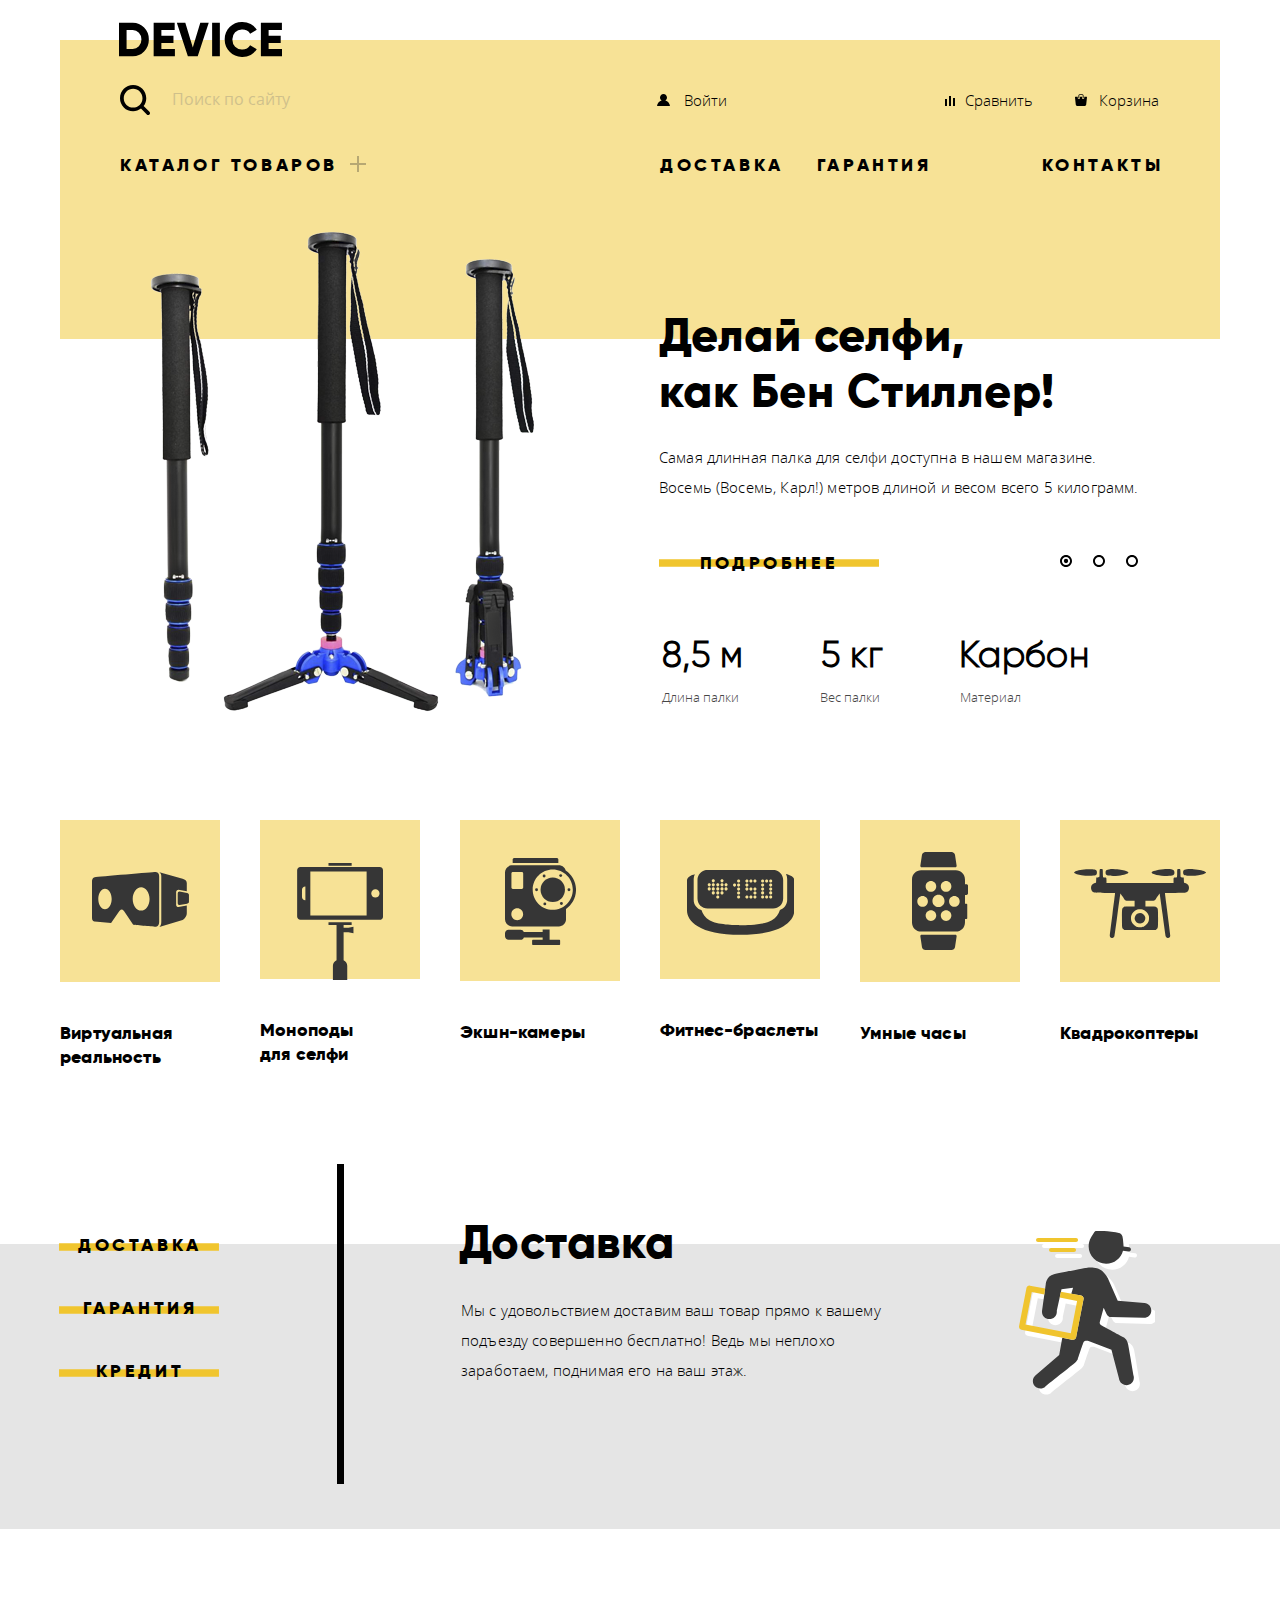
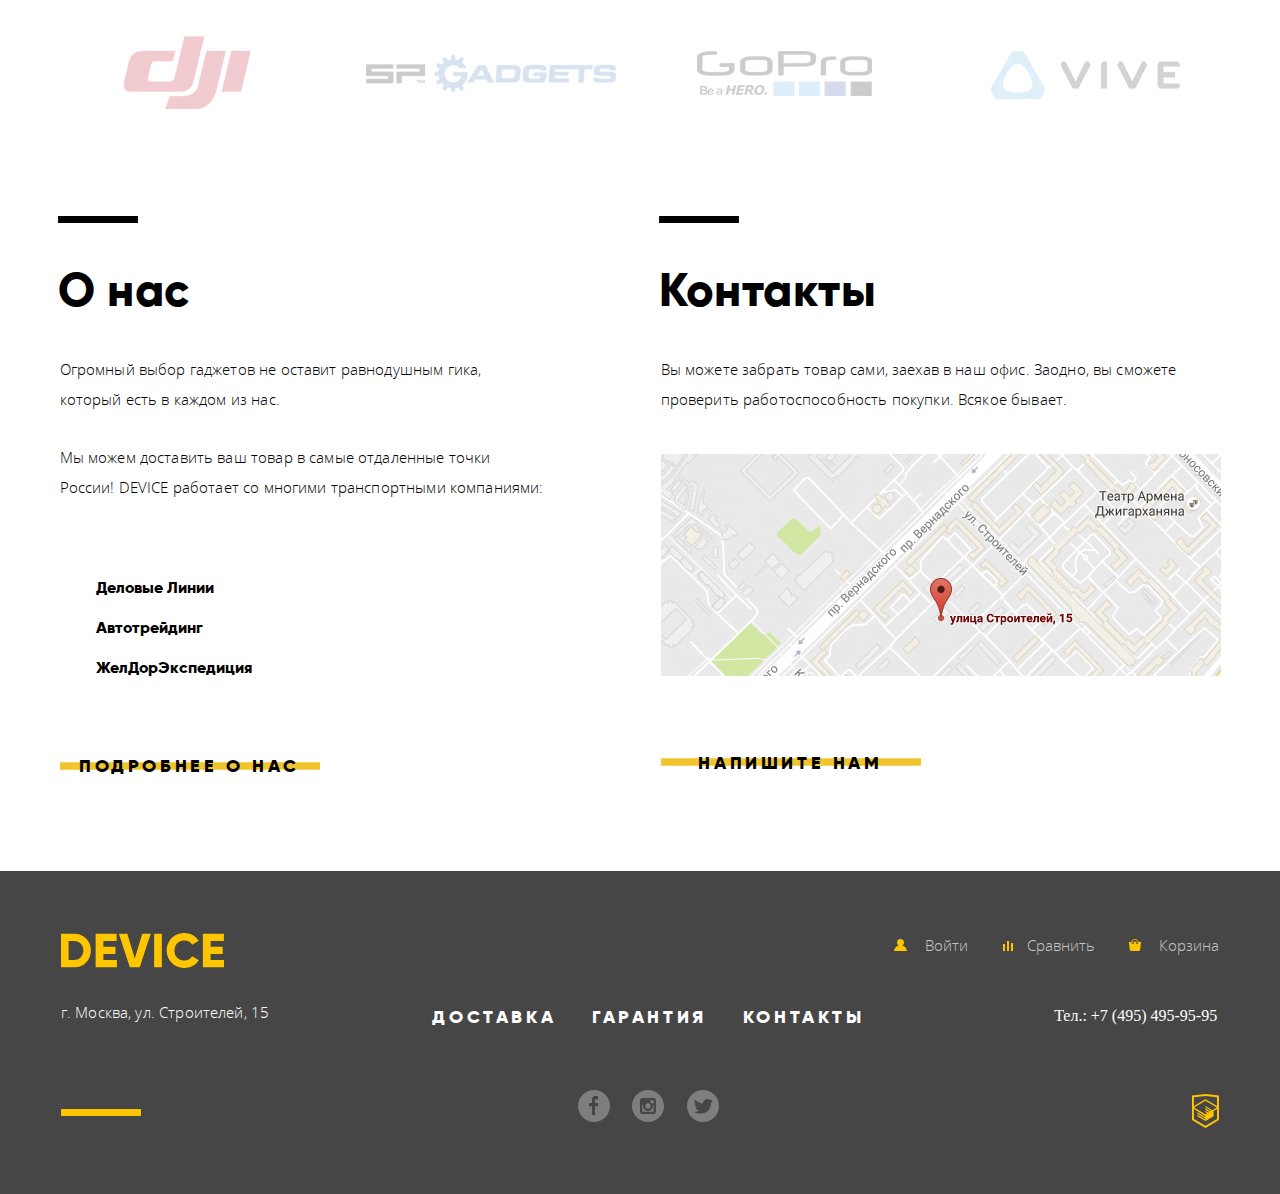
==== commit 36b5352d: "защита" ====
--- a/index.html
+++ b/index.html
@@ -28,7 +28,11 @@
         </a>
       </div>
       <ul class="user_menu">
-        <li class="nav_butt1"><img src="img/search.svg" alt="Лупа для поиска" class="search_ic"><a href="" class="button button_search">Поиск по сайту</a></li>
+        <li class="nav_butt1"><img src="img/search.svg" alt="Лупа для поиска" class="search_ic">
+          <form action="https://echo.htmlacademy.ru" method="post">
+            <input type="text" name="fullName" placeholder="Поиск по сайту" class="input_search">
+          </form>
+        </li>
         <li class="nav_butt2"><img src="img/user.svg" alt="иконка войти" class="in_ic"><a href="" class="button">Войти</a></li>
         <li class="nav_butt3"><img src="img/compare.svg" alt="иконка сравнить" class="compare_ic"><a href="" class="button">Сравнить</a></li>
         <li class="nav_butt4"><img src="img/cart.svg" alt="иконка корзины" class="cart_ic"><a href="" class="button">Корзина</a></li>
--- a/css/style.css
+++ b/css/style.css
@@ -1,31 +1,31 @@
 @font-face {
-  font-family: 'opensanslight';
-  src: url('../fonts/opensanslight.woff2') format('woff2'),
-    url('../fonts/opensanslight.woff') format('woff');
+  font-family: "opensanslight";
+  src: url("../fonts/opensanslight.woff2") format("woff2"),
+    url("../fonts/opensanslight.woff") format("woff");
   font-weight: normal;
   font-style: normal;
 }
 
 @font-face {
-  font-family: 'opensansregular';
-  src: url('../fonts/opensans.woff2') format('woff2'),
-    url('../fonts/opensans.woff') format('woff');
+  font-family: "opensansregular";
+  src: url("../fonts/opensans.woff2") format("woff2"),
+    url("../fonts/opensans.woff") format("woff");
   font-weight: normal;
   font-style: normal;
 }
 
 @font-face {
-  font-family: 'gilroyextrabold';
-  src: url('../fonts/gilroyextrabold.woff2') format('woff2'),
-    url('../fonts/gilroyextrabold.woff') format('woff');
+  font-family: "gilroyextrabold";
+  src: url("../fonts/gilroyextrabold.woff2") format("woff2"),
+    url("../fonts/gilroyextrabold.woff") format("woff");
   font-weight: normal;
   font-style: normal;
 }
 
 @font-face {
-  font-family: 'girlgilroylight';
-  src: url('../fonts/gilroylight.woff2') format('woff2'),
-    url('../fonts/gilroylight.woff') format('woff');
+  font-family: "girlgilroylight";
+  src: url("../fonts/gilroylight.woff2") format("woff2"),
+    url("../fonts/gilroylight.woff") format("woff");
   font-weight: normal;
   font-style: normal;
 }
@@ -89,6 +89,7 @@
 .nav_butt1 {
   width: 144px;
   margin-left: 60px;
+  display: flex;
 }
 
 .nav_butt2 {
@@ -163,7 +164,7 @@
 
 .button {
   font-size: 15px;
-  font-family: 'opensanslight', Helvetica, Arial, sans-serif;
+  font-family: "opensanslight", Helvetica, Arial, sans-serif;
   line-height: 30px;
 }
 
@@ -183,13 +184,13 @@
 
 .button_main {
   font-size: 18px;
-  font-family: 'gilroyextrabold', Helvetica, Arial, sans-serif;
+  font-family: "gilroyextrabold", Helvetica, Arial, sans-serif;
   line-height: 30px;
 }
 
 .button_site {
   font-size: 18px;
-  font-family: 'gilroyextrabold', Helvetica, Arial, sans-serif;
+  font-family: "gilroyextrabold", Helvetica, Arial, sans-serif;
   line-height: 30px;
   display: inline-block;
   width: 220px;
@@ -261,7 +262,7 @@
 }
 
 .page_title {
-  font-family: 'gilroyextrabold', Helvetica, Arial, sans-serif;
+  font-family: "gilroyextrabold", Helvetica, Arial, sans-serif;
   font-size: 47px;
   margin-bottom: 20px;
   line-height: 1.19;
@@ -271,7 +272,7 @@
 }
 
 .description {
-  font-family: 'opensanslight', Helvetica, Arial, sans-serif;
+  font-family: "opensanslight", Helvetica, Arial, sans-serif;
   font-size: 15px;
   font-weight: 300;
   line-height: 2;
@@ -317,14 +318,14 @@
 }
 
 .property {
-  font-family: 'opensanslight', Helvetica, Arial, sans-serif;
+  font-family: "opensanslight", Helvetica, Arial, sans-serif;
   font-size: 13px;
   line-height: 20px;
   color: #464646;
 }
 
 .table_content {
-  font-family: 'girlgilroylight', Helvetica, Arial, sans-serif;
+  font-family: "girlgilroylight", Helvetica, Arial, sans-serif;
   font-size: 36px;
   line-height: 48px;
 }
@@ -337,7 +338,7 @@
 }
 
 .items {
-  font-family: 'gilroyextrabold', Helvetica, Arial, sans-serif;
+  font-family: "gilroyextrabold", Helvetica, Arial, sans-serif;
   font-size: 18px;
   line-height: 24px;
   letter-spacing: 0.18px;
@@ -368,7 +369,9 @@
   justify-content: space-between;
 }
 
-.link::before, .link1::before, .link2::before, .link3::before, .link4::before, .link5::before {
+.link::before, .link1::before,
+.link2::before, .link3::before,
+.link4::before, .link5::before {
   margin-bottom: 40px;
 }
 
@@ -480,7 +483,6 @@
   background-color: #f7e296;
   display: block;
   height: auto;
-  left: 50%;
   top: 10%;
   position: relative;
   text-align: center;
@@ -580,19 +582,18 @@
 
 .info {
   font-size: 47px;
-  font-family: 'gilroyextrabold', Helvetica, Arial, sans-serif;
+  font-family: "gilroyextrabold", Helvetica, Arial, sans-serif;
   line-height: 48px;
   line-height: 1.02;
   letter-spacing: 0.47px;
   margin-left: -122px;
   margin-right: auto;
-  width: 1160px;
   padding-left: 120px;
 }
 
 .main_catalog {
   font-size: 47px;
-  font-family: 'gilroyextrabold', Helvetica, Arial, sans-serif;
+  font-family: "gilroyextrabold", Helvetica, Arial, sans-serif;
   line-height: 48px;
   line-height: 1.02;
   letter-spacing: 0.47px;
@@ -601,7 +602,7 @@
   width: 1160px;
   padding-left: 120px;
   margin-top: 36px;
-  margin-bottom: 23px;
+  margin-bottom: 27px;
 }
 
 .black_line::before {
@@ -621,7 +622,7 @@
 }
 
 .delivery {
-  font-family: 'gilroyextrabold', Helvetica, Arial, sans-serif;
+  font-family: "gilroyextrabold", Helvetica, Arial, sans-serif;
   font-size: 16px;
   line-height: 2.5;
   font-weight: 800;
@@ -791,7 +792,7 @@
 .foot_menu {
   color: rgba(255, 255, 255, 0.7);
   font-size: 15px;
-  font-family: 'opensanslight', Helvetica, Arial, sans-serif;
+  font-family: "opensanslight", Helvetica, Arial, sans-serif;
   line-height: 36px;
   margin-left: 14px;
 }
@@ -848,7 +849,7 @@
   text-transform: uppercase;
   letter-spacing: 3.6px;
   font-size: 18px;
-  font-family: 'gilroyextrabold', Helvetica, Arial, sans-serif;
+  font-family: "gilroyextrabold", Helvetica, Arial, sans-serif;
   line-height: 30px;
 }
 
@@ -873,7 +874,7 @@
   position: absolute;
   z-index: -1;
   border: none;
-  outline: 0 !important;
+  outline: 0;
 }
 
 .button_services:active::before {
@@ -885,7 +886,7 @@
   top: -8%;
   position: absolute;
   z-index: -1;
-  outline: 0 !important;
+  outline: 0;
 }
 
 .button_services:active {
@@ -915,40 +916,56 @@
 
 .button_foot, .nav_menu {
   font-size: 15px;
-  font-family: 'opensanslight', Helvetica, Arial, sans-serif;
+  font-family: "opensanslight", Helvetica, Arial, sans-serif;
   line-height: 36px;
 }
 
 .breadcrumps {
+  display: flex;
+  list-style: none;
+  margin-bottom: 45px;
+  justify-content: flex-start;
+  flex-wrap: wrap;
+  margin-left: auto;
+  margin-right: auto;
+  width: 1160px;
   font-size: 14px;
-  font-family: 'opensanslight', Helvetica, Arial, sans-serif;
+  font-family: "opensanslight", Helvetica, Arial, sans-serif;
   line-height: 24px;
   padding-left: 120px;
 }
 
 .breadcrumps-current {
   font-size: 14px;
-  font-family: 'opensanslight', Helvetica, Arial, sans-serif;
+  font-family: "opensanslight", Helvetica, Arial, sans-serif;
   line-height: 24px;
 }
 
-.main-filt {
+.filter_sect {
+  background-color: #d9d9d9;
+  min-width: 328px;
+  margin-bottom: 0;
+  text-align: center;
+  margin: 0;
+}
+
+.main_filt {
   text-transform: uppercase;
-  font-family: 'gilroyextrabold', Helvetica, Arial, sans-serif;
+  font-family: "gilroyextrabold", Helvetica, Arial, sans-serif;
   font-size: 16px;
   line-height: 24px;
   letter-spacing: 3.2px;
-  background-color: #d9d9d9;
   margin-bottom: 0;
-  min-width: 467px;
+  padding-top: 26px;
   text-align: center;
   margin: 0;
-  padding-top: 26px;
+  position: relative;
+  left: -60px;
 }
 
 .filt_sort {
   text-transform: uppercase;
-  font-family: 'gilroyextrabold', Helvetica, Arial, sans-serif;
+  font-family: "gilroyextrabold", Helvetica, Arial, sans-serif;
   font-size: 16px;
   line-height: 24px;
   letter-spacing: 3.2px;
@@ -957,28 +974,31 @@
   min-width: 262px;
   text-align: center;
   padding-top: 26px;
-  padding-bottom: 26px;
   align-self: flex-start;
   margin: 0px;
-  margin-left: 10px;
+  margin-left: 12px;
 }
 
 fieldset {
   font-size: 14px;
-  font-family: 'opensanslight', Helvetica, Arial, sans-serif;
+  font-family: "opensanslight", Helvetica, Arial, sans-serif;
   line-height: 40px;
   letter-spacing: 0.14px;
 }
 
+.bluetooth-option {
+  position: relative;
+}
+
 .price-option, .color-option, .bluetooth-option {
   font-size: 14px;
-  font-family: 'opensanslight', Helvetica, Arial, sans-serif;
+  font-family: "opensanslight", Helvetica, Arial, sans-serif;
   line-height: 40px;
   letter-spacing: 0.14px;
 }
 
 .price {
-  font-family: 'girlgilroylight', Helvetica, Arial, sans-serif;
+  font-family: "girlgilroylight", Helvetica, Arial, sans-serif;
   font-size: 16px;
   line-height: 24px;
   letter-spacing: 0.16px;
@@ -1027,6 +1047,16 @@
   margin-right: 20px;
 }
 
+.input_search {
+  outline: none;
+  background-color: inherit;
+  border: none;
+  font-family: "opensansregular", Helvetica, Arial, sans-serif;
+  color: black;
+  opacity: 0.3;
+  margin-top: 4px;
+}
+
 .in_ic {
   margin-right: 14px;
 }
@@ -1087,17 +1117,6 @@
   fill: red;
 }
 
-.breadcrumps {
-  display: flex;
-  list-style: none;
-  margin-bottom: 40px;
-  justify-content: flex-start;
-  flex-wrap: wrap;
-  margin-left: auto;
-  margin-right: auto;
-  width: 1160px;
-}
-
 .breadcrumps li {
   position: relative;
   margin-right: 39px;
@@ -1126,7 +1145,7 @@
   flex-direction: row;
   background-color: #ebebeb;
   min-height: 71px;
-  max-width: 1440px;
+  max-width: 1161px;
   margin: 0 auto;
 }
 
@@ -1146,7 +1165,7 @@
   align-items: center;
   width: 286px;
   padding-left: 0;
-  font-family: 'opensansregular', Helvetica, Arial, sans-serif;
+  font-family: "opensansregular", Helvetica, Arial, sans-serif;
   font-size: 14px;
   line-height: 1.29;
   text-align: left;
@@ -1170,7 +1189,11 @@
   align-items: center;
   width: 41px;
   border: none;
-  margin-left: 180px;
+  margin-left: 187px;
+}
+
+.icon_down {
+  margin-left: 21px;
 }
 
 .icon_down, .icon_up {
@@ -1182,7 +1205,7 @@
   cursor: pointer;
 }
 
-.icon_down {
+.icon_up {
   opacity: 0.2;
 }
 
@@ -1242,12 +1265,24 @@
   background-position: 0 0;
 }
 
+.blueth_yes {
+  position: relative;
+  right: 60px;
+  top: 6px;
+}
+
+.blueth_no {
+  right: 55px;
+  top: 6px;
+  position: relative;
+}
+
 .filter-input-radio+label::before {
   content: "";
   position: absolute;
   width: 25px;
   height: 25px;
-  left: 10px;
+  left: -10px;
   background-image: url("../img/radio-off.svg");
   background-repeat: no-repeat;
   background-position: 0 0;
@@ -1262,7 +1297,7 @@
   position: absolute;
   width: 25px;
   height: 25px;
-  left: 10px;
+  left: -10px;
   background-image: url("../img/radio-on.svg");
   background-repeat: no-repeat;
   background-position: 0 0;
@@ -1346,7 +1381,7 @@
 .price-controls label {
   display: inline-block;
   line-height: 1.71;
-  font-family: 'girlgilroylight', Helvetica, Arial, sans-serif;
+  font-family: "girlgilroylight", Helvetica, Arial, sans-serif;
   font-size: 14px;
   opacity: 0.2;
 }
@@ -1388,7 +1423,7 @@
 
 .filt_part fieldset {
   width: 201px;
-  background-image: url('../img/up_line_catalog.png');
+  background-image: url("../img/up_line_catalog.png");
   background-repeat: no-repeat;
   background-position: top;
 }
@@ -1423,6 +1458,21 @@
   justify-content: space-around;
 }
 
+.catalog_cards {
+  font-family: "gilroyextrabold";
+  font-size: 18px;
+  font-weight: 800;
+  font-stretch: normal;
+  font-style: normal;
+  line-height: 1.33;
+  letter-spacing: 0.18px;
+  width: 256px;
+}
+
+.proff_self {
+  width: 230px;
+}
+
 .catalog_item {
   position: relative;
 }
@@ -1450,7 +1500,7 @@
 
 .show_but {
   font-size: 18px;
-  font-family: 'gilroyextrabold', Helvetica, Arial, sans-serif;
+  font-family: "gilroyextrabold", Helvetica, Arial, sans-serif;
   line-height: 30px;
   display: inline-block;
   width: 220px;
@@ -1493,7 +1543,7 @@
 
 .in_cart {
   font-size: 18px;
-  font-family: 'gilroyextrabold', Helvetica, Arial, sans-serif;
+  font-family: "gilroyextrabold", Helvetica, Arial, sans-serif;
   line-height: 30px;
   display: inline-block;
   width: 220px;
@@ -1531,7 +1581,7 @@
 
 .compare_catal {
   opacity: 0.5;
-  font-family: 'opensanslight', Helvetica, Arial, sans-serif;
+  font-family: "opensanslight", Helvetica, Arial, sans-serif;
   font-size: 13px;
   font-weight: 300;
   font-stretch: normal;
@@ -1557,7 +1607,7 @@
   display: flex;
   justify-content: space-between;
   align-items: center;
-  font-family: 'gilroyextrabold', Helvetica, Arial, sans-serif;
+  font-family: "gilroyextrabold", Helvetica, Arial, sans-serif;
   font-size: 18px;
   line-height: 24px;
   letter-spacing: 3.6px;
@@ -1595,7 +1645,7 @@
 
 .foot_text {
   color: white;
-  font-family: 'gilroyextrabold', Helvetica, Arial, sans-serif;
+  font-family: "gilroyextrabold", Helvetica, Arial, sans-serif;
   font-size: 18px;
   line-height: 24px;
   letter-spacing: 3.6px;
@@ -1627,19 +1677,23 @@
   margin-right: 14px;
 }
 
-.user_menu, .main_menu, .nav_menu, .list_item, .cards_list, .services, .parter__logo, .delivery, .foot_menu, .social_button {
+.user_menu, .main_menu,
+.nav_menu, .list_item,
+.cards_list, .services,
+.parter__logo, .delivery,
+.foot_menu, .social_button {
   list-style: none;
 }
 
 .visually-hidden {
-  position: absolute !important;
+  position: absolute;
   clip: rect(1px 1px 1px 1px);
   /* IE6, IE7 */
   clip: rect(1px, 1px, 1px, 1px);
-  padding: 0 !important;
-  border: 0 !important;
-  height: 1px !important;
-  width: 1px !important;
+  padding: 0;
+  border: 0;
+  height: 1px;
+  width: 1px;
   overflow: hidden;
 }
 
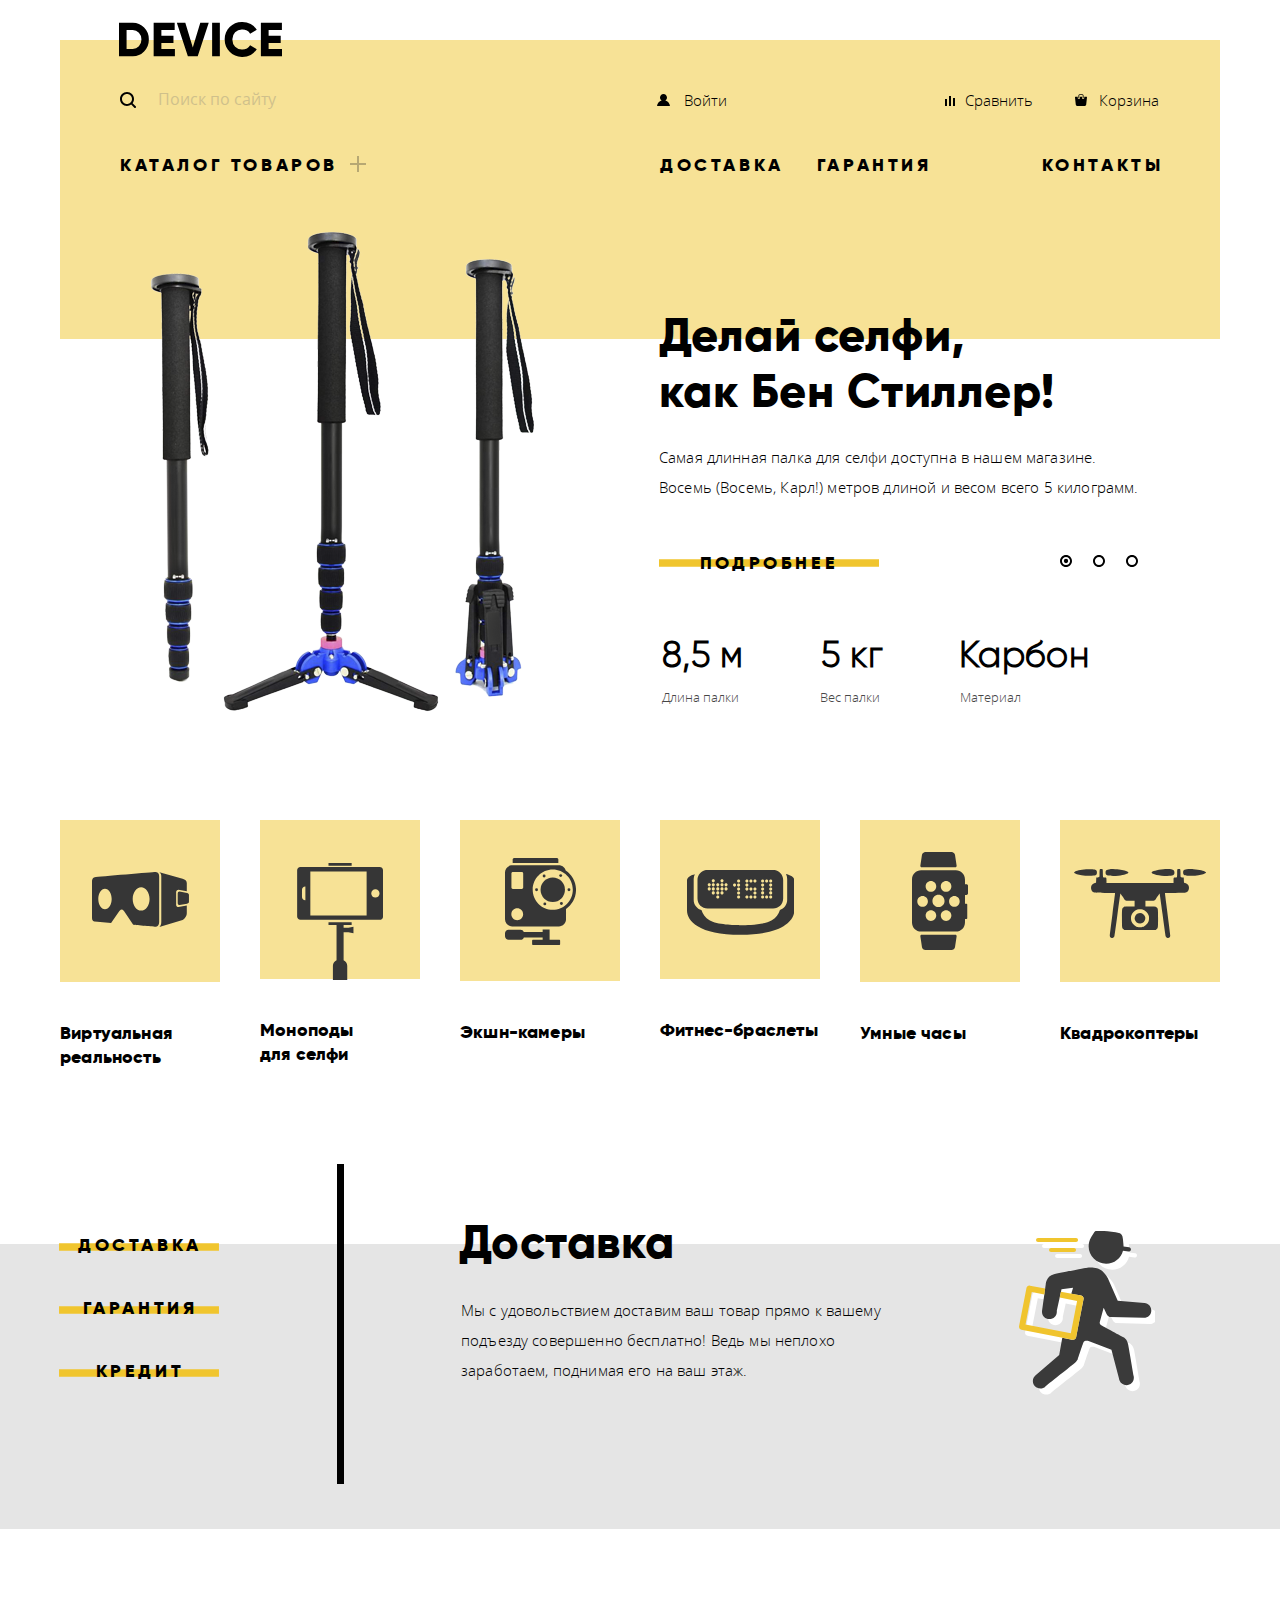
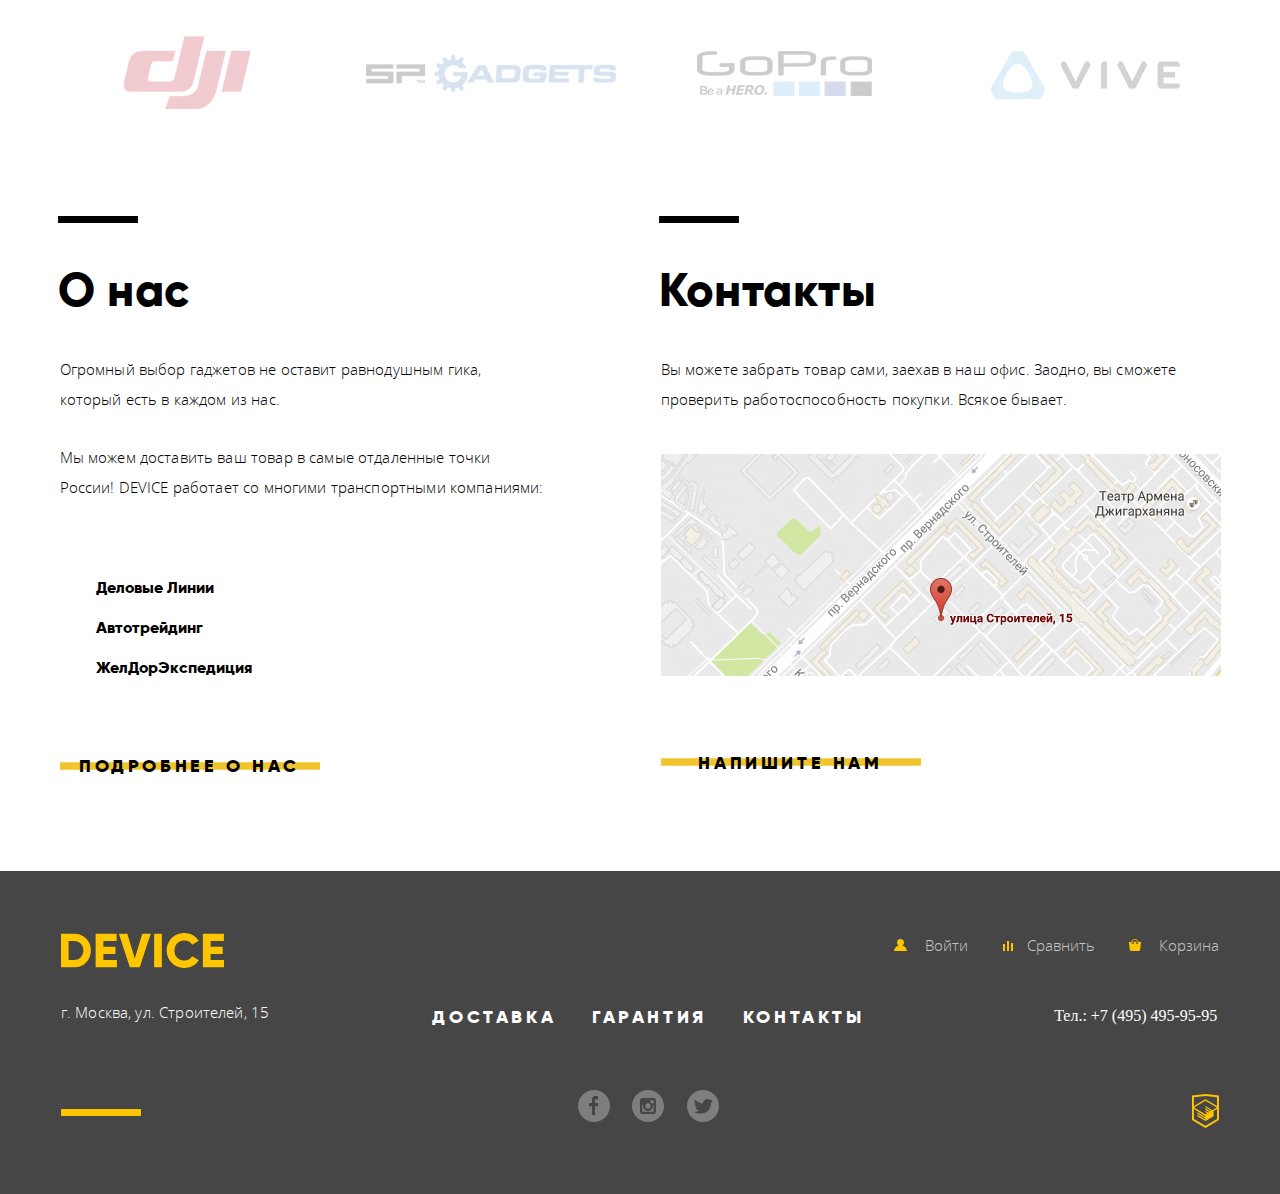
==== commit e31239aa: "защита 1.0" ====
--- a/index.html
+++ b/index.html
@@ -28,18 +28,18 @@
         </a>
       </div>
       <ul class="user_menu">
-        <li class="nav_butt1"><img src="img/search.svg" alt="Лупа для поиска" class="search_ic">
+        <li class="nav_butt1"><img src="img/search.svg" alt="Лупа для поиска" class="search_ic" width="16" height="30">
           <form action="https://echo.htmlacademy.ru" method="post">
             <input type="text" name="fullName" placeholder="Поиск по сайту" class="input_search">
           </form>
         </li>
-        <li class="nav_butt2"><img src="img/user.svg" alt="иконка войти" class="in_ic"><a href="" class="button">Войти</a></li>
-        <li class="nav_butt3"><img src="img/compare.svg" alt="иконка сравнить" class="compare_ic"><a href="" class="button">Сравнить</a></li>
-        <li class="nav_butt4"><img src="img/cart.svg" alt="иконка корзины" class="cart_ic"><a href="" class="button">Корзина</a></li>
+        <li class="nav_butt2"><img src="img/user.svg" alt="иконка войти" class="in_ic"><a href="" class="button" width="13" height="12">Войти</a></li>
+        <li class="nav_butt3"><img src="img/compare.svg" alt="иконка сравнить" class="compare_ic" width="10" height="10"><a href="" class="button">Сравнить</a></li>
+        <li class="nav_butt4"><img src="img/cart.svg" alt="иконка корзины" class="cart_ic"><a href="" class="button" width="12" height="12">Корзина</a></li>
       </ul>
       <ul class="main_menu">
         <li class="main_butt1"><a href="catalog-item.html" class="button_main nav_butt">Каталог товаров</a></li>
-        <li class="button_plus"><a href=""><img src="img/plus.svg" alt="+"></a></li>
+        <li class="button_plus"><a href=""><img src="img/plus.svg" alt="+" width="16" height="16"></a></li>
         <li class="main_butt2"><a href="" class="button_main">Доставка</a></li>
         <li class="main_butt3"><a href="" class="button_main">Гарантия</a></li>
         <li class="main_butt5"><a href="" class="button_main">Контакты</a></li>
@@ -69,7 +69,7 @@
         </div>
 
         <div class="main_item slide" id="slide1">
-          <img src="img/slider-1.png" alt="" class="img_item">
+          <img src="img/slider-1.png" alt="" class="img_item" width="384" height="486">
           <div class="main_info ">
             <h2 class="page_title">Делай селфи,<br>как Бен Стиллер!</h2>
             <p class="description">Самая длинная палка для селфи доступна в нашем магазине.<br>
@@ -93,7 +93,7 @@
         </div>
 
         <div class="main_item slide" id="slide2">
-          <img src="img/slider-2.png" alt="" class="img_item">
+          <img src="img/slider-2.png" alt="" class="img_item" width="345" height="486">
           <div class="main_info">
             <h2 class="page_title">Худеем<br>правильно!</h2>
             <p class="description">Мотивирующие фитнес-браслеты помогут найти в себе силы<br>
@@ -114,7 +114,7 @@
 
         <div class="main_item slide" id="slide3">
           <div class="img_item3">
-            <img src="img/slider-3.png" alt="">
+            <img src="img/slider-3.png" alt="Квадрокоптер" width="526" height="334">
           </div>
           <div class="main_info3">
             <h2 class="page_title">Порхает как бабочка,<br>жалит как пчела!</h2>
@@ -188,10 +188,10 @@
 
     <div class="partner_table">
       <ul class="parter__logo">
-        <li><a href="" class="partner_logo_item"><img src="img/logo-1.jpg" alt=""></a></li>
-        <li><a href="" class="partner_logo_item"><img src="img/logo-3.jpg" alt=""></a></li>
-        <li><a href="" class="partner_logo_item"><img src="img/logo-2.jpg" alt=""></a></li>
-        <li><a href="" class="partner_logo_item"><img src="img/logo-4.jpg" alt=""></a></li>
+        <li><a href="" class="partner_logo_item"><img src="img/logo-1.jpg" alt="dji" width="260" height="100"></a></li>
+        <li><a href="" class="partner_logo_item"><img src="img/logo-3.jpg" alt="sp gadgets" width="260" height="100"></a></li>
+        <li><a href="" class="partner_logo_item"><img src="img/logo-2.jpg" alt="gopro" width="260" height="100"></a></li>
+        <li><a href="" class="partner_logo_item"><img src="img/logo-4.jpg" alt="vive" width="260" height="100"></a></li>
       </ul>
 
     </div>
@@ -211,14 +211,14 @@
       <div class="contacts">
         <h2 class="info black_line">Контакты</h2>
         <p class="description2 description">Вы можете забрать товар сами, заехав в наш офис. Заодно, вы сможете<br> проверить работоспособность покупки. Всякое бывает.</p>
-        <a href=""><img src="img/map.jpg" alt="Карта"></a>
+        <a href=""><img src="img/map.jpg" alt="Карта" width="560" height="222"></a>
         <a href="#" class="write_butt button_site button_footer">Напишите нам</a>
-        <span><img src="img/map-big.jpg" alt="Большая карта" class="visually-hidden"></span>
+        <span><img src="img/map-big.jpg" alt="Большая карта" class="visually-hidden" width="960" height="559"></span>
         <div class="visually-hidden">
           <div class="write_us ">
             <h3 class="visually-hidden">Напишите нам</h3>
             <form action="https://echo.htmlacademy.ru" method="post">
-              <button type="button" name="close"><img src="img/modal-close.svg" alt="close_write_us"></button>
+              <button type="button" name="close"><img src="img/modal-close.svg" alt="close_write_us" width="55" height="55"></button>
               <p><label class="items">Ваше имя:<input type="text" name="fullName" placeholder="Имя Фамилия" class="input_form"></label></p>
               <p><label class="items">Ваш e-mail:<input type="email" name="email" placeholder="email@example.com" class="input_form"></label></p>
               <p><label class="items">Текст письма:<input type="text" name="text_letter" placeholder="В свободной форме" class="input_form"></label></p>
@@ -256,9 +256,9 @@
         </ul>
         <ul class="footer_icon">
           <!-- фон для проверки работоспособности иконок -->
-          <li><a href="#" class="social_button"><img src="img/facebook.svg" alt="facebook"></a></li>
-          <li><a href="#" class="social_button"><img src="img/inst.svg" alt="instagramm"></a></li>
-          <li><a href="#" class="social_button"><img src="img/tw.svg" alt="twitter"></a></li>
+          <li><a href="#" class="social_button"><img src="img/facebook.svg" alt="facebook" width="32" height="32"></a></li>
+          <li><a href="#" class="social_button"><img src="img/inst.svg" alt="instagramm" width="32" height="32"></a></li>
+          <li><a href="#" class="social_button"><img src="img/tw.svg" alt="twitter" width="32" height="32"></a></li>
         </ul>
       </div>
       <div class="foot_menu1">
